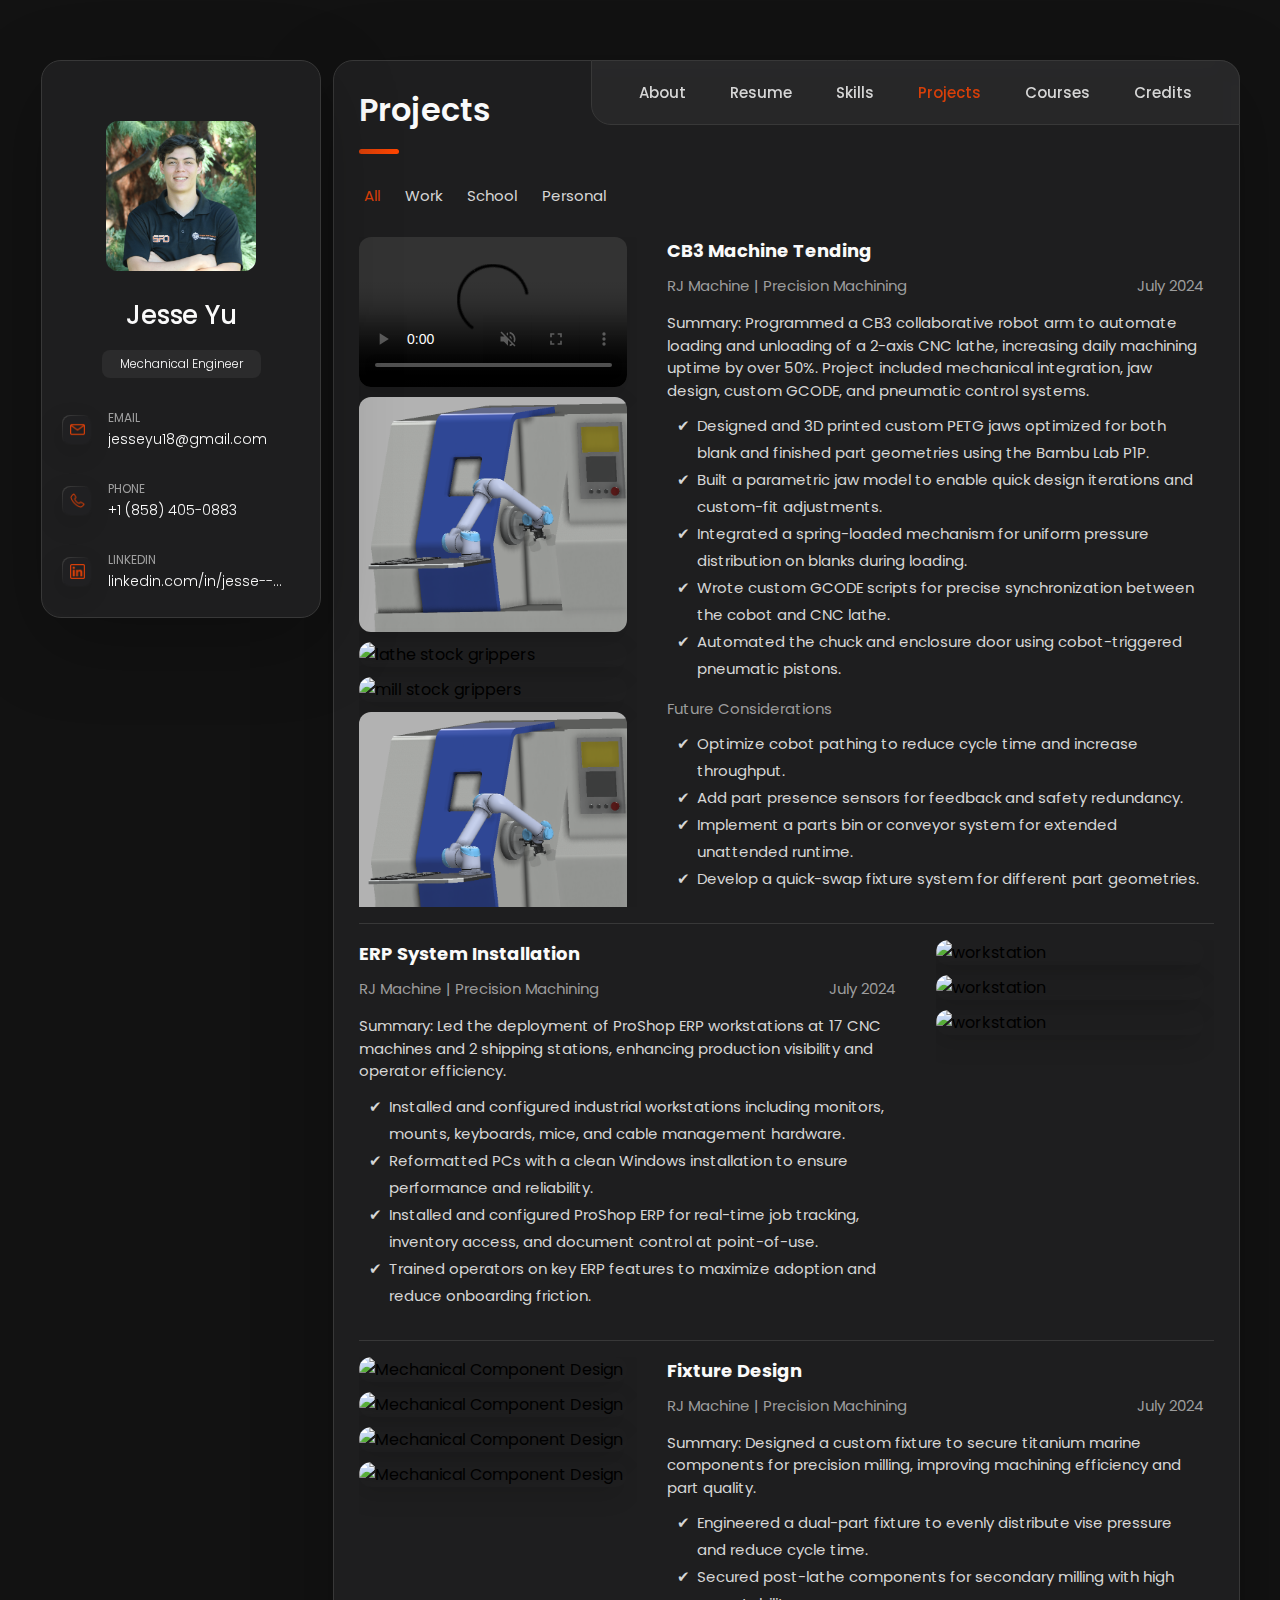
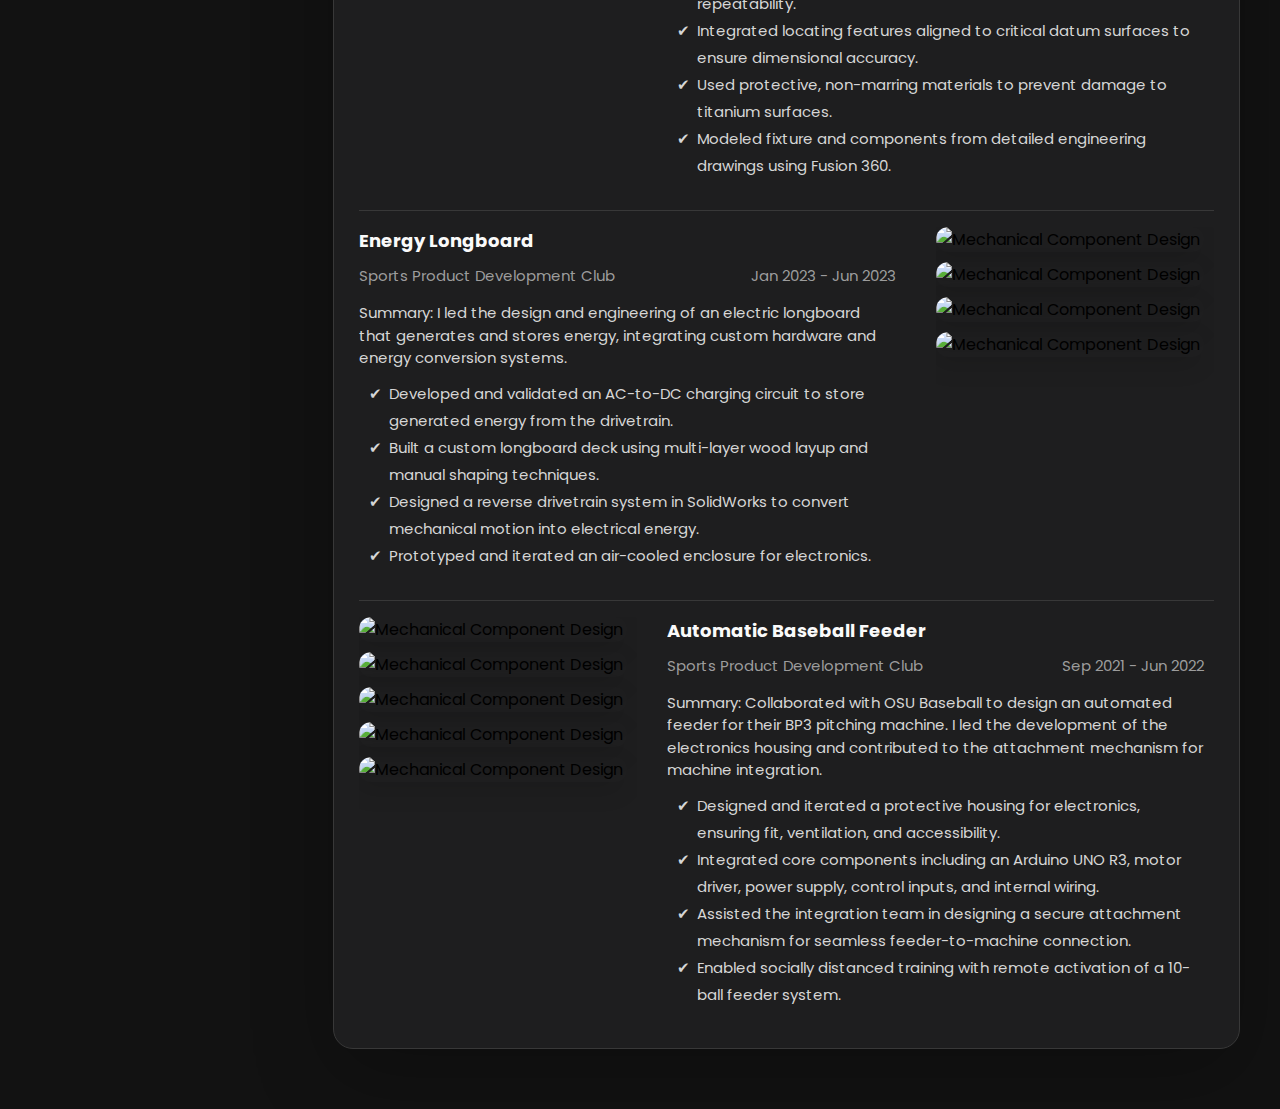
==== index.html @ d14d9d7f "Update navbar link states for About and Projects sections" ====
<!DOCTYPE html>
<html lang="en">

<head>
  <meta charset="UTF-8">
  <meta http-equiv="X-UA-Compatible" content="IE=edge">
  <meta name="viewport" content="width=device-width, initial-scale=1.0">
  <meta name="description" property="og:description" content="Engineer with an interest in design, mechatronics, and manufacturing.">
  <meta name="author" content="Jesse Yu">
  <meta property="og:title" content="Jesse Yu – Portfolio Website">
  <meta property="og:image" content="https://yu-jesse.github.io/assets/images/thumbnail.png">

  <title>Jesse Yu</title>

  <!--
    - favicon
  -->
  <link rel="shortcut icon" href="./assets/images/logo.ico" type="image/x-icon">

  <!--
    - custom css link
  -->
  <link rel="stylesheet" href="./assets/css/style.css">

  <!--
    - google font link
  -->
  <link rel="preconnect" href="https://fonts.googleapis.com">
  <link rel="preconnect" href="https://fonts.gstatic.com" crossorigin>
  <link href="https://fonts.googleapis.com/css2?family=Poppins:wght@300;400;500;600&display=swap" rel="stylesheet">
</head>

<body>

  <!--
    - #MAIN
  -->

  <main>

    <!--
      - #SIDEBAR
    -->

    <aside class="sidebar" data-sidebar>

      <div class="sidebar-info">

        <figure class="avatar-box">
          <img src="./assets/images/profile.png" alt="Jesse Yu" width="80">
        </figure>

        <div class="info-content">
          <h1 class="name" title="Jesse Yu">Jesse Yu</h1>

          <p class="title">Mechanical Engineer</p>
        </div>

        <button class="info_more-btn" data-sidebar-btn>
          <span>Show Contacts</span>

          <img src="./assets/images/down-arrow.png" alt="Arrow Icon" class="icon">
        </button>

      </div>

      <div class="sidebar-info_more">

        <div class="separator"></div>

        <ul class="contacts-list">

          <li class="contact-item">

            <div class="contact-icon-box">
              <img src="./assets/images/email.png" alt="Mail Icon" class="icon">
            </div>

            <div class="contact-info">
              <p class="contact-title">Email</p>

              <a href="mailto:jesseyu18@gmail.com" class="contact-link">jesseyu18@gmail.com</a>
            </div>

          </li>

          <li class="contact-item">

            <div class="contact-icon-box">
              <img src="./assets/images/phone.png" alt="Mail Icon" class="icon">
            </div>

            <div class="contact-info">
              <p class="contact-title">Phone</p>

              <a href="tel:+18584050883" class="contact-link">+1 (858) 405-0883</a>
            </div>

          </li>

          <li class="contact-item">

            <div class="contact-icon-box">
              <img src="./assets/images/linkedin.png" alt="Mail Icon" class="icon">
            </div>

            <div class="contact-info">
              <p class="contact-title">LinkedIn</p>

              <a href="https://www.linkedin.com/in/jesse--yu/" class="contact-link">linkedin.com/in/jesse--yu</a>
            </div>

          </li>

          <!-- <li class="contact-item">

            <div class="contact-icon-box">
              <ion-icon name="location-outline"></ion-icon>
            </div>

            <div class="contact-info">
              <p class="contact-title">Location</p>

              <address>Corvallis, Oregon, USA</address>
            </div>

          </li> -->

        <!-- </ul>

        <div class="separator"></div>

        <ul class="social-list">

          <li class="social-item">
            <a href="#" class="social-link">
              <ion-icon name="logo-facebook"></ion-icon>
            </a>
          </li>

          <li class="social-item">
            <a href="#" class="social-link">
              <ion-icon name="logo-twitter"></ion-icon>
            </a>
          </li>

          <li class="social-item">
            <a href="#" class="social-link">
              <ion-icon name="logo-instagram"></ion-icon>
            </a>
          </li>

        </ul> -->

      </div>

    </aside>





    <!--
      - #main-content
    -->

    <div class="main-content">

      <!--
        - #NAVBAR
      -->

      <nav class="navbar">

        <ul class="navbar-list">

          <li class="navbar-item">
            <button class="navbar-link active" data-nav-link>About</button>
          </li>

          <li class="navbar-item">
            <button class="navbar-link" data-nav-link>Resume</button>
          </li>

          <li class="navbar-item">
            <button class="navbar-link" data-nav-link>Skills</button>
          </li>

          <li class="navbar-item">
            <button class="navbar-link" data-nav-link>Projects</button>
          </li>

          <li class="navbar-item">
            <button class="navbar-link" data-nav-link>Courses</button>
          </li>

          <li class="navbar-item">
            <button class="navbar-link" data-nav-link>Credits</button>
          </li>

        </ul>

        <!-- <button id="theme-toggle" aria-label="Toggle Light/Dark Mode">🌙</button> -->

      </nav>





      <!--
        - #ABOUT
      -->

      <article class="about" data-page="about">

        <header>
          <h2 class="h2 article-title">About Me</h2>
        </header>

        <section class="about-text">
          <p>
            I'm a Mechanical Engineer with an interest for product development, technology, and manufacturing. 
            I have experience in most aspects of product development, from concept to production. 
          </p>

          <p>
            My job is to design, develop, or manufacture products that meet the needs of the customer and the business.
          </p>
        </section>


        <!--
          - service
        -->

        <section class="service">

          <h3 class="h3 service-title">What I Do</h3>

          <ul class="service-list">

            <li class="service-item">

              <div class="service-icon-box">
                <img src="./assets/images/design-engr.svg" alt="design icon" width="40">
              </div>

              <div class="service-content-box">
                <h4 class="h4 service-item-title">Design Engineering</h4>

                <p class="service-item-text">
                  Make material decisions, model, simulate, and draft with a focus on part function and manufacturing knowledge.
                </p>
              </div>

            </li>

            <li class="service-item">

              <div class="service-icon-box">
                <img src="./assets/images/mechatronic-engr.svg" alt="camera icon" width="40">
              </div>

              <div class="service-content-box">
                <h4 class="h4 service-item-title">Mechatronics Engineer</h4>

                <p class="service-item-text">
                  Design and optimize intelligent systems by integrating mechanical, electrical, and software technologies.
                </p>
              </div>

            </li>

            <li class="service-item">

              <div class="service-icon-box">
                <img src="./assets/images/mech-engr.svg" alt="mobile app icon" width="40">
              </div>

              <div class="service-content-box">
                <h4 class="h4 service-item-title">Mechanical Engineering</h4>

                <p class="service-item-text">
                  Use engineering fundamentals and CAE tools like FEA, CFD, and dynamic modeling to design, analyze, and optimize complex systems.
                </p>
              </div>

            </li>

            <li class="service-item">

              <div class="service-icon-box">
                <img src="./assets/images/manuf-engr.svg" alt="Web development icon" width="40">
              </div>

              <div class="service-content-box">
                <h4 class="h4 service-item-title">Manufacturing Engineering</h4>

                <p class="service-item-text">
                  Enhance efficiency and quality through fixture design, machine parameters, and inspection.
                </p>
              </div>

            </li>

          </ul>

        </section>


        <!--
          - hobbies
        -->

        <section class="hobbies">
          <h3 class="h3 hobbies-title">Hobbies</h3>
        
          <ul class="hobbies-list has-scrollbar">
            <li class="hobbies-item">
              <div class="hobbies-content-card">
                <div class="hobbies-item-header">
                  <h4 class="h4 hobbies-item-title">Sports</h4>
                  <figure class="hobbies-avatar-box">
                    <img src="./assets/images/sports.png" alt="Sports">
                  </figure>
                </div>
                <div class="hobbies-text">
                  <p>
                    I played competitive soccer until college, participating in both club and varsity high school teams, where I served as captain for both.
                    Now, I enjoy playing soccer, golfing, and snowboarding.
                    I also enjoy watching sports, especially soccer, basketball, and football.
                  </p>
                </div>
              </div>
            </li>
        
            <li class="hobbies-item">
              <div class="hobbies-content-card">
                <div class="hobbies-item-header">
                  <h4 class="h4 hobbies-item-title">Home Projects</h4>
                  <figure class="hobbies-avatar-box">
                    <img src="./assets/images/diy-projects.png" alt="Home Projects">
                  </figure>
                </div>
                <div class="hobbies-text">
                  <p>
                    I enjoy working on home projects, including woodworking, electronics, and metalworking.
                    I particularly like small woodworking projects, home and tool repair and maintenance, and making various modifications.
                    I also enjoy working on my car and learning about automotive maintenance and repair.
                  </p>
                </div>
              </div>
            </li>
        
            <li class="hobbies-item">
              <div class="hobbies-content-card">
                <div class="hobbies-item-header">
                  <h4 class="h4 hobbies-item-title">Camping & Outdoors</h4>
                  <figure class="hobbies-avatar-box">
                    <img src="./assets/images/camping.png" alt="Camping & Outdoors">
                  </figure>
                </div>
                <div class="hobbies-text">
                  <p>
                    I enjoy camping, hiking, and exploring the outdoors. I like to car camp in my 4Runner on public lands.
                    I also enjoy road trips and discovering new places. I would like to visit many national and state parks.
                    Some of my favorite places include Crater Lake and Smith Rock in Oregon, and Torrey Pines Beach in California.
                  </p>
                </div>
              </div>
            </li>
          </ul>
        </section>

      </article>

  



      <!--
        - #RESUME
      -->

      <article class="resume" data-page="resume">

        <header>
          <h2 class="h2 article-title">Resume</h2>
        </header>

        <!-- Education Section -->
        <section class="timeline">

          <div class="title-wrapper">
            <div class="icon-box">
              <img src="./assets/images/book.png" alt="Mail Icon" class="icon">
            </div>
            <h3 class="h3">Education</h3>
          </div>

          <ol class="timeline-list">

            <li class="timeline-item">
              <div class="timeline-item-title">
                <h4 class="h4 timeline-item-title">Oregon State University</h4>
                <p class="h4 timeline-item-title">Sep 2021 — Jun 2025</p>
              </div>
              <div class="timeline-item-subtitle">
                <span>Bachelor of Science in Mechanical Engineering</span>
                <span>GPA: 3.89/4.00</span>
              </div>
              <ul class="timeline-text">
                <p>Activities: Engineering/Business Club President, Prototype Development Lab, Men's Club Soccer Member</p>
                <p>Awards: Dean's List, 2021-2025</p>
              </ul>
            </li>

            <li class="timeline-item">
              <div class="timeline-item-title">
                <h4 class="h4 timeline-item-title">Canyon Crest Academy</h4>
                <p class="h4 timeline-item-title">Aug 2016 — Jun 2020</p>
              </div>
              <div class="timeline-item-subtitle">
                <span>Highschool Diploma</span>
                <span>GPA: 3.80/4.00</span>
              </div>
              <ul class="timeline-text">
                <p>Activities: Varsity Men's Soccer Captain</p>
                <p>Awards: All-Conference, 2020 Rupert Male Athlete of the Year</p>
              </ul>
            </li>

          </ol>

        </section>

        <!-- Experience Section -->
        <section class="timeline">

          <div class="title-wrapper">
            <div class="icon-box">
              <img src="./assets/images/briefcase.png" alt="Mail Icon" class="icon">
            </div>
            <h3 class="h3">Experience</h3>
          </div>

          <ol class="timeline-list">

            <li class="timeline-item">
              <div class="timeline-item-title">
                <h4 class="h4 timeline-item-title">Mechanical Prototype Engineer</h4>
                <p class="h4 timeline-item-title">Dec 2022 - Present</p>
              </div>
              <div class="timeline-item-subtitle">
                <span>Prototype Development Lab</span>
                <span>Corvallis, Oregon</span>
              </div>
              <ul class="timeline-text">
                <li>Designed and fabricated a human-operated mechanical device for construction use.</li>
                <li>Developed an embedded system that increased data collection efficiency with 3 minute setup time reduction.</li>
                <li>Applied technical knowledge as a practicing mechanical engineer using tools like SolidWorks and MATLAB.</li>
                <li>Provided multiple clients with innovative prototype products.</li>
              </ul>
            </li>

            <li class="timeline-item">
              <div class="timeline-item-title">
                <h4 class="h4 timeline-item-title">President</h4>
                <p class="h4 timeline-item-title">Feb 2023 - Feb 2025</p>
              </div>
              <div class="timeline-item-subtitle">
                <span>OSU Sports Product Development Club</span>
                <span>Corvallis, Oregon</span>
              </div>
              <ul class="timeline-text">
                <li>Led a student organization of over 100 registered members, fostering connections between engineering students and the sports industry.</li>
                <li>Increased weekly meeting attendance by over 100%, growing from 15 members to 30-40 through strategic outreach and engaging programming.</li>
                <li>Organized and coordinated over 20 industry tours, connecting members with leading companies and professionals in the sports and outdoor product sector.</li>
                <li>Expanded industry engagement by organizing guest speaker events and product development projects.</li>
                <li>Guided club strategy and growth, aligning with the founders’ vision while introducing new initiatives to enhance member experience.</li>
                <li>Collaborated with industry professionals to create networking and mentorship opportunities for students.</li>
                <li>Managed and supported a 9-person leadership team, ensuring smooth operations and effective event planning.</li>
              </ul>
            </li>

            <li class="timeline-item">
              <div class="timeline-item-title">
                <h4 class="h4 timeline-item-title">Mechanical & Manufacturing Engineering Intern</h4>
                <p class="h4 timeline-item-title">Jun 2024 - Sep 2024</p>
              </div>
              <div class="timeline-item-subtitle">
                <span>RJ Machine | Precision Machining</span>
                <span>San Diego, California</span>
              </div>
              <ul class="timeline-text">
                <li>Set up and programmed a Universal Robot CB3 arm for CNC machine tending, decreasing downtime by over 50%.</li>
                <li>Led setup of ERP system for a family-owned CNC machine shop, including hardware and software installation.</li>
                <li>Designed custom milling fixtures, retrofitted fluorescent lights to LEDs, and built custom RS-232 cable and connector.</li>
                <li>Documented work with CB3 and ERP-related tasks in detailed work instructions.</li>
              </ul>
            </li>

            <li class="timeline-item">
              <div class="timeline-item-title">
                <h4 class="h4 timeline-item-title">CNC Operator</h4>
                <p class="h4 timeline-item-title">Jun 2023 - Sep 2023</p>
              </div>
              <div class="timeline-item-subtitle">
                <span>RJ Machine | Precision Machining</span>
                <span>San Diego, California</span>
              </div>
              <ul class="timeline-text">
                <li>Set up and operated 2 to 6-axis CNC lathe machines to produce precision parts from a large range of materials.</li>
                <li>Calculated and set controls to regulate machining factors such as speed, feed, coolant flow, and depth.</li>
                <li>Inspected parts and features using OD mics, groove mics, bore mics, thread mics, optical comparators, Mueller gauges, pin gauges, thread gauges, calipers, etc.</li>
                <li>Verified conformance of finished work pieces by obtaining first article inspections from qualified individuals.</li>
              </ul>
            </li>

          </ol>

        </section>

      </article>



      <!--
        - #SKILLS
      -->

      <article class="skills" data-page="skills">

        <header>
          <h2 class="h2 article-title">Skills</h2>
        </header>

        <section class="skill-category">
          <h3 class="h3 skills-title">CAD & Design Software</h3>
          <div class="divider"></div>
          <ul class="skills-list">
            <li class="skills-item">
              <h4 class="h4">Siemens NX</h4>
              <p>Proficient in surface modeling, CAM for milling and CMM, and drafting.</p>
              <img src="./assets/images/siemens-nx.png" alt="Siemens NX" class="skill-icon">
            </li>   
            <li class="skills-item">
              <h4 class="h4">SolidWorks</h4>
              <p>Experienced in part design, assemblies, animations, and FEA.</p>
              <img src="./assets/images/solidworks.png" alt="SolidWorks" class="skill-icon">
            </li>
            <li class="skills-item">
              <h4 class="h4">Onshape</h4>
              <p>Intermediate experience with collaborative design, assemblies, and part design.</p>
              <img src="./assets/images/onshape.png" alt="Onshape" class="skill-icon">
            </li>
            <li class="skills-item">
              <h4 class="h4">Fusion 360</h4>
              <p>Proficient in parametric modeling, custom Python scripting, and part design.</p>
              <img src="./assets/images/fusion360.png" alt="Fusion 360" class="skill-icon">
            </li>
            <li class="skills-item">
              <h4 class="h4">Rhino 3D</h4>
              <p>Beginner familiarity with surface modeling and workflows.</p>
              <img src="./assets/images/rhino3d.png" alt="Rhino 3D" class="skill-icon">
            </li>
            <li class="skills-item">
              <h4 class="h4">Grasshopper</h4>
              <p>Beginner familiarity with libraries, workflows, and lattice design exploration.</p>
              <img src="./assets/images/grasshopper.png" alt="Grasshopper" class="skill-icon">
            </li>
          </ul>
        </section>
      
        <section class="skill-category">
          <h3 class="h3 skills-title">Programming & Computational Tools</h3>
          <div class="divider"></div>
          <ul class="skills-list">
            <li class="skills-item">
              <h4 class="h4">Python</h4>
              <p>Proficient in custom scripts, thermal/motion simulations, and control systems.</p>
              <img src="./assets/images/python.png" alt="Python" class="skill-icon">
            </li>
            <li class="skills-item">
              <h4 class="h4">MATLAB</h4>
              <p>Intermediate experience with Simulink simulations and programming.</p>
              <img src="./assets/images/matlab.png" alt="MATLAB" class="skill-icon">
            </li>
            <li class="skills-item">
              <h4 class="h4">Arduino IDE</h4>
              <p>Proficient in integrating sensors, motors, data filtering, collection, and analysis.</p>
              <img src="./assets/images/arduino.png" alt="Arduino IDE" class="skill-icon">
            </li>
          </ul>
        </section>
      
        <section class="skill-category">
          <h3 class="h3 skills-title">Engineering Analysis & Simulation</h3>
          <div class="divider"></div>
          <ul class="skills-list">
            <li class="skills-item">
              <h4 class="h4">Ansys</h4>
              <p>Intermediate experience with static structural simulations and CFD.</p>
              <img src="./assets/images/ansys.png" alt="Ansys" class="skill-icon">
            </li>
            <li class="skills-item">
              <h4 class="h4">nTop</h4>
              <p>Intermediate experience with custom lattice structures and field/point-driven design.</p>
              <img src="./assets/images/ntop.png" alt="nTop" class="skill-icon">
            </li>
            <li class="skills-item">
              <h4 class="h4">GD&T</h4>
              <p>Proficient in drafting, fixture design, tolerance zones, and manufacturing applications.</p>
              <img src="./assets/images/gd&t.png" alt="GD&T" class="skill-icon">
            </li>
          </ul>
        </section>
      
        <section class="skill-category">
          <h3 class="h3 skills-title">Electronics, Sensors & Actuators</h3>
          <div class="divider"></div>
          <ul class="skills-list">
            <li class="skills-item">
              <h4 class="h4">Sensor Integration</h4>
              <p>Intermediate experience with thermal, distance, motion, and light sensors.</p>
              <div class="skill-icon-placeholder"></div>
            </li>
            <li class="skills-item">
              <h4 class="h4">Actuator Control</h4>
              <p>Intermediate experience with common motor types and solenoids.</p>
              <div class="skill-icon-placeholder"></div>
            </li>
            <li class="skills-item">
              <h4 class="h4">Arduino Boards</h4>
              <p>Proficient in using Uno R3, Nano, shields, and Bluetooth modules.</p>
              <div class="skill-icon-placeholder"></div>
            </li>
            <li class="skills-item">
              <h4 class="h4">PCB Design</h4>
              <p>Beginner experience designing basic high-fidelity prototype boards.</p>
              <div class="skill-icon-placeholder"></div>
            </li>
          </ul>
        </section>

        <section class="skill-category">
          <h3 class="h3 skills-title">Fabrication, Manufacturing & Workshop Techniques</h3>
          <div class="divider"></div>
          <ul class="skills-list">
            <li class="skills-item">
              <h4 class="h4">CNC Operation</h4>
              <p>Proficient in setting up and operating lathes, Beginner with mills and CAM.</p>
              <div class="skill-icon-placeholder"></div>
            </li>
            <li class="skills-item">
              <h4 class="h4">FDM Printing</h4>
              <p>Proficient in part design, materials, parameter tuning, and maintenance.</p>
              <div class="skill-icon-placeholder"></div>
            </li>
            <li class="skills-item">
              <h4 class="h4">SLA Printing</h4>
              <p>Beginner experience with part design, parameter tuning, and maintenance.</p>
              <div class="skill-icon-placeholder"></div>
            </li>
            <li class="skills-item">
              <h4 class="h4">Composite Layups</h4>
              <p>Intermediate experience with vacuum bagging, open molding, and pre-pregs.</p>
              <div class="skill-icon-placeholder"></div>
            </li>
            <li class="skills-item">
              <h4 class="h4">Woodshop</h4>
              <p>Proficient in operating table saws, planers, and sanders, and performing glue-ups.</p>
              <div class="skill-icon-placeholder"></div>
            </li>
            <li class="skills-item">
              <h4 class="h4">Machine Sewing</h4>
              <p>Beginner with industrial machines, stitch patterns, and seam allowances.</p>
              <div class="skill-icon-placeholder"></div>
            </li>
          </ul>
        </section>
      
      </article>
      



      <!--
        - #PROJECTS
      -->

      <article class="projects active" data-page="projects">

        <header>
          <h2 class="h2 article-title">Projects</h2>
        </header>
      
        <section class="projects">
      
          <ul class="filter-list">
      
            <li class="filter-item">
              <button class="active" data-filter-btn>All</button>
            </li>
      
            <li class="filter-item">
              <button data-filter-btn>Work</button>
            </li>
      
            <li class="filter-item">
              <button data-filter-btn>School</button>
            </li>
      
            <li class="filter-item">
              <button data-filter-btn>Personal</button>
            </li>
      
          </ul>
      
          <div class="filter-select-box">
      
            <button class="filter-select" data-select>
      
              <div class="select-value" data-select-value>Select Category</div>
      
              <div class="select-icon">
                <ion-icon name="chevron-down"></ion-icon>
              </div>
      
            </button>
      
            <ul class="select-list">
      
              <li class="select-item">
                <button data-select-item>All</button>
              </li>
      
              <li class="select-item">
                <button data-select-item>Work</button>
              </li>
      
              <li class="select-item">
                <button data-select-item>School</button>
              </li>
      
              <li class="select-item">
                <button data-select-item>Personal</button>
              </li>
      
            </ul>
      
          </div>

          <li class="divider"></li>
      
          <ul class="project-list">
      
            <li class="project-item active" data-filter-item data-category="work">
              <div class="project-content">
                <div class="project-images">
                  <video controls muted data-playback-speed="1.5" preload="auto">
                    <source src="./assets/videos/machine-tending-1.mp4" type="video/mp4">
                    Your browser does not support the video tag.
                  </video>
                  <img src="./assets/images/machine-tending-2.PNG" alt="render" loading="lazy">
                  <img src="./assets/images/machine-tending-3.png" alt="lathe stock grippers" loading="lazy">
                  <img src="./assets/images/machine-tending-4.png" alt="mill stock grippers" loading="lazy">
                  <img src="./assets/images/machine-tending-2.PNG" alt="render" loading="lazy">
                  <img src="./assets/images/machine-tending-3.png" alt="lathe stock grippers" loading="lazy">
                  <img src="./assets/images/machine-tending-4.png" alt="mill stock grippers" loading="lazy">
                  <!-- Add more images as needed -->
                </div>
                <div class="project-details">
                  <h3 class="project-title">CB3 Machine Tending</h3>  
                  <div class="project-subtitle">
                    <p class="project-category">RJ Machine | Precision Machining</p>
                    <p class="project-date">July 2024</p>
                  </div>
                  <p class="project-description-summary">
                    Programmed a CB3 collaborative robot arm to automate loading and unloading of a 2-axis CNC lathe, increasing daily machining uptime by over 50%. 
                    Project included mechanical integration, jaw design, custom GCODE, and pneumatic control systems.</p>
                  <ul class="project-description">
                    <li>Designed and 3D printed custom PETG jaws optimized for both blank and finished part geometries using the Bambu Lab P1P.</li>
                    <li>Built a parametric jaw model to enable quick design iterations and custom-fit adjustments.</li>
                    <li>Integrated a spring-loaded mechanism for uniform pressure distribution on blanks during loading.</li>
                    <li>Wrote custom GCODE scripts for precise synchronization between the cobot and CNC lathe.</li>
                    <li>Automated the chuck and enclosure door using cobot-triggered pneumatic pistons.</li>
                  </ul>
                  <p class="project-considerations-title">Future Considerations</p>
                  <ul class="project-considerations">
                    <li>Optimize cobot pathing to reduce cycle time and increase throughput.</li>
                    <li>Add part presence sensors for feedback and safety redundancy.</li>
                    <li>Implement a parts bin or conveyor system for extended unattended runtime.</li>
                    <li>Develop a quick-swap fixture system for different part geometries.</li>
                  </ul>
                </div>
              </div>
            </li>

            <li class="divider"></li> <!-- Divider placeholder -->
      
            <li class="project-item active" data-filter-item data-category="work">
              <div class="project-content">
                <div class="project-images">
                  <img src="./assets/images/erp-1.png" alt="workstation" loading="lazy">
                  <img src="./assets/images/erp-2.png" alt="workstation" loading="lazy">
                  <img src="./assets/images/erp-1.png" alt="workstation" loading="lazy">
                  <!-- Add more images as needed -->
                </div>
                <div class="project-details">
                  <h3 class="project-title">ERP System Installation</h3>  
                  <div class="project-subtitle">
                    <p class="project-category">RJ Machine | Precision Machining</p>
                    <p class="project-date">July 2024</p>
                  </div>
                  <p class="project-description-summary">Led the deployment of ProShop ERP workstations at 17 CNC machines and 2 shipping stations, enhancing production visibility and operator efficiency.</p>
                  <ul class="project-description">
                    <li>Installed and configured industrial workstations including monitors, mounts, keyboards, mice, and cable management hardware.</li>
                    <li>Reformatted PCs with a clean Windows installation to ensure performance and reliability.</li>
                    <li>Installed and configured ProShop ERP for real-time job tracking, inventory access, and document control at point-of-use.</li>
                    <li>Trained operators on key ERP features to maximize adoption and reduce onboarding friction.</li>
                  </ul>
                </div>
              </div>
            </li>

            <li class="divider"></li> <!-- Divider placeholder -->

            <li class="project-item active" data-filter-item data-category="school">
              <div class="project-content">
                <div class="project-images">
                  <img src="./assets/images/project-3.jpg" alt="Mechanical Component Design" loading="lazy">
                  <img src="./assets/images/project-3.jpg" alt="Mechanical Component Design" loading="lazy">
                  <img src="./assets/images/project-3.jpg" alt="Mechanical Component Design" loading="lazy">
                  <img src="./assets/images/project-3.jpg" alt="Mechanical Component Design" loading="lazy">
                  <!-- Add more images as needed -->
                </div>
                <div class="project-details">
                  <h3 class="project-title">Fixture Design</h3>  
                  <div class="project-subtitle">
                    <p class="project-category">RJ Machine | Precision Machining</p>
                    <p class="project-date">July 2024</p>
                  </div>
                  <p class="project-description-summary">Designed a custom fixture to secure titanium marine components for precision milling, improving machining efficiency and part quality.</p>
                  <ul class="project-description">
                    <li>Engineered a dual-part fixture to evenly distribute vise pressure and reduce cycle time.</li>
                    <li>Secured post-lathe components for secondary milling with high repeatability.</li>
                    <li>Integrated locating features aligned to critical datum surfaces to ensure dimensional accuracy.</li>
                    <li>Used protective, non-marring materials to prevent damage to titanium surfaces.</li>
                    <li>Modeled fixture and components from detailed engineering drawings using Fusion 360.</li>
                  </ul>
                </div>
              </div>
            </li>

            <li class="divider"></li> <!-- Divider placeholder -->
      
            <li class="project-item active" data-filter-item data-category="school">
              <div class="project-content">
                <div class="project-images">
                  <img src="./assets/images/project-3.jpg" alt="Mechanical Component Design" loading="lazy">
                  <img src="./assets/images/project-3.jpg" alt="Mechanical Component Design" loading="lazy">
                  <img src="./assets/images/project-3.jpg" alt="Mechanical Component Design" loading="lazy">
                  <img src="./assets/images/project-3.jpg" alt="Mechanical Component Design" loading="lazy">
                  <!-- Add more images as needed -->
                </div>
                <div class="project-details">
                  <h3 class="project-title">Energy Longboard</h3>  
                  <div class="project-subtitle">
                    <p class="project-category">Sports Product Development Club</p>
                    <p class="project-date">Jan 2023 -  Jun 2023</p>
                  </div>
                    <p class="project-description-summary">I led the design and engineering of an electric longboard that generates and stores energy, integrating custom hardware and energy conversion systems.</p>
                  <ul class="project-description">
                    <li>Developed and validated an AC-to-DC charging circuit to store generated energy from the drivetrain.</li>
                    <li>Built a custom longboard deck using multi-layer wood layup and manual shaping techniques.</li>
                    <li>Designed a reverse drivetrain system in SolidWorks to convert mechanical motion into electrical energy.</li>
                    <li>Prototyped and iterated an air-cooled enclosure for electronics.</li>
                  </ul>
                </div>
              </div>
            </li>

            <li class="divider"></li> <!-- Divider placeholder -->
      
            <li class="project-item active" data-filter-item data-category="school">
              <div class="project-content">
                <div class="project-images">
                  <img src="./assets/images/project-3.jpg" alt="Mechanical Component Design" loading="lazy">
                  <img src="./assets/images/project-3.jpg" alt="Mechanical Component Design" loading="lazy">
                  <img src="./assets/images/project-3.jpg" alt="Mechanical Component Design" loading="lazy">
                  <img src="./assets/images/project-3.jpg" alt="Mechanical Component Design" loading="lazy">
                  <img src="./assets/images/project-3.jpg" alt="Mechanical Component Design" loading="lazy">
                  <!-- Add more images as needed -->
                </div>
                <div class="project-details">
                  <h3 class="project-title">Automatic Baseball Feeder</h3>  
                  <div class="project-subtitle">
                    <p class="project-category">Sports Product Development Club</p>
                    <p class="project-date">Sep 2021 -  Jun 2022</p>
                  </div>
                    <p class="project-description-summary">Collaborated with OSU Baseball to design an automated feeder for their BP3 pitching machine. 
                      I led the development of the electronics housing and contributed to the attachment mechanism for machine integration.</p>
                  <ul class="project-description">
                    <li>Designed and iterated a protective housing for electronics, ensuring fit, ventilation, and accessibility.</li>
                    <li>Integrated core components including an Arduino UNO R3, motor driver, power supply, control inputs, and internal wiring.</li>
                    <li>Assisted the integration team in designing a secure attachment mechanism for seamless feeder-to-machine connection.</li>
                    <li>Enabled socially distanced training with remote activation of a 10-ball feeder system.</li>
                  </ul>
                </div>
              </div>
            </li>
      
            <!-- Repeat for other projects -->
      
          </ul>
      
        </section>
      
      </article>



      <!--
        - #COURSES
      -->

      <article class="course-matrix" data-page="courses">

        <header>
          <h2 class="h2 article-title">Courses</h2>
        </header>
      
        <div class="course-table">
      
          <div class="course-row course-header">
            <div class="course-col">Course #</div>
            <div class="course-col">Title</div>
            <div class="course-col">Topics / Tools</div>
          </div>
      
          <!-- High Employer Interest -->
          <div class="course-row">
            <div class="course-col">MFGE 413</div>
            <div class="course-col">CAD/CAM</div>
            <div class="course-col">Stock selection, fixturing, tooling, CNC, NX CAM</div>
          </div>
          <div class="course-row">
            <div class="course-col">ME 412</div>
            <div class="course-col">Design of Mechanisms</div>
            <div class="course-col">Dynamics, motion, CAD, assemblies, optimization</div>
          </div>
          <div class="course-row">
            <div class="course-col">ENGR 248</div>
            <div class="course-col">Engineering Graphics & 3D Modeling</div>
            <div class="course-col">Drawings, 3D modeling, NX</div>
          </div>
          <div class="course-row">
            <div class="course-col">MFGE 436</div>
            <div class="course-col">Lean Manufacturing Systems</div>
            <div class="course-col">Lean principles, process improvement, DMAIC</div>
          </div>
          <div class="course-row">
            <div class="course-col">ME 310</div>
            <div class="course-col">Thermodynamics</div>
            <div class="course-col">Energy transfer, thermodynamic systems, steam tables</div>
          </div>
          <div class="course-row">
            <div class="course-col">ME 330</div>
            <div class="course-col">Fluid Mechanics & Heat Transfer</div>
            <div class="course-col">Fluid flow, heat exchange, engineering systems</div>
          </div>
          <div class="course-row">
            <div class="course-col">MFGE 438</div>
            <div class="course-col">Composite Manufacturing</div>
            <div class="course-col">Vacuum bagging, wet layups, pre-pregs</div>
          </div>
          <div class="course-row">
            <div class="course-col">ME 383</div>
            <div class="course-col">Mechanical Component Design</div>
            <div class="course-col">Stress analysis, fatigue, failure theories</div>
          </div>
          <div class="course-row">
            <div class="course-col">ENGR 390</div>
            <div class="course-col">Engineering Economy</div>
            <div class="course-col">Economic analysis, cost estimation, decision-making</div>
          </div>
      
          <!-- Medium Employer Interest -->
          <div class="course-row">
            <div class="course-col">ME 320</div>
            <div class="course-col">Systems Dynamics & Controls</div>
            <div class="course-col">Modeling, control systems, dynamic response</div>
          </div>
          <div class="course-row">
            <div class="course-col">ME 351</div>
            <div class="course-col">Instrumentation and Measurement</div>
            <div class="course-col">Sensors, data acquisition, signal processing</div>
          </div>
          <div class="course-row">
            <div class="course-col">ME 373</div>
            <div class="course-col">Mechanical Engineering Methods</div>
            <div class="course-col">Numerical methods, simulations, problem-solving, Python</div>
          </div>
          <div class="course-row">
            <div class="course-col">ME 382</div>
            <div class="course-col">Mechanical Engineering Design Process</div>
            <div class="course-col">Design methodology, HOQ, FMEA, Decision Matrix</div>
          </div>

          <!-- Lower Employer Interest -->
          <div class="course-row">
            <div class="course-col">MFGE 336</div>
            <div class="course-col">Production Engineering</div>
            <div class="course-col">Manufacturing processes, production systems</div>
          </div>
          <div class="course-row">
            <div class="course-col">ME 316</div>
            <div class="course-col">Mechanics of Materials</div>
            <div class="course-col">Stress, strain, material deformation</div>
          </div>
          <div class="course-row">
            <div class="course-col">MFGE 337</div>
            <div class="course-col">Materials & Manufacturing Processes</div>
            <div class="course-col">Material properties, production techniques</div>
          </div>
          <div class="course-row">
            <div class="course-col">ENGR 352</div>
            <div class="course-col">Creative Collaboration</div>
            <div class="course-col">Teamwork, interdisciplinary collaboration, engineering projects</div>
          </div>
          <div class="course-row">
            <div class="course-col">ST 314</div>
            <div class="course-col">Statistics for Engineers</div>
            <div class="course-col">Statistical methods, data analysis, quality control</div>
          </div>
          <div class="course-row">
            <div class="course-col">WR 327</div>
            <div class="course-col">Technical Writing</div>
            <div class="course-col">Technical documents, reports, engineering writing</div>
          </div>
          <div class="course-row">
            <div class="course-col">COM 111</div>
            <div class="course-col">Public Speaking</div>
            <div class="course-col">Communication, presentations, speech fundamentals</div>
          </div>
          <div class="course-row">
            <div class="course-col">ECON 201</div>
            <div class="course-col">Microeconomics</div>
            <div class="course-col">Markets, pricing, economic behavior</div>
          </div>

      
        </div>
      </article>
      
      



      <!--
        - #CREDITS
      -->

      <article class="credits" data-page="credits">

        <header>
          <h2 class="h2 article-title">Credits</h2>
        </header>

        <section class="credits-list">

          <ul class="credits-list-items">

            <!-- Website Base -->
            <li class="credits-item">
              <span class="credits-title">Website Fork:</span>
              <p class="credits-description">
                <a href="https://github.com/codewithsadee/vcard-personal-portfolio" target="_blank">codewithsadee</a> from GitHub
              </p>
            </li>

            <!-- Fonts -->
            <li class="credits-item">
              <span class="credits-title">Fonts:</span>
              <p class="credits-description">
                <a href="https://fonts.google.com/specimen/Poppins" target="_blank">Poppins</a> by Google Fonts
              </p>
            </li>

            <!-- Libraries -->
            <li class="credits-item">
              <span class="credits-title">Libraries:</span>
              <p class="credits-description">
                <a href="https://github.com/" target="_blank">GitHub</a> for version control and hosting.
              </p>
            </li>

          </ul>

        </section>

        <!-- Icons Credits Section -->
        <section class="icons-credits">
          <h3 class="h3 icons-credits-title">Icons Credits</h3>
          <ul class="icon-credit-sublist">
            <li><a href="https://www.flaticon.com/free-icons/robot" title="robot icons" target="_blank">Robot icons created by smalllikeart - Flaticon</a></li>
            <li><a href="https://www.flaticon.com/free-icons/architecture" title="architecture icons" target="_blank">Architecture icons created by HAJICON - Flaticon</a></li>
            <li><a href="https://www.flaticon.com/free-icons/compressor" title="compressor icons" target="_blank">Compressor icons created by PIXARTIST - Flaticon</a></li>
            <li><a href="https://www.flaticon.com/free-icons/cnc" title="cnc icons" target="_blank">Cnc icons created by Iconjam - Flaticon</a></li>
            <li><a href="https://www.flaticon.com/free-icons/briefcase" title="briefcase icons" target="_blank">Briefcase icons created by Freepik - Flaticon</a></li>
            <li><a href="https://www.flaticon.com/free-icons/linkedin" title="linkedin icons" target="_blank">Linkedin icons created by Freepik - Flaticon</a></li>
            <li><a href="https://www.flaticon.com/free-icons/phone-call" title="phone call icons" target="_blank">Phone call icons created by Ilham Fitrotul Hayat - Flaticon</a></li>
            <li><a href="https://www.flaticon.com/free-icons/mail" title="mail icons" target="_blank">Mail icons created by Freepik - Flaticon</a></li>
            <li><a href="https://www.flaticon.com/free-icons/open-book" title="open book icons" target="_blank">Open book icons created by Icon Mela - Flaticon</a></li>
            <li><a href="https://www.flaticon.com/free-icons/sport-equipment" title="sport equipment icons" target="_blank">Sport equipment icons created by Fitricon - Flaticon</a></li>
            <li><a href="https://www.flaticon.com/free-icons/diy" title="DIY icons" target="_blank">DIY icons created by HAJICON - Flaticon</a></li>
            <li><a href="https://www.flaticon.com/free-icons/camping" title="camping icons" target="_blank">Camping icons created by Eucalyp - Flaticon</a></li>
            <li><a href="https://www.flaticon.com/free-icons/down-arrow" title="down arrow icons" target="_blank">Down arrow icons created by th studio - Flaticon</a></li>
          </ul>
        </section>

      </article>
  
      





    </div>

  </main>

  
  <div class="modal-container" data-modal-container>
    <div class="overlay" data-overlay></div>
    <div class="modal-content">
      <button class="modal-close-btn" data-modal-close-btn>
        <ion-icon name="close-outline"></ion-icon>
      </button>
      <img src="" alt="Project Image" class="modal-image" data-modal-image>
    </div>
  </div>
  


  <!--
    - custom js link
  -->
  <script src="./assets/js/script.js"></script>


</body>

</html>
---- assets/css/style.css ----
/*-----------------------------------*\
  #style.css
\*-----------------------------------*/


/**
 * copyright 2022 @codewithsadee
 */





/*-----------------------------------*\
  #CUSTOM PROPERTY
\*-----------------------------------*/

:root {

  /**
   * colors
   */

  /* gradient */

  --bg-gradient-onyx: linear-gradient(
    to bottom right, 
    hsl(240, 1%, 25%) 3%, 
    hsl(0, 0%, 19%) 97%
  );
  --bg-gradient-jet: linear-gradient(
    to bottom right, 
    hsla(240, 1%, 18%, 0.251) 0%, 
    hsla(240, 2%, 11%, 0) 100%
  ), hsl(240, 2%, 13%);
  --bg-gradient-orange-1: linear-gradient(
    to bottom right, 
    #D73F09 0%, 
    hsla(15, 100%, 50%, 0) 50%
  );
  --bg-gradient-orange-2: linear-gradient(
    135deg, 
    hsla(15, 100%, 50%, 0.251) 0%, 
    hsla(15, 100%, 45%, 0) 59.86%
  ), hsl(240, 2%, 13%);
  --border-gradient-onyx: linear-gradient(
    to bottom right, 
    hsl(0, 0%, 25%) 0%, 
    hsla(0, 0%, 25%, 0) 50%
  );
  --text-gradient-orange: linear-gradient(
    to right, 
    #D73F09, 
    #FF4500
  );

  /* solid */

  --jet: hsl(0, 0%, 22%);
  --onyx: hsl(240, 1%, 17%);
  --eerie-black-1: hsl(240, 2%, 13%);
  --eerie-black-2: hsl(240, 2%, 12%);
  --smoky-black: hsl(0, 0%, 7%);
  --white-1: hsl(0, 0%, 100%);
  --white-2: hsl(0, 0%, 98%);
  --orange: #D73F09;
  --complementary-orange: #FF4500;
  --light-gray: hsl(0, 0%, 84%);
  --light-gray-70: hsla(0, 0%, 84%, 0.7);
  --bittersweet-shimmer: hsl(0, 43%, 51%);

  /**
   * typography
   */

  /* font-family */
  --ff-poppins: 'Poppins', sans-serif;

  /* font-size */
  --fs-1: 24px;
  --fs-2: 18px;
  --fs-3: 17px;
  --fs-4: 16px;
  --fs-5: 15px;
  --fs-6: 14px;
  --fs-7: 13px;
  --fs-8: 11px;

  /* font-weight */
  --fw-300: 300;
  --fw-400: 400;
  --fw-500: 500;
  --fw-600: 600;

  /**
   * shadow
   */
  
  --shadow-1: -4px 8px 24px hsla(0, 0%, 0%, 0.25);
  --shadow-2: 0 16px 30px hsla(0, 0%, 0%, 0.25);
  --shadow-3: 0 16px 40px hsla(0, 0%, 0%, 0.25);
  --shadow-4: 0 25px 50px hsla(0, 0%, 0%, 0.15);
  --shadow-5: 0 24px 80px hsla(0, 0%, 0%, 0.25);

  /**
   * transition
   */

  --transition-1: 0.25s ease;
  --transition-2: 0.5s ease-in-out;

}

/* Light Mode Variables */
.light-mode {
  --bg-gradient-onyx: linear-gradient(to bottom right, hsl(0, 0%, 92%) 3%, hsl(0, 0%, 97%) 97%);
  --bg-gradient-jet: linear-gradient(to bottom right, hsla(0, 0%, 85%, 0.251) 0%, hsla(0, 0%, 90%, 0) 100%), hsl(0, 0%, 95%);
  --border-gradient-onyx: linear-gradient(to bottom right, hsl(0, 0%, 80%) 0%, hsla(0, 0%, 80%, 0) 50%);
  --jet: hsl(0, 0%, 50%);
  --onyx: hsl(0, 0%, 85%);
  --eerie-black-1: hsl(0, 0%, 90%);
  --eerie-black-2: hsl(0, 0%, 93%);
  --smoky-black: hsl(0, 0%, 98%);
  --white-1: hsl(0, 0%, 100%);
  --white-2: hsl(0, 0%, 98%);
  --light-gray: hsl(0, 0%, 25%);
  --light-gray-70: hsla(0, 0%, 20%, 0.7);
  --text-color: hsl(0, 0%, 5%); /* Darker black for text */
  --primary-color: hsl(15, 90%, 50%); /* Keep the orange vibrant */
  --complementary-orange: hsl(15, 100%, 45%);
  --shadow-1: -4px 8px 24px hsla(0, 0%, 0%, 0.1);
  --shadow-2: 0 16px 30px hsla(0, 0%, 0%, 0.1);
  --shadow-3: 0 16px 40px hsla(0, 0%, 0%, 0.1);
}

/* Apply Light Mode Colors */
body.light-mode {
  background: var(--smoky-black);
  color: var(--text-color);
}

.light-mode a {
  color: var(--primary-color);
}

.light-mode button {
  background: var(--onyx);
  color: var(--text-color);
}

.light-mode .navbar {
  background: var(--eerie-black-2);
  border-color: var(--jet);
}

.light-mode .timeline-text li {
  color: var(--text-color);
}

.light-mode .credits-description a {
  color: var(--primary-color);
}

.light-mode .project-title {
  color: var(--text-color);
}

.light-mode .project-description li::before,
.light-mode .timeline-text li::before {
  color: var(--primary-color);
}

/*-----------------------------------*\
  #RESET
\*-----------------------------------*/

*, *::before, *::after {
  margin: 0;
  padding: 0;
  box-sizing: border-box;
}

a { text-decoration: none; }

li { list-style: none; }

img, ion-icon, a, button, time, span { display: block; }

button {
  font: inherit;
  background: none;
  border: none;
  text-align: left;
  cursor: pointer;
}

input, textarea {
  display: block;
  width: 100%;
  background: none;
  font: inherit;
}

::selection {
  background: var(--orange);
  color: var(--smoky-black);
}

:focus { outline-color: var(--orange); }

html { 
  font-family: var(--ff-poppins); 
}

body { 
  background: var(--smoky-black); 
}





/*-----------------------------------*\
  #REUSED STYLE
\*-----------------------------------*/

.sidebar,
article {
  background: var(--eerie-black-2);
  border: 1px solid var(--jet);
  border-radius: 20px;
  padding: 15px;
  box-shadow: var(--shadow-1);
  z-index: 1;
}

.separator {
  width: 100%;
  height: 1px;
  background: var(--jet);
  margin: 16px 0;
}

.icon-box,
.contact-icon-box {
  position: relative;
  background: var(--border-gradient-onyx);
  width: 30px;
  height: 30px;
  border-radius: 8px;
  display: flex;
  justify-content: center;
  align-items: center;
  font-size: 16px;
  box-shadow: var(--shadow-1);
  z-index: 1;
}

.icon-box::before,
.contact-icon-box::before {
  content: "";
  position: absolute;
  inset: 1px;
  background: var(--eerie-black-1);
  border-radius: inherit;
  z-index: -1;
}

.contact-icon-box img {
  width: 15px; 
}

.icon-box img {
  width: 15px;
}

article { display: none; }

article.active {
  display: block;
  animation: fade 0.5s ease backwards;
}

@keyframes fade {
  0% { opacity: 0; }
  100% { opacity: 1; }
}

.h2,
.h3,
.h4,
.h5 {
  color: var(--white-2);
  text-transform: capitalize;
}

.h2 { font-size: var(--fs-1); }

.h3 { font-size: var(--fs-2); }

.h4 { font-size: var(--fs-4); }

.h5 {
  font-size: var(--fs-7);
  font-weight: var(--fw-500);
}

.article-title {
  position: relative;
  padding-bottom: 7px;
}

.article-title::after {
  content: "";
  position: absolute;
  bottom: 0;
  left: 0;
  width: 30px;
  height: 3px;
  background: var(--text-gradient-orange);
  border-radius: 3px;
}

.has-scrollbar::-webkit-scrollbar {
  width: 5px; /* for vertical scrollbar */
  height: 5px; /* for horizontal scrollbar */
}

.has-scrollbar::-webkit-scrollbar-track {
  background: var(--onyx);
  border-radius: 5px;
}

.has-scrollbar::-webkit-scrollbar-thumb {
  background: var(--orange);
  border-radius: 5px;
}

.has-scrollbar::-webkit-scrollbar-button { width: 20px; }

video:fullscreen,
video:-webkit-full-screen,
video:-moz-full-screen {
  width: 100% !important;
  height: auto !important;
  max-height: 100vh !important;
  object-fit: contain;
  background: black;
}




/*-----------------------------------*\
  #MAIN
\*-----------------------------------*/

main {
  margin: 15px 12px;
  margin-bottom: 75px;
  min-width: 259px;
}



/*-----------------------------------*\
  #SIDEBAR
\*-----------------------------------*/

.sidebar {
  margin-bottom: 15px;
  max-height: 112px;
  overflow: hidden;
}

.sidebar.active { max-height: 405px; }

.sidebar-info {
  position: relative;
  display: flex;
  justify-content: flex-start;
  align-items: center;
  gap: 15px;
}

.avatar-box {
  background: var(--bg-gradient-onyx);
  border-radius: 20px;
}

.avatar-box img {
  border-radius: 12px;
}

.info-content .name {
  color: var(--white-2);
  font-size: var(--fs-3);
  font-weight: var(--fw-500);
  letter-spacing: -0.25px;
  margin-bottom: 10px;
}

.info-content .title {
  color: var(--white-1);
  background: var(--onyx);
  font-size: var(--fs-8);
  font-weight: var(--fw-300);
  width: max-content;
  padding: 3px 12px;
  border-radius: 8px;
}

.info_more-btn {
  position: absolute;
  top: -15px;
  right: -15px;
  border-radius: 0 15px;
  font-size: 13px;
  color: var(--orange);
  background: var(--border-gradient-onyx);
  padding: 10px;
  box-shadow: var(--shadow-2);
  transition: var(--transition-1);
  z-index: 1;
}

.info_more-btn::before {
  content: "";
  position: absolute;
  inset: 1px;
  border-radius: inherit;
  background: var(--bg-gradient-jet);
  transition: var(--transition-1);
  z-index: -1;
}

.info_more-btn:hover,
.info_more-btn:focus { background: var(--bg-gradient-orange-1); }

.info_more-btn:hover::before,
.info_more-btn:focus::before { background: var(--bg-gradient-orange-2); }

.info_more-btn span { display: none; }

.info_more-btn img {
  width: 20px;
}

.sidebar-info_more {
  opacity: 0;
  visibility: hidden;
  transition: var(--transition-2);
}

.sidebar.active .sidebar-info_more {
  opacity: 1;
  visibility: visible;
}

.contacts-list {
  display: grid;
  grid-template-columns: 1fr;
  gap: 16px;
}

.contact-item {
  min-width: 100%;
  display: flex;
  align-items: center;
  gap: 16px;
}

.contact-info {
  max-width: calc(100% - 46px);
  width: calc(100% - 46px);
}

.contact-title {
  color: var(--light-gray-70);
  font-size: var(--fs-8);
  text-transform: uppercase;
  margin-bottom: 2px;
}

.contact-info :is(.contact-link, time, address) {
  color: var(--white-2);
  font-size: var(--fs-7);
}

.contact-info address { font-style: normal; }

.social-list {
  display: flex;
  justify-content: flex-start;
  align-items: center;
  gap: 15px;
  padding-bottom: 4px;
  padding-left: 7px;
}

.social-item .social-link {
  color: var(--light-gray-70);
  font-size: 18px;
}


.social-item .social-link:hover { color: var(--light-gray); }





/*-----------------------------------*\
  #NAVBAR
\*-----------------------------------*/

.navbar {
  position: fixed;
  bottom: 0;
  left: 0;
  width: 100%;
  background: hsla(240, 1%, 17%, 0.75);
  backdrop-filter: blur(10px);
  border: 1px solid var(--jet);
  border-radius: 12px 12px 0 0;
  box-shadow: var(--shadow-2);
  z-index: 5;
}

.navbar-list {
  display: flex;
  flex-wrap: wrap;
  justify-content: center;
  align-items: center;
  padding: 0 10px;
}

.navbar-link {
  color: var(--light-gray);
  font-size: var(--fs-8);
  padding: 20px 7px;
  transition: color var(--transition-1);
}

.navbar-link:hover,
.navbar-link:focus { color: var(--light-gray-70); }

.navbar-link.active { color: var(--orange); }





/*-----------------------------------*\
  #ABOUT
\*-----------------------------------*/

.about .article-title { margin-bottom: 15px; }

.about-text {
  color: var(--light-gray);
  font-size: var(--fs-6);
  font-weight: var(--fw-300);
  line-height: 1.6;
}

.about-text p { margin-bottom: 15px; }



/**
 * #service 
 */

 .about .article-title {
  margin-bottom: 15px;
}

.about-text {
  color: var(--light-gray);
  font-size: var(--fs-7);
  font-weight: var(--fw-300);
  line-height: 1.6;
}

.about-text p {
  margin-bottom: 15px;
}

/* Service / "What I Do" */
.service {
  margin-bottom: 35px;
}

.service-title {
  margin-bottom: 20px;
  font-size: var(--fs-5);
}

.service-list {
  display: grid;
  grid-template-columns: 1fr;
  gap: 20px;
}

.service-item {
  position: relative;
  background: var(--border-gradient-onyx);
  padding: 20px;
  border-radius: 12px;
  box-shadow: var(--shadow-2);
  z-index: 1;
}

.service-item::before {
  content: "";
  position: absolute;
  inset: 1px;
  background: var(--bg-gradient-jet);
  border-radius: inherit;
  z-index: -1;
}

.service-icon-box {
  margin-bottom: 10px;
}

.service-icon-box img {
  margin: auto;
}

.service-content-box {
  text-align: center;
}

.service-item-title {
  margin-bottom: 7px;
  font-size: var(--fs-6);
}

.service-item-text {
  color: var(--light-gray);
  font-size: var(--fs-7);
  font-weight: var(--fw-300);
  line-height: 1.6;
}


/**
 * #hobbies 
 */

.hobbies {
  margin-bottom: 5px;
}

.hobbies-content-card {
  position: relative;
  background: var(--border-gradient-onyx);
  padding: 30px;
  border-radius: 14px;
  box-shadow: var(--shadow-2);
  z-index: 1;
}

.hobbies-content-card::before {
  content: "";
  position: absolute;
  inset: 1px;
  background: var(--bg-gradient-jet);
  border-radius: inherit;
  z-index: -1;
}

.hobbies-title {
  display: flex;
  align-items: center;
  margin-bottom: 20px;
  font-size: var(--fs-5);
}

.hobbies-item {
  display: flex;
  flex-direction: column;
  border-radius: 12px;
  box-shadow: var(--shadow-1);
  margin-bottom: 20px;
}

.hobbies-item-header {
  display: flex;
  align-items: center;
  justify-content: space-between;
  margin-bottom: 10px;
}

.hobbies-avatar-box img {
  width: 40px;
  height: 40px;
}

.hobbies-item-title {
  font-size: var(--fs-6);
  color: var(--white-2);
}

.hobbies-text {
  font-size: var(--fs-7);
  color: var(--light-gray);
  line-height: 1.6;
}



/*-----------------------------------*\
  #RESUME
\*-----------------------------------*/

.article-title { margin-bottom: 30px; }


/**
 * education and experience 
 */

.timeline { margin-bottom: 30px; }

.timeline .title-wrapper {
  display: flex;
  align-items: center;
  gap: 15px;
  margin-bottom: 25px;
}

.timeline-list {
  font-size: var(--fs-6);
  margin-left: 34px;
}

.timeline-item { position: relative; }

.timeline-item:not(:last-child) { margin-bottom: 20px; }

.timeline-item-title {
  display: flex;
  justify-content: space-between;
  align-items: center;
  flex-wrap: wrap;
  gap: 10px;
  font-size: var(--fs-6);
  line-height: 1.3;
  margin-bottom: 3px;
}

.timeline-item-subtitle {
  display: flex;
  justify-content: space-between;
  align-items: center;
  flex-wrap: wrap;
  gap: 10px;
  margin-bottom: 5px;
  color: var(--orange)
}

.timeline-list span {
  color: var(--complementary-orange);
  font-weight: var(--fw-400);
  line-height: 1.6;
}

.timeline-item:not(:last-child)::before {
  content: "";
  position: absolute;
  top: -25px;
  left: -20px;
  width: 1px;
  height: calc(100% + 50px);
  background: var(--jet);
}

.timeline-item::after {
  content: "";
  position: absolute;
  top: 5px;
  left: -23px;
  height: 6px;
  width: 6px;
  background: var(--text-gradient-orange);
  border-radius: 50%;
  box-shadow: 0 0 0 4px var(--jet);
}

.timeline-text {
  color: var(--light-gray);
  font-weight: var(--fw-300);
  line-height: 1.6;
  margin-block-end: 10px;
}

.timeline-text li {
  position: relative;
  margin-left: 20px;
  padding-left: 20px;
  line-height: 1.8;
  font-size: var(--fs-7);
  color: var(--light-gray);
}

.timeline-text li::before {
  content: "✔";
  position: absolute;
  left: 0;
  color: var(--primary-color);
  font-weight: var(--fw-400);
}


/* Responsive styles for larger screens */
@media (min-width: 768px) {
  .timeline-list {
    margin-left: 45px;
  }

  .timeline-item-title,
  .timeline-item-subtitle {
    gap: 15px;
  }
}


/*-----------------------------------*\
  #SKILLS
\*-----------------------------------*/

.skills-title { margin-bottom: 20px; }

.skills-list { padding: 20px; }


.skills-item:not(:last-child) { margin-bottom: 15px; }

.skill .title-wrapper {
  display: flex;
  align-items: center;
  gap: 5px;
  margin-bottom: 8px;
}

.skill .title-wrapper data {
  color: var(--light-gray);
  font-size: var(--fs-7);
  font-weight: var(--fw-300);
}

.skill-progress-bg {
  background: var(--jet);
  width: 100%;
  height: 8px;
  border-radius: 10px;
}

.skill-progress-fill {
  background: var(--text-gradient-orange);
  height: 100%;
  border-radius: inherit;
}

.skill-category {
  padding: 15px 30px;
  background: var(--eerie-black-2);
  border: 1px solid var(--jet);
  border-radius: 12px;
  box-shadow: var(--shadow-1);
  margin-bottom: 15px;
}

.skills-list {
  list-style: none;
  padding: 0;
}

.skills-title {
  margin-bottom: 10px;
}

.divider {
  width: 100%;
  height: 1px;
  background: var(--jet);
  margin: 16px 0;
}

.skills-item {
  flex-direction: column;
  align-items: flex-start;
  display: flex;
  margin-right: 5px;
  margin-bottom: 8px;
  padding: 5px;
}

.skills-item h4 {
  font-size: var(--fs-6);
  color: var(--white-2);
  margin-bottom: 5px;
}

.skills-item p {
  font-size: var(--fs-8);
  color: var(--light-gray);
  line-height: 1.2;
  margin-bottom: 0px;
}

.skill-icon {
  display: none;
}

.skill-icon-placeholder {
  display: none;
}



/*-----------------------------------*\
  #PROJECTS
\*-----------------------------------*/

.filter-list { display: none; }

.filter-select-box {
  position: relative;
  margin-bottom: 25px;
}

.filter-select {
  background: var(--eerie-black-2);
  color: var(--light-gray);
  display: flex;
  justify-content: space-between;
  align-items: center;
  width: 100%;
  padding: 12px 16px;
  border: 1px solid var(--jet);
  border-radius: 14px;
  font-size: var(--fs-6);
  font-weight: var(--fw-300);
}

.filter-select:hover { background: var(--eerie-black-1); }

.filter-select.active .select-icon { transform: rotate(0.5turn); }

.select-list {
  background: var(--eerie-black-2);
  position: absolute;
  top: calc(100% + 6px);
  width: 100%;
  padding: 6px;
  border: 1px solid var(--jet);
  border-radius: 14px;
  z-index: 2;
  opacity: 0;
  visibility: hidden;
  pointer-events: none;
  transition: 0.15s ease-in-out;
}

.filter-select.active + .select-list {
  opacity: 1;
  visibility: visible;
  pointer-events: all;
}

.select-item button {
  background: var(--eerie-black-2);
  color: var(--light-gray);
  font-size: var(--fs-6);
  font-weight: var(--fw-300);
  text-transform: capitalize;
  width: 100%;
  padding: 8px 10px;
  border-radius: 8px;
}

.select-item button:hover { --eerie-black-2: hsl(240, 2%, 20%); }

.project-content {
  display: flex;
  flex-direction: column;
  align-items: stretch;
  gap: 15px;
  overflow: hidden;
}

.project-images {
  flex: 1;
  display: flex;
  flex-direction: row;
  overflow-y: auto;
  overflow-x: auto;
  min-height: 0;
  max-height: 100%;
  gap: 10px;
  transition: height 0.3s ease;
  padding-bottom: 15px;
}

.project-images img,
.project-images video {
  max-height: 400px;
  width: auto;
  height: auto;
  object-fit: cover;
  border-radius: 12px;
  flex-shrink: 0;
  box-shadow: var(--shadow-1);
  cursor: pointer;
}

.project-images img:hover,
.project-images video:hover {
  opacity: 0.8;
}

.project-images::-webkit-scrollbar {
  height: 5px;
}

.project-images::-webkit-scrollbar-track {
  background: var(--onyx); /* Match the vertical scrollbar track color */
  border-radius: 5px;
}

.project-images::-webkit-scrollbar-thumb {
  background: var(--orange); /* Match the vertical scrollbar thumb color */
  border-radius: 5px;
}

.project-images::-webkit-scrollbar-thumb:hover {
  background: hsla(0, 0%, 100%, 0.15); /* Slightly lighter on hover */
}

.project-images::-webkit-scrollbar-button {
  width: 5px; /* Optional: Adjust the width of the scrollbar buttons */
}

.project-details {
  flex: 2;
  display: flex;
  flex-direction: column;
  overflow-y: auto;
}

.project-details::-webkit-scrollbar {
  width: 5px;
}

.project-details::-webkit-scrollbar-track {
  background: var(--onyx);
  border-radius: 5px;
}

.project-details::-webkit-scrollbar-thumb {
  background: var(--orange);
  border-radius: 5px;
}

.project-details::-webkit-scrollbar-thumb:hover {
  background: hsla(0, 0%, 100%, 0.15);
}

.project-title {
  font-size: var(--fs-5);
  color: var(--white-2);
  margin-bottom: 10px;
}

.project-subtitle {
  display: flex;
  justify-content: space-between;
  margin-bottom: 5px;
}

.project-category,
.project-date {
  font-size: var(--fs-7);
  color: var(--light-gray-70);
  margin-bottom: 10px;
}

.project-description-summary {
  font-size: var(--fs-7);
  color: var(--light-gray);
  line-height: 1.5;
  margin-bottom: 10px;
}

.project-description-summary::before {
  content: "Summary:  ";
  color: var(--primary-color);
}

.project-description {
  font-size: var(--fs-7);
  color: var(--light-gray);
  line-height: 1.8;
  list-style-type: disc;
  margin-bottom: 15px;
}

.project-description li::before {
  content: "• ";
  color: var(--primary-color);
}

.project-considerations-title {
  font-size: var(--fs-7);
  color: var(--light-gray-70);
  margin-bottom: 10px;
}

.project-considerations {
  font-size: var(--fs-7);
  color: var(--light-gray);
  line-height: 1.8;
  list-style-type: disc;
  margin-bottom: 15px;
}

.project-considerations li::before {
  content: "• ";
  color: var(--primary-color);
}

.modal-container {
  position: fixed;
  top: 0;
  left: 0;
  width: 100%;
  height: 100%;
  display: none;
  justify-content: center;
  align-items: center;
  background-color: rgba(0, 0, 0, 0.8);
  z-index: 1000;
  animation: fadeIn 0.3s ease-in-out; /* Fade-in animation */
}

/* Show the modal */
.modal-container.active {
  display: flex;
}

/* Modal Content */
.modal-content {
  position: relative;
  max-width: 50%; /* Default max width */
  max-height: 100%; /* Default max height */
  animation: expand 0.2s ease-in-out; /* Expanding animation */
}

/* Modal Image */
.modal-image {
  width: 100%;
  height: auto;
  border-radius: 5px;
  box-shadow: 0 4px 6px rgba(0, 0, 0, 0.2);
  cursor: pointer;
}

/* Fade-in animation */
@keyframes fadeIn {
  from {
    background-color: rgba(0, 0, 0, 0);
  }
  to {
    background-color: rgba(0, 0, 0, 0.8);
  }
}

/* Expanding animation */
@keyframes expand {
  from {
    transform: scale(0.8);
    opacity: 0;
  }
  to {
    transform: scale(1);
    opacity: 1;
  }
}

/* Resume-style bullet points */
.project-description li,
.project-considerations li {
  position: relative;
  margin-left: 10px; /* Indent the bullet points */
  padding-left: 20px; /* Space between bullet and text */
  line-height: 1.8;
  font-size: var(--fs-7);
  color: var(--light-gray);
}

.project-description li::before,
.project-considerations li::before {
  content: "✔"; /* Use the same dash as the resume page */
  position: absolute;
  left: 0;
  color: var(--primary-color); /* Match the color used in the resume */
  font-weight: var(--fw-400);
}

/*-----------------------------------*\
  #COURSES
\*-----------------------------------*/

.course-matrix {
  margin-top: 0px;
}

.course-table {
  display: block;
  width: 100%;
  overflow-x: auto;
  border: 1px solid var(--jet);
  border-radius: 12px;
  box-shadow: var(--shadow-1);
  z-index: 1;
}

/* Each row and column as block for mobile */
.course-row {
  display: flex;
  flex-direction: column;
  border-bottom: 1px solid var(--jet);
  padding: 12px 0;
}

.course-col {
  padding: 8px 16px;
  font-size: var(--fs-7);
  color: var(--light-gray);
}

/* Hide the second column (Category) on small screens */
.course-row > .course-col:nth-child(2) {
  display: none;
}

/* Hide table headers on small screens */
.course-header {
  display: none;
}


/*-----------------------------------*\
  #CREDITS
\*-----------------------------------*/

/* Default (Mobile-First) Styles */
.credits-list {
  margin-bottom: 30px;
}

.credits-list-items {
  list-style: none;
  padding: 0;
  display: flex;
  flex-direction: column; /* Stack items vertically */
  gap: 15px; /* Space between items */
}

.credits-item {
  display: flex;
  flex-direction: column; /* Stack title and description */
  gap: 10px;
  background: var(--eerie-black-2);
  padding: 15px;
  border: 1px solid var(--jet);
  border-radius: 12px;
  box-shadow: var(--shadow-1);
  transition: transform 0.2s ease, box-shadow 0.2s ease;
}

.credits-item:hover {
  transform: translateY(-2px);
  box-shadow: var(--shadow-2);
}

.credits-title {
  font-size: var(--fs-6);
  font-weight: var(--fw-500);
  color: var(--white-2);
}

.credits-description {
  font-size: var(--fs-7);
  color: var(--light-gray);
  line-height: 1.6;
}

.credits-description a {
  color: var(--orange);
  text-decoration: none;
  transition: color 0.2s ease;
}

.credits-description a:hover {
  color: var(--complementary-orange);
  text-decoration: underline;
}

/* Sublist for Icons */
.icon-credit-sublist {
  list-style-type: disc;
  padding-left: 20px;
  margin-top: 8px;
}

.icon-credit-sublist li {
  margin-bottom: 4px;
  font-size: var(--fs-7);
  color: var (--light-gray);
}

.icon-credit-sublist li a {
  color: var(--orange);
  text-decoration: none;
  transition: color 0.2s ease;
}

.icon-credit-sublist li a:hover {
  color: var(--complementary-orange);
  text-decoration: underline;
}

/* Icons Credits Section */
.icons-credits {
  margin-top: 40px;
  padding-top: 20px;
  border-top: 1px solid var(--jet);
}

.icons-credits-title {
  font-size: var(--fs-5);
  font-weight: var(--fw-500);
  color: var(--white-2);
  margin-bottom: 15px;
  text-align: center;
}

.icon-credit-sublist {
  list-style-type: disc;
  padding-left: 20px;
  margin: 0 auto;
  max-width: 800px; /* Limit the width for better readability */
}

.icon-credit-sublist li {
  margin-bottom: 8px;
  font-size: var(--fs-7);
  color: var(--light-gray);
}

.icon-credit-sublist li a {
  color: var(--orange);
  text-decoration: none;
  transition: color 0.2s ease;
}

.icon-credit-sublist li a:hover {
  color: var(--complementary-orange);
  text-decoration: underline;
}

.icon-credit-sublist li a::before {
  content: "✔"; /* Use the same dash as the resume page */
  position: flex;
  padding-right: 15px;
  color: var(--primary-color); /* Match the color used in the resume */
  font-weight: var(--fw-400);
}

/* Responsive Adjustments */
@media (min-width: 768px) {
  .icon-credit-sublist {
    padding-left: 40px;
  }
}

@media (min-width: 1024px) {
  .icon-credit-sublist {
    padding-left: 60px;
  }
}


/*-----------------------------------*\
  #RESPONSIVE
\*-----------------------------------*/


/**
 * responsive larger than 360px screen
 */

@media (min-width: 360px) {

  /**
   * #SCROLL BAR
   */

  html { 
    font-family: var(--ff-poppins); 
    overflow-y: scroll; /* Always "show" scrollbar */
  }

  body::-webkit-scrollbar { width: 20px; }

  body::-webkit-scrollbar-track { background: var(--smoky-black); }

  body::-webkit-scrollbar-thumb {
    border: 5px solid var(--smoky-black);
    background: hsla(0, 0%, 100%, 0.1);
    border-radius: 20px;
    box-shadow: inset 1px 1px 0 hsla(0, 0%, 100%, 0.11),
                inset -1px -1px 0 hsla(0, 0%, 100%, 0.11);
  }

  body::-webkit-scrollbar-thumb:hover { background: hsla(0, 0%, 100%, 0.15); }

  body::-webkit-scrollbar-button { height: 60px; }

}


/**
 * responsive larger than 450px screen
 */

@media (min-width: 450px) {



  /**
   * #PROJECTS
   */

  .project-img { 
    height: auto; 
  }

}





/**
 * responsive larger than 580px screen
 */

@media (min-width: 580px) {

  /**
   * CUSTOM PROPERTY
   */

  :root {

    /**
     * typography
     */

    --fs-1: 32px;
    --fs-2: 24px;
    --fs-3: 26px;
    --fs-4: 18px;
    --fs-6: 15px;
    --fs-7: 15px;
    --fs-8: 12px;

  }



  /**
   * #REUSED STYLE
   */

  .sidebar, article {
    width: 520px;
    margin-inline: auto;
    padding: 25px;
  }

  .article-title {
    font-weight: var(--fw-600);
    padding-bottom: 15px;
  }

  .article-title::after {
    width: 40px;
    height: 5px;
  }

  .icon-box {
    width: 48px;
    height: 48px;
    border-radius: 12px;
    font-size: 18px;
  }



  /**
   * #MAIN
   */

  main {
    margin-top: 60px;
    margin-bottom: 100px;
  }



  /**
   * #SIDEBAR
   */

  .sidebar {
    max-height: 180px;
    margin-bottom: 30px;
  }

  .sidebar.active { max-height: 584px; }

  .sidebar-info { gap: 25px; }

  .avatar-box { border-radius: 30px; }

  .avatar-box img { width: 120px; }

  .info-content .name { margin-bottom: 15px; }

  .info-content .title { padding: 5px 18px; }

  .info_more-btn {
    top: -30px;
    right: -30px;
    padding: 10px 15px;
  }

  .info_more-btn span {
    display: block;
    font-size: var(--fs-8);
  }

  .info_more-btn img {
    display: none;
  }

  .info_more-btn ion-icon { display: none; }

  .separator { margin: 32px 0; }

  .contacts-list { gap: 20px; }

  .contact-info {
    max-width: calc(100% - 64px);
    width: calc(100% - 64px);
  }



  /**
   * #NAVBAR
   */

  .navbar { border-radius: 20px 20px 0 0; }

  .navbar-list { gap: 20px; }

  .navbar-link { --fs-8: 14px; }



  /**
   * #ABOUT
   */

  .about .article-title { margin-bottom: 20px; }

  .about-text { margin-bottom: 40px; }

  /* service */

  .service-item {
    display: flex;
    justify-content: flex-start;
    align-items: flex-start;
    gap: 18px;
    padding: 30px;
  }

  .service-icon-box {
    margin-bottom: 0;
    margin-top: 5px;
  }

  .service-content-box { text-align: left; }



  /**
   * #RESUME
   */

  .timeline-list { margin-left: 65px; }

  .timeline-item:not(:last-child)::before { left: -40px; }

  .timeline-item::after {
    height: 8px;
    width: 8px;
    left: -43px;
  }


  /**
   * #SKILLS
   */

  .skills-item:not(:last-child) { margin-bottom: 25px; }


  /**
   * #PROJECTS
   */

  .project-img { 
    border-radius: 16px; 
  }


  /**
   * #CREDITS
   */

   .credits-list-items {
    flex-direction: row;
    flex-wrap: wrap; /* Allow wrapping to the next line */
    justify-content: center;
  }

  .icon-box img {
    width: 25px;
  }
  
}





/**
 * responsive larger than 768px screen
 */

@media (min-width: 768px) {

  /**
   * REUSED STYLE
   */

  .sidebar, article { width: 700px; }

  .has-scrollbar::-webkit-scrollbar-button { width: 100px; }



  /**
   * SIDEBAR
   */

  .contacts-list {
    grid-template-columns: 1fr 1fr;
    gap: 30px 15px;
  }



  /**
   * NAVBAR
   */

  .navbar-link { --fs-8: 15px; }



  /**
   * ABOUT
   */

  .about-text {
    font-size: var(--fs-6);
  }

  .service-title {
    font-size: var(--fs-4);
  }

  .service-item-title {
    font-size: var(--fs-5);
  }

  .service-item-text {
    font-size: var(--fs-6);
  }

  .service-list {
    grid-template-columns: 1fr 1fr;
  }

  .hobbies-title {
    font-size: var(--fs-4);
  }

  /**
   * PROJECTS
   */

  .article-title { padding-bottom: 20px; }

  .filter-select-box { display: none; }

  .filter-list {
    display: flex;
    justify-content: flex-start;
    align-items: center;
    gap: 25px;
    padding-left: 5px;
    margin-bottom: 30px;
  }

  .filter-item button {
    color: var(--light-gray);
    font-size: var(--fs-5);
    transition: var(--transition-1);
  }

  .filter-item button:hover { color: var(--light-gray-70); }

  .filter-item button.active { color: var(--orange); }

  /* projects */

  .project-content {
    display: flex;
    flex-direction: row;
    align-items: stretch;
    gap: 30px;
    overflow: hidden;
  }
  
  .project-content.reverse {
    flex-direction: row-reverse;
  }
  
  .project-images {
    flex: 1;
    display: flex;
    flex-direction: column;
    overflow-y: auto;
    overflow-x: hidden;
    min-height: 0;
    max-height: 100%;
    padding-right: 10px;
    gap: 10px;
    transition: height 0.3s ease;
  }
  
  .project-images img,
  .project-images video {
    max-height: none;
    width: auto;
    height: auto;
    object-fit: cover;
    border-radius: 12px;
    flex-shrink: 0;
    box-shadow: var(--shadow-1);
    cursor: pointer;
  }
  
  .project-images img:hover,
  .project-images video:hover {
    opacity: 0.8;
  }
  
  .project-images::-webkit-scrollbar {
    width: 5px; /* Set the width for the vertical scrollbar */
  }
  
  .project-images::-webkit-scrollbar-track {
    background: var(--onyx); /* Match the vertical scrollbar track color */
    border-radius: 5px;
  }
  
  .project-images::-webkit-scrollbar-thumb {
    background: var(--orange); /* Match the vertical scrollbar thumb color */
    border-radius: 5px;
  }
  
  .project-images::-webkit-scrollbar-thumb:hover {
    background: hsla(0, 0%, 100%, 0.15); /* Slightly lighter on hover */
  }
  
  .project-images::-webkit-scrollbar-button {
    width: 5px; /* Optional: Adjust the width of the scrollbar buttons */
  }
  
  .project-details {
    flex: 2;
    display: flex;
    flex-direction: column;
    overflow-y: auto;
    padding-right: 10px;
  }
  
  .project-details::-webkit-scrollbar {
    width: 5px;
  }
  
  .project-details::-webkit-scrollbar-track {
    background: var(--onyx);
    border-radius: 5px;
  }
  
  .project-details::-webkit-scrollbar-thumb {
    background: var(--orange);
    border-radius: 5px;
  }
  
  .project-details::-webkit-scrollbar-thumb:hover {
    background: hsla(0, 0%, 100%, 0.15);
  }

  .project-title {
    font-size: var(--fs-4);
  }

  .project-category,
  .project-date,
  .project-description-summary,
  .project-description,
  .project-considerations-title,
  .project-considerations {
    font-size: var(--fs-6);
  }


  /**
   * COURSES
   */

  .course-table {
    display: table;;
    border-radius: 12px;
    overflow: hidden;
  }

  .course-row {
    display: table-row;
    padding: 0;
    border-radius: 12px;
  }

  .course-col {
    display: table-cell;
    padding: 12px 16px;
    vertical-align: middle;
    border-top: 1px solid var(--jet);
    min-width: 105px;
  }

  .course-header {
    display: table-row;
    background: var(--jet);
    font-weight: var(--fw-600);
    color: var(--white-2);
    border-bottom: 1px solid var(--jet);
    border-radius: 12px;
  }

  .course-header .course-col {
    font-size: var(--fs-6);
    white-space: nowrap;
  }

  .course-row > .course-col:nth-child(2) {
    display: table-cell;
  }


  /**
   * CREDITS
   */

   .credits-list-items {
    list-style: none;
    padding: 0;
    display: flex;
    flex-wrap: wrap;
    gap: 10px;
  }
  
  .credits-item {
    display: flex;
    align-items: center;
    gap: 5px;
    background: var(--eerie-black-2);
    padding: 8px 15px;
    border: 1px solid var(--jet);
    border-radius: 12px;
    box-shadow: var(--shadow-1);
    transition: transform 0.2s ease;
  }
  
  .credits-item:hover {
    transform: translateY(-2px);
  }
  
  .credits-title {
    font-size: var(--fs-7);
    color: var(--white-2);
    font-weight: var(--fw-500);
  }
  
  .credits-description a {
    font-size: var(--fs-7);
    color: var(--orange);
    text-decoration: none;
    font-weight: var(--fw-400);
  }
  
  .credits-description a:hover {
    text-decoration: underline;
  }

  .credits-list-items {
    flex-direction: row; /* Arrange items in a row */
    gap: 20px; /* Increase spacing between items */
  }

  .credits-item {
    max-width: calc(50% - 20px);
  }
}





/**
 * responsive larger than 1024px screen
 */

@media (min-width: 1024px) {

  /**
   * CUSTOM PROPERTY
   */

  :root {

    /**
    * shadow
    */

    --shadow-1: -4px 8px 24px hsla(0, 0%, 0%, 0.125);
    --shadow-2: 0 16px 30px hsla(0, 0%, 0%, 0.125);
    --shadow-3: 0 16px 40px hsla(0, 0%, 0%, 0.125);

  }



  /**
   * REUSED STYLE
   */

  .sidebar, article {
    width: 950px;
    box-shadow: var(--shadow-5);
  }

  .contacts-list {
    grid-template-columns: 1fr 1fr 1fr;
    gap: 30px 15px;
  }



  /**
   * MAIN 
   */

  main { margin-bottom: 60px; }

  .main-content {
    position: relative;
    width: max-content;
    margin: auto;
  }



  /**
   * NAVBAR
   */

  .navbar {
    position: absolute;
    bottom: auto;
    top: 0;
    left: auto;
    right: 0;
    width: max-content;
    border-radius: 0 20px;
    padding: 0 20px;
    box-shadow: none;
  }

  .navbar-list {
    gap: 30px;
    padding: 0 20px;
  }

  .navbar-link { font-weight: var(--fw-500); }



  /**
   * ABOUT
   */

  /* service */

  .service-list {
    grid-template-columns: 1fr 1fr;
    gap: 20px 25px;
  }


  
  /**
   * SKILLS
   */

  .skills-title { 
    font-size: var(--fs-3); 
  }

  .skills-item {
    flex-direction: row;
    justify-content: space-between;
    align-items: center;
  }

  .skills-item h4 {
    font-size: var(--fs-4);
  }

  .skills-item p {
    font-size: var(--fs-6);
    margin-top: 0px;
  }

  .skill-icon {
    width: 40px;
    height: 40px;
    display: block;
  }



  /**
   * PROJECTS
   */

   .project-content {
    gap: 30px;
  }


  /**
   * COURSES
   */

   .course-list-items {
    grid-template-columns: 1fr 1fr 1fr;
  }

  .category-toggle {
    font-size: var(--fs-4);
  }


  /**
   * CREDITS
   */

  .credits-item {
    max-width: calc(33.33% - 10px);
  }
}





/**
 * responsive larger than 1250px screen
 */

@media (min-width: 1250px) {

  /**
   * RESET
   */



  /**
   * REUSED STYLE
   */

  .sidebar, article { width: auto; }

  article { min-height: 100%; }
  



  /**
   * MAIN
   */

  main {
    max-width: 1400px;
    margin-inline: auto;
    display: flex;
    justify-content: center;
    align-items: stretch;
    gap: flex(25px, 5%);
    margin-right: 40px;
    margin-left: 30px;
  }

  .main-content {
    min-width: 75%;
    width: 75%;
    margin: 0;
  }



  /**
   * SIDEBAR
   */

  .sidebar {
    position: sticky;
    top: 60px;
    max-height: max-content;
    height: 100%;
    margin-bottom: 0;
    padding-top: 60px;
    z-index: 1;
    min-width: 280px;
  }

  .sidebar-info { flex-direction: column; }

  .avatar-box img { width: 150px; }

  .info-content .name {
    white-space: nowrap;
    text-align: center;
  }

  .info-content .title { margin: auto; }

  .info_more-btn { display: none; }

  .sidebar-info_more {
    opacity: 1;
    visibility: visible;
  }

  .contacts-list { grid-template-columns: 1fr; }

  .contact-info {
    min-width: 178px;
  }

  .contact-info :is(.contact-link) {
    white-space: nowrap;
    overflow: hidden;
    text-overflow: ellipsis;
  }

  .contact-info :is(.contact-link, time, address) {
    --fs-7: 14px;
    font-weight: var(--fw-300);
  }

  .separator:last-of-type {
    margin: 15px 0;
    opacity: 0;
  }

  .social-list { justify-content: center; }

  .contact-icon-box, .contact-info {
    position: relative;
    left: -5px;
  }



  /**
     * RESUME
     */

  .timeline-text { max-width: 1000px; }

}
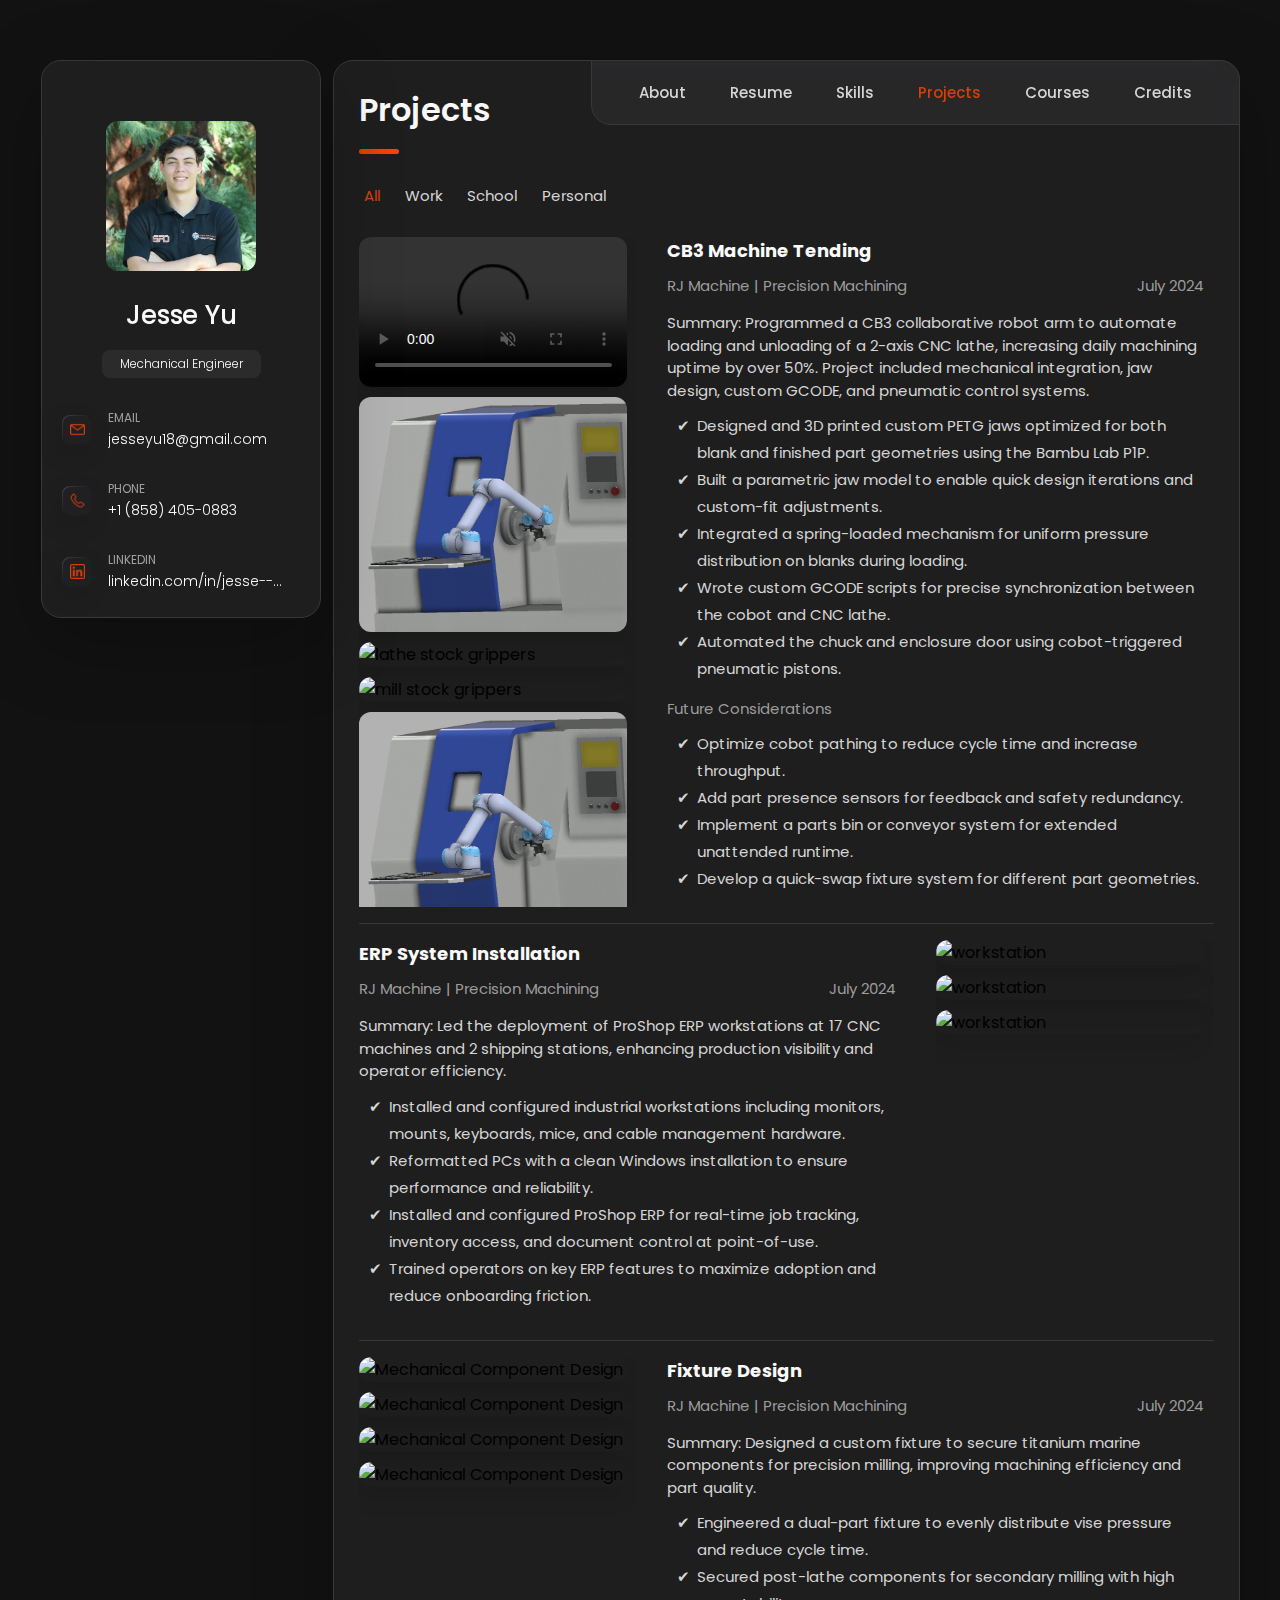
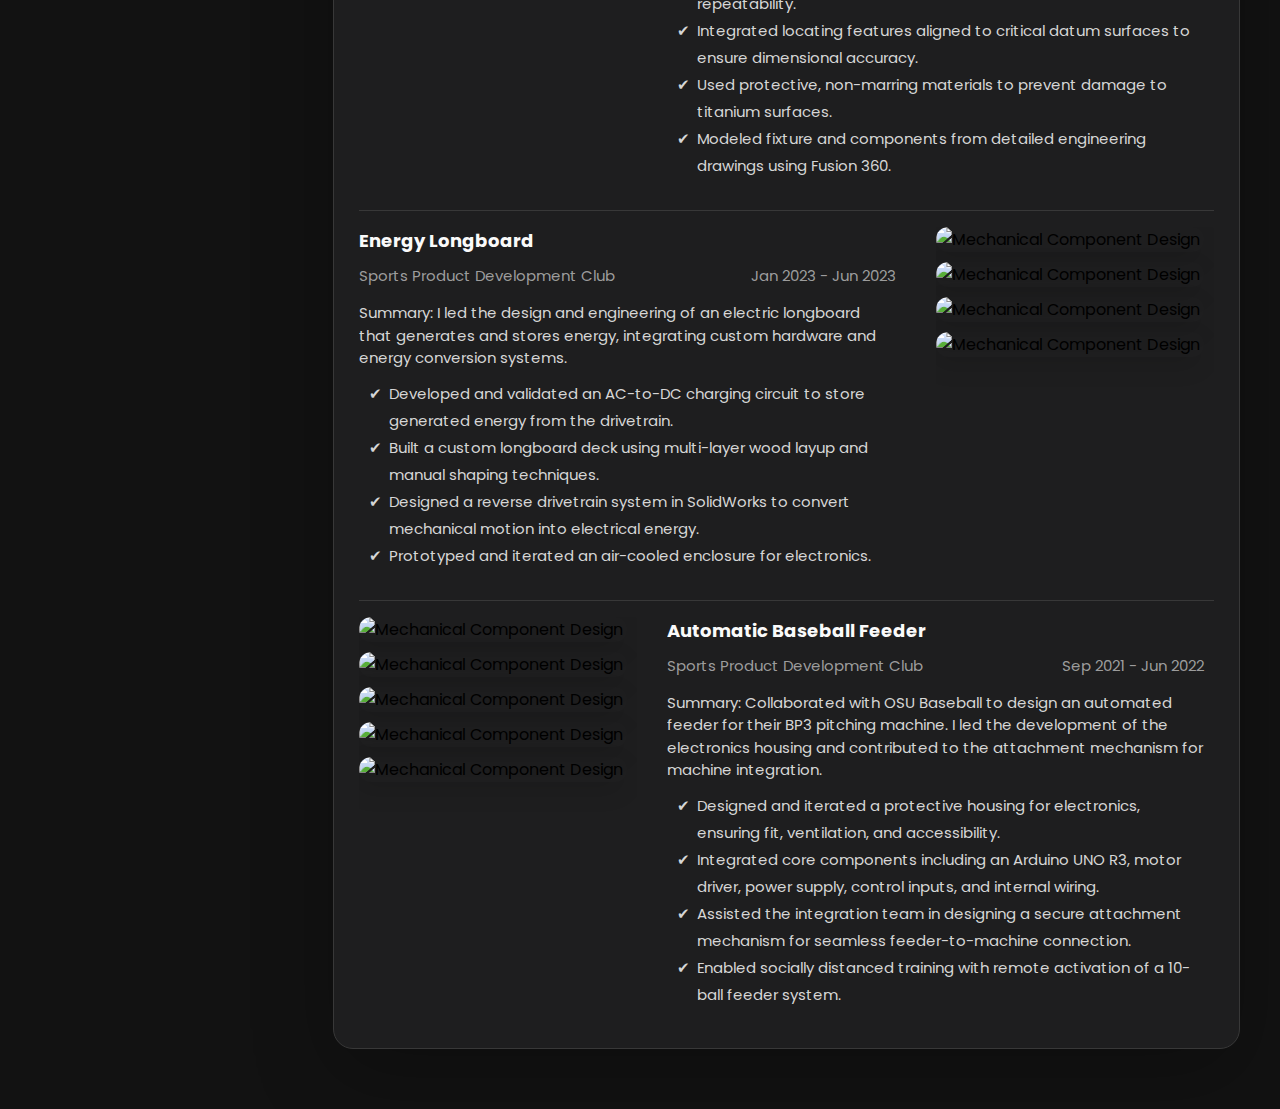
==== commit dfad7b04: "Refactor modal implementation: remove funding file, enhance modal styles, and add navigation arrows " ====
--- a/index.html
+++ b/index.html
@@ -1134,15 +1134,14 @@
   </main>
 
   
-  <div class="modal-container" data-modal-container>
-    <div class="overlay" data-overlay></div>
+  <div class="modal-container">
     <div class="modal-content">
-      <button class="modal-close-btn" data-modal-close-btn>
-        <ion-icon name="close-outline"></ion-icon>
-      </button>
-      <img src="" alt="Project Image" class="modal-image" data-modal-image>
+      <span class="modal-arrow modal-prev" onclick="showPreviousImage()">&#10094;</span>
+      <img class="modal-image" src="" alt="">
+      <span class="modal-arrow modal-next" onclick="showNextImage()">&#10095;</span>
     </div>
   </div>
+  
   
 
 
--- a/assets/css/style.css
+++ b/assets/css/style.css
@@ -810,7 +810,7 @@
   content: "✔";
   position: absolute;
   left: 0;
-  color: var(--primary-color);
+  color: var(--light-gray);
   font-weight: var(--fw-400);
 }
 
@@ -1008,7 +1008,7 @@
 
 .project-images img,
 .project-images video {
-  max-height: 400px;
+  max-height: 200px;
   width: auto;
   height: auto;
   object-fit: cover;
@@ -1135,61 +1135,80 @@
 
 .modal-container {
   position: fixed;
-  top: 0;
-  left: 0;
-  width: 100%;
-  height: 100%;
-  display: none;
+  inset: 0;
+  background-color: rgba(0, 0, 0, 0);
+  display: flex;
   justify-content: center;
   align-items: center;
+  z-index: 1000;
+  opacity: 0;
+  transition: background-color 0.3s ease, opacity 0.3s ease;
+  pointer-events: none; /* Prevent interaction until active */
+}
+
+.modal-container.active {
   background-color: rgba(0, 0, 0, 0.8);
-  z-index: 1000;
-  animation: fadeIn 0.3s ease-in-out; /* Fade-in animation */
-}
-
-/* Show the modal */
-.modal-container.active {
-  display: flex;
-}
-
-/* Modal Content */
+  opacity: 1;
+  pointer-events: auto;
+}
+
 .modal-content {
   position: relative;
-  max-width: 50%; /* Default max width */
-  max-height: 100%; /* Default max height */
-  animation: expand 0.2s ease-in-out; /* Expanding animation */
-}
-
-/* Modal Image */
-.modal-image {
-  width: 100%;
-  height: auto;
-  border-radius: 5px;
-  box-shadow: 0 4px 6px rgba(0, 0, 0, 0.2);
-  cursor: pointer;
-}
-
-/* Fade-in animation */
-@keyframes fadeIn {
+  display: flex;
+  justify-content: center;
+  align-items: center;
+  max-width: 90vw;
+  max-height: 90vh;
+  background: transparent;
+  padding: 0;
+  overflow: hidden;
+  animation: fadeInScale 0.2s ease forwards;
+}
+
+.modal-content img {
+  max-width: 100%;
+  max-height: 100%;
+  object-fit: contain;
+  border-radius: 8px;
+  display: block;
+}
+
+.modal-arrow {
+  display: none;
+}
+
+/* Animation keyframes */
+@keyframes fadeInScale {
   from {
-    background-color: rgba(0, 0, 0, 0);
+    opacity: 0;
+    transform: scale(0.9);
   }
   to {
-    background-color: rgba(0, 0, 0, 0.8);
-  }
-}
-
-/* Expanding animation */
-@keyframes expand {
+    opacity: 1;
+    transform: scale(1);
+  }
+}
+
+@keyframes fadeOutScale {
   from {
-    transform: scale(0.8);
+    opacity: 1;
+    transform: scale(1);
+  }
+  to {
     opacity: 0;
-  }
-  to {
-    transform: scale(1);
-    opacity: 1;
-  }
-}
+    transform: scale(0.9);
+  }
+}
+
+.modal-container.closing .modal-content {
+  animation: fadeOutScale 0.3s ease forwards;
+} 
+
+.modal-container.closing {
+  background-color: rgba(0, 0, 0, 0);
+  opacity: 0;
+}
+
 
 /* Resume-style bullet points */
 .project-description li,
@@ -1378,7 +1397,7 @@
   content: "✔"; /* Use the same dash as the resume page */
   position: flex;
   padding-right: 15px;
-  color: var(--primary-color); /* Match the color used in the resume */
+  color: var(--light-gray); /* Match the color used in the resume */
   font-weight: var(--fw-400);
 }
 
@@ -1859,6 +1878,34 @@
     font-size: var(--fs-6);
   }
 
+  .modal-arrow {
+    position: absolute;
+    top: 43%;
+    transform: translateY(-50%);
+    font-size: 2.5rem;
+    background-color: rgba(0, 0, 0, 0.5);
+    color: white;
+    padding: 0.25rem 0.5rem;
+    border-radius: 8px;
+    cursor: pointer;
+    user-select: none;
+    z-index: 999;
+    transition: background-color 0.2s ease;
+    animation: fadeInScale 0.2s ease forwards;
+  }
+  
+  .modal-prev {
+    left: 1rem;
+  }
+  
+  .modal-next {
+    right: 1rem;
+  }
+  
+  .modal-arrow:hover {
+    background-color: rgba(0, 0, 0, 0.75);
+  }
+
 
   /**
    * COURSES
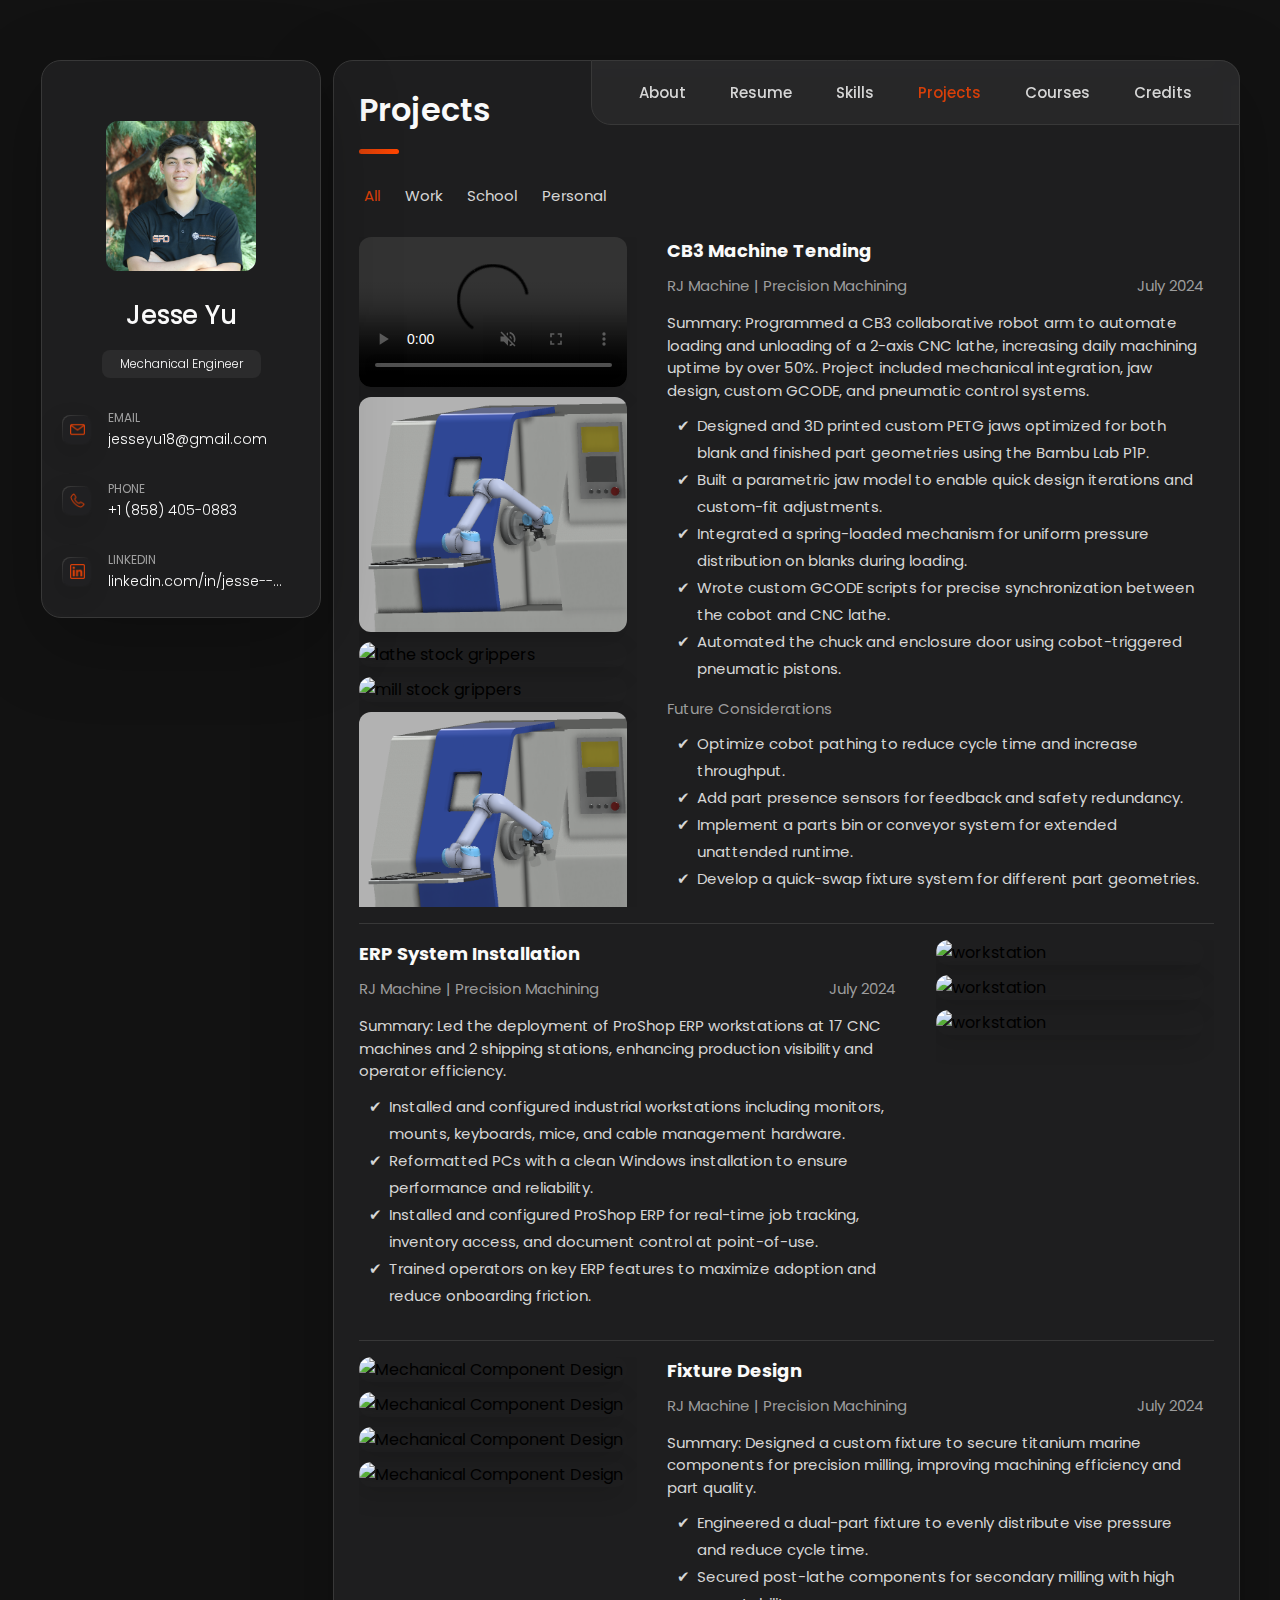
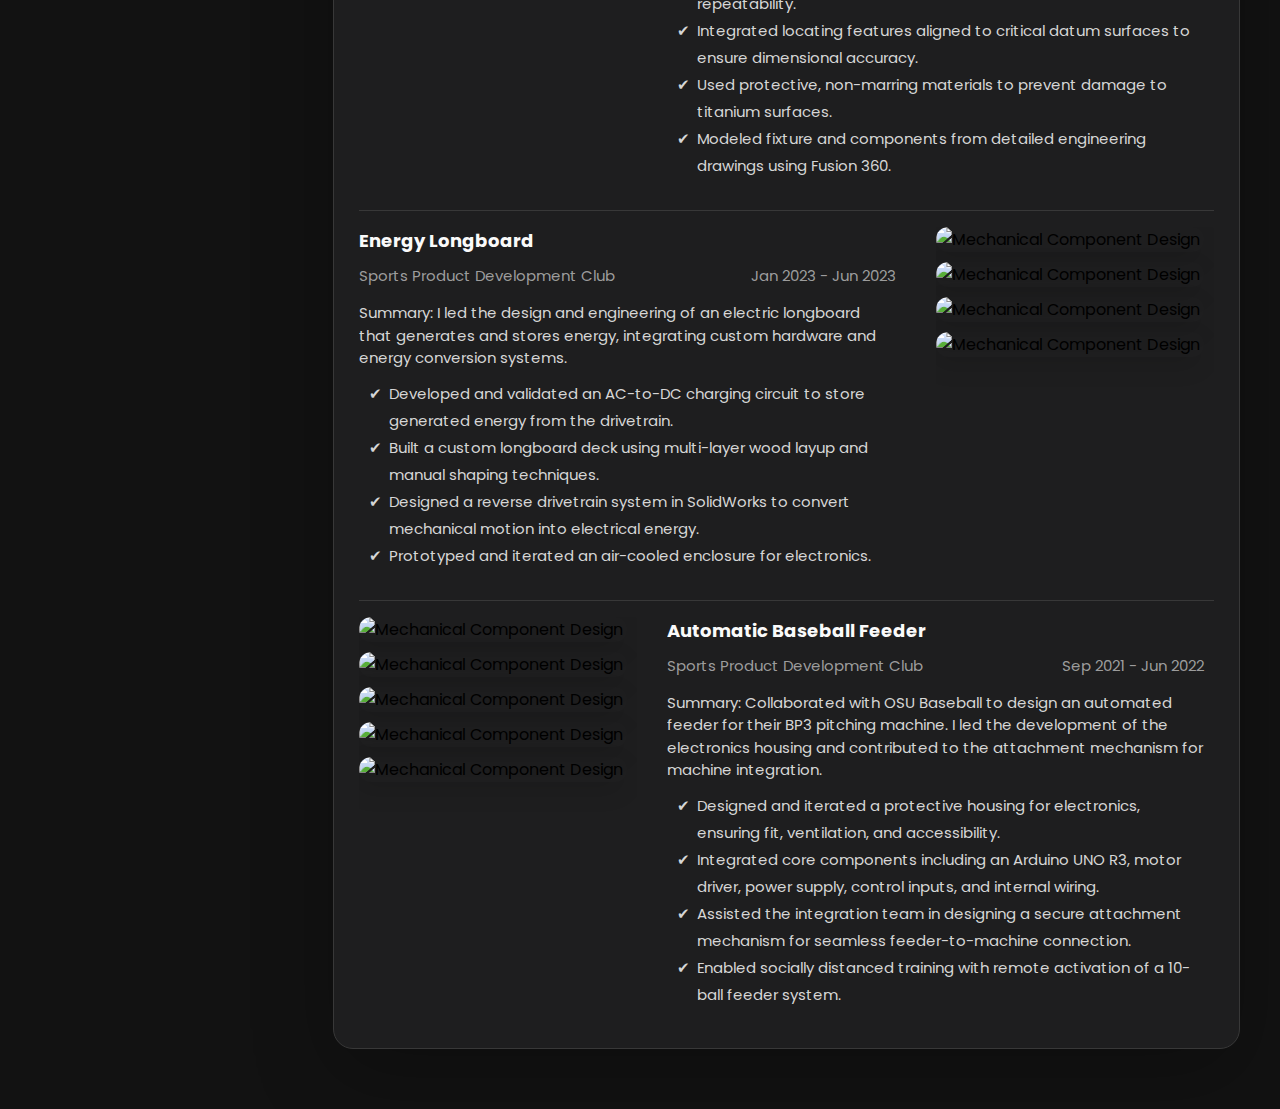
==== commit 688251ce: "Enhance modal functionality: add swipe gestures for image navigation, manage scroll position on moda" ====
--- a/index.html
+++ b/index.html
@@ -32,1107 +32,1110 @@
 
 <body>
 
-  <!--
-    - #MAIN
-  -->
-
-  <main>
+  <div id="page-wrap">
 
     <!--
-      - #SIDEBAR
+      - #MAIN
     -->
 
-    <aside class="sidebar" data-sidebar>
-
-      <div class="sidebar-info">
-
-        <figure class="avatar-box">
-          <img src="./assets/images/profile.png" alt="Jesse Yu" width="80">
-        </figure>
-
-        <div class="info-content">
-          <h1 class="name" title="Jesse Yu">Jesse Yu</h1>
-
-          <p class="title">Mechanical Engineer</p>
+    <main>
+
+      <!--
+        - #SIDEBAR
+      -->
+
+      <aside class="sidebar" data-sidebar>
+
+        <div class="sidebar-info">
+
+          <figure class="avatar-box">
+            <img src="./assets/images/profile.png" alt="Jesse Yu" width="80">
+          </figure>
+
+          <div class="info-content">
+            <h1 class="name" title="Jesse Yu">Jesse Yu</h1>
+
+            <p class="title">Mechanical Engineer</p>
+          </div>
+
+          <button class="info_more-btn" data-sidebar-btn>
+            <span>Show Contacts</span>
+
+            <img src="./assets/images/down-arrow.png" alt="Arrow Icon" class="icon">
+          </button>
+
         </div>
 
-        <button class="info_more-btn" data-sidebar-btn>
-          <span>Show Contacts</span>
-
-          <img src="./assets/images/down-arrow.png" alt="Arrow Icon" class="icon">
-        </button>
+        <div class="sidebar-info_more">
+
+          <div class="separator"></div>
+
+          <ul class="contacts-list">
+
+            <li class="contact-item">
+
+              <div class="contact-icon-box">
+                <img src="./assets/images/email.png" alt="Mail Icon" class="icon">
+              </div>
+
+              <div class="contact-info">
+                <p class="contact-title">Email</p>
+
+                <a href="mailto:jesseyu18@gmail.com" class="contact-link">jesseyu18@gmail.com</a>
+              </div>
+
+            </li>
+
+            <li class="contact-item">
+
+              <div class="contact-icon-box">
+                <img src="./assets/images/phone.png" alt="Mail Icon" class="icon">
+              </div>
+
+              <div class="contact-info">
+                <p class="contact-title">Phone</p>
+
+                <a href="tel:+18584050883" class="contact-link">+1 (858) 405-0883</a>
+              </div>
+
+            </li>
+
+            <li class="contact-item">
+
+              <div class="contact-icon-box">
+                <img src="./assets/images/linkedin.png" alt="Mail Icon" class="icon">
+              </div>
+
+              <div class="contact-info">
+                <p class="contact-title">LinkedIn</p>
+
+                <a href="https://www.linkedin.com/in/jesse--yu/" class="contact-link">linkedin.com/in/jesse--yu</a>
+              </div>
+
+            </li>
+
+            <!-- <li class="contact-item">
+
+              <div class="contact-icon-box">
+                <ion-icon name="location-outline"></ion-icon>
+              </div>
+
+              <div class="contact-info">
+                <p class="contact-title">Location</p>
+
+                <address>Corvallis, Oregon, USA</address>
+              </div>
+
+            </li> -->
+
+          <!-- </ul>
+
+          <div class="separator"></div>
+
+          <ul class="social-list">
+
+            <li class="social-item">
+              <a href="#" class="social-link">
+                <ion-icon name="logo-facebook"></ion-icon>
+              </a>
+            </li>
+
+            <li class="social-item">
+              <a href="#" class="social-link">
+                <ion-icon name="logo-twitter"></ion-icon>
+              </a>
+            </li>
+
+            <li class="social-item">
+              <a href="#" class="social-link">
+                <ion-icon name="logo-instagram"></ion-icon>
+              </a>
+            </li>
+
+          </ul> -->
+
+        </div>
+
+      </aside>
+
+
+
+
+
+      <!--
+        - #main-content
+      -->
+
+      <div class="main-content">
+
+        <!--
+          - #NAVBAR
+        -->
+
+        <nav class="navbar">
+
+          <ul class="navbar-list">
+
+            <li class="navbar-item">
+              <button class="navbar-link active" data-nav-link>About</button>
+            </li>
+
+            <li class="navbar-item">
+              <button class="navbar-link" data-nav-link>Resume</button>
+            </li>
+
+            <li class="navbar-item">
+              <button class="navbar-link" data-nav-link>Skills</button>
+            </li>
+
+            <li class="navbar-item">
+              <button class="navbar-link" data-nav-link>Projects</button>
+            </li>
+
+            <li class="navbar-item">
+              <button class="navbar-link" data-nav-link>Courses</button>
+            </li>
+
+            <li class="navbar-item">
+              <button class="navbar-link" data-nav-link>Credits</button>
+            </li>
+
+          </ul>
+
+          <!-- <button id="theme-toggle" aria-label="Toggle Light/Dark Mode">🌙</button> -->
+
+        </nav>
+
+
+
+
+
+        <!--
+          - #ABOUT
+        -->
+
+        <article class="about" data-page="about">
+
+          <header>
+            <h2 class="h2 article-title">About Me</h2>
+          </header>
+
+          <section class="about-text">
+            <p>
+              I'm a Mechanical Engineer with an interest for product development, technology, and manufacturing. 
+              I have experience in most aspects of product development, from concept to production. 
+            </p>
+
+            <p>
+              My job is to design, develop, or manufacture products that meet the needs of the customer and the business.
+            </p>
+          </section>
+
+
+          <!--
+            - service
+          -->
+
+          <section class="service">
+
+            <h3 class="h3 service-title">What I Do</h3>
+
+            <ul class="service-list">
+
+              <li class="service-item">
+
+                <div class="service-icon-box">
+                  <img src="./assets/images/design-engr.svg" alt="design icon" width="40">
+                </div>
+
+                <div class="service-content-box">
+                  <h4 class="h4 service-item-title">Design Engineering</h4>
+
+                  <p class="service-item-text">
+                    Make material decisions, model, simulate, and draft with a focus on part function and manufacturing knowledge.
+                  </p>
+                </div>
+
+              </li>
+
+              <li class="service-item">
+
+                <div class="service-icon-box">
+                  <img src="./assets/images/mechatronic-engr.svg" alt="camera icon" width="40">
+                </div>
+
+                <div class="service-content-box">
+                  <h4 class="h4 service-item-title">Mechatronics Engineer</h4>
+
+                  <p class="service-item-text">
+                    Design and optimize intelligent systems by integrating mechanical, electrical, and software technologies.
+                  </p>
+                </div>
+
+              </li>
+
+              <li class="service-item">
+
+                <div class="service-icon-box">
+                  <img src="./assets/images/mech-engr.svg" alt="mobile app icon" width="40">
+                </div>
+
+                <div class="service-content-box">
+                  <h4 class="h4 service-item-title">Mechanical Engineering</h4>
+
+                  <p class="service-item-text">
+                    Use engineering fundamentals and CAE tools like FEA, CFD, and dynamic modeling to design, analyze, and optimize complex systems.
+                  </p>
+                </div>
+
+              </li>
+
+              <li class="service-item">
+
+                <div class="service-icon-box">
+                  <img src="./assets/images/manuf-engr.svg" alt="Web development icon" width="40">
+                </div>
+
+                <div class="service-content-box">
+                  <h4 class="h4 service-item-title">Manufacturing Engineering</h4>
+
+                  <p class="service-item-text">
+                    Enhance efficiency and quality through fixture design, machine parameters, and inspection.
+                  </p>
+                </div>
+
+              </li>
+
+            </ul>
+
+          </section>
+
+
+          <!--
+            - hobbies
+          -->
+
+          <section class="hobbies">
+            <h3 class="h3 hobbies-title">Hobbies</h3>
+          
+            <ul class="hobbies-list has-scrollbar">
+              <li class="hobbies-item">
+                <div class="hobbies-content-card">
+                  <div class="hobbies-item-header">
+                    <h4 class="h4 hobbies-item-title">Sports</h4>
+                    <figure class="hobbies-avatar-box">
+                      <img src="./assets/images/sports.png" alt="Sports">
+                    </figure>
+                  </div>
+                  <div class="hobbies-text">
+                    <p>
+                      I played competitive soccer until college, participating in both club and varsity high school teams, where I served as captain for both.
+                      Now, I enjoy playing soccer, golfing, and snowboarding.
+                      I also enjoy watching sports, especially soccer, basketball, and football.
+                    </p>
+                  </div>
+                </div>
+              </li>
+          
+              <li class="hobbies-item">
+                <div class="hobbies-content-card">
+                  <div class="hobbies-item-header">
+                    <h4 class="h4 hobbies-item-title">Home Projects</h4>
+                    <figure class="hobbies-avatar-box">
+                      <img src="./assets/images/diy-projects.png" alt="Home Projects">
+                    </figure>
+                  </div>
+                  <div class="hobbies-text">
+                    <p>
+                      I enjoy working on home projects, including woodworking, electronics, and metalworking.
+                      I particularly like small woodworking projects, home and tool repair and maintenance, and making various modifications.
+                      I also enjoy working on my car and learning about automotive maintenance and repair.
+                    </p>
+                  </div>
+                </div>
+              </li>
+          
+              <li class="hobbies-item">
+                <div class="hobbies-content-card">
+                  <div class="hobbies-item-header">
+                    <h4 class="h4 hobbies-item-title">Camping & Outdoors</h4>
+                    <figure class="hobbies-avatar-box">
+                      <img src="./assets/images/camping.png" alt="Camping & Outdoors">
+                    </figure>
+                  </div>
+                  <div class="hobbies-text">
+                    <p>
+                      I enjoy camping, hiking, and exploring the outdoors. I like to car camp in my 4Runner on public lands.
+                      I also enjoy road trips and discovering new places. I would like to visit many national and state parks.
+                      Some of my favorite places include Crater Lake and Smith Rock in Oregon, and Torrey Pines Beach in California.
+                    </p>
+                  </div>
+                </div>
+              </li>
+            </ul>
+          </section>
+
+        </article>
+
+    
+
+
+
+        <!--
+          - #RESUME
+        -->
+
+        <article class="resume" data-page="resume">
+
+          <header>
+            <h2 class="h2 article-title">Resume</h2>
+          </header>
+
+          <!-- Education Section -->
+          <section class="timeline">
+
+            <div class="title-wrapper">
+              <div class="icon-box">
+                <img src="./assets/images/book.png" alt="Mail Icon" class="icon">
+              </div>
+              <h3 class="h3">Education</h3>
+            </div>
+
+            <ol class="timeline-list">
+
+              <li class="timeline-item">
+                <div class="timeline-item-title">
+                  <h4 class="h4 timeline-item-title">Oregon State University</h4>
+                  <p class="h4 timeline-item-title">Sep 2021 — Jun 2025</p>
+                </div>
+                <div class="timeline-item-subtitle">
+                  <span>Bachelor of Science in Mechanical Engineering</span>
+                  <span>GPA: 3.89/4.00</span>
+                </div>
+                <ul class="timeline-text">
+                  <p>Activities: Engineering/Business Club President, Prototype Development Lab, Men's Club Soccer Member</p>
+                  <p>Awards: Dean's List, 2021-2025</p>
+                </ul>
+              </li>
+
+              <li class="timeline-item">
+                <div class="timeline-item-title">
+                  <h4 class="h4 timeline-item-title">Canyon Crest Academy</h4>
+                  <p class="h4 timeline-item-title">Aug 2016 — Jun 2020</p>
+                </div>
+                <div class="timeline-item-subtitle">
+                  <span>Highschool Diploma</span>
+                  <span>GPA: 3.80/4.00</span>
+                </div>
+                <ul class="timeline-text">
+                  <p>Activities: Varsity Men's Soccer Captain</p>
+                  <p>Awards: All-Conference, 2020 Rupert Male Athlete of the Year</p>
+                </ul>
+              </li>
+
+            </ol>
+
+          </section>
+
+          <!-- Experience Section -->
+          <section class="timeline">
+
+            <div class="title-wrapper">
+              <div class="icon-box">
+                <img src="./assets/images/briefcase.png" alt="Mail Icon" class="icon">
+              </div>
+              <h3 class="h3">Experience</h3>
+            </div>
+
+            <ol class="timeline-list">
+
+              <li class="timeline-item">
+                <div class="timeline-item-title">
+                  <h4 class="h4 timeline-item-title">Mechanical Prototype Engineer</h4>
+                  <p class="h4 timeline-item-title">Dec 2022 - Present</p>
+                </div>
+                <div class="timeline-item-subtitle">
+                  <span>Prototype Development Lab</span>
+                  <span>Corvallis, Oregon</span>
+                </div>
+                <ul class="timeline-text">
+                  <li>Designed and fabricated a human-operated mechanical device for construction use.</li>
+                  <li>Developed an embedded system that increased data collection efficiency with 3 minute setup time reduction.</li>
+                  <li>Applied technical knowledge as a practicing mechanical engineer using tools like SolidWorks and MATLAB.</li>
+                  <li>Provided multiple clients with innovative prototype products.</li>
+                </ul>
+              </li>
+
+              <li class="timeline-item">
+                <div class="timeline-item-title">
+                  <h4 class="h4 timeline-item-title">President</h4>
+                  <p class="h4 timeline-item-title">Feb 2023 - Feb 2025</p>
+                </div>
+                <div class="timeline-item-subtitle">
+                  <span>OSU Sports Product Development Club</span>
+                  <span>Corvallis, Oregon</span>
+                </div>
+                <ul class="timeline-text">
+                  <li>Led a student organization of over 100 registered members, fostering connections between engineering students and the sports industry.</li>
+                  <li>Increased weekly meeting attendance by over 100%, growing from 15 members to 30-40 through strategic outreach and engaging programming.</li>
+                  <li>Organized and coordinated over 20 industry tours, connecting members with leading companies and professionals in the sports and outdoor product sector.</li>
+                  <li>Expanded industry engagement by organizing guest speaker events and product development projects.</li>
+                  <li>Guided club strategy and growth, aligning with the founders’ vision while introducing new initiatives to enhance member experience.</li>
+                  <li>Collaborated with industry professionals to create networking and mentorship opportunities for students.</li>
+                  <li>Managed and supported a 9-person leadership team, ensuring smooth operations and effective event planning.</li>
+                </ul>
+              </li>
+
+              <li class="timeline-item">
+                <div class="timeline-item-title">
+                  <h4 class="h4 timeline-item-title">Mechanical & Manufacturing Engineering Intern</h4>
+                  <p class="h4 timeline-item-title">Jun 2024 - Sep 2024</p>
+                </div>
+                <div class="timeline-item-subtitle">
+                  <span>RJ Machine | Precision Machining</span>
+                  <span>San Diego, California</span>
+                </div>
+                <ul class="timeline-text">
+                  <li>Set up and programmed a Universal Robot CB3 arm for CNC machine tending, decreasing downtime by over 50%.</li>
+                  <li>Led setup of ERP system for a family-owned CNC machine shop, including hardware and software installation.</li>
+                  <li>Designed custom milling fixtures, retrofitted fluorescent lights to LEDs, and built custom RS-232 cable and connector.</li>
+                  <li>Documented work with CB3 and ERP-related tasks in detailed work instructions.</li>
+                </ul>
+              </li>
+
+              <li class="timeline-item">
+                <div class="timeline-item-title">
+                  <h4 class="h4 timeline-item-title">CNC Operator</h4>
+                  <p class="h4 timeline-item-title">Jun 2023 - Sep 2023</p>
+                </div>
+                <div class="timeline-item-subtitle">
+                  <span>RJ Machine | Precision Machining</span>
+                  <span>San Diego, California</span>
+                </div>
+                <ul class="timeline-text">
+                  <li>Set up and operated 2 to 6-axis CNC lathe machines to produce precision parts from a large range of materials.</li>
+                  <li>Calculated and set controls to regulate machining factors such as speed, feed, coolant flow, and depth.</li>
+                  <li>Inspected parts and features using OD mics, groove mics, bore mics, thread mics, optical comparators, Mueller gauges, pin gauges, thread gauges, calipers, etc.</li>
+                  <li>Verified conformance of finished work pieces by obtaining first article inspections from qualified individuals.</li>
+                </ul>
+              </li>
+
+            </ol>
+
+          </section>
+
+        </article>
+
+
+
+        <!--
+          - #SKILLS
+        -->
+
+        <article class="skills" data-page="skills">
+
+          <header>
+            <h2 class="h2 article-title">Skills</h2>
+          </header>
+
+          <section class="skill-category">
+            <h3 class="h3 skills-title">CAD & Design Software</h3>
+            <div class="divider"></div>
+            <ul class="skills-list">
+              <li class="skills-item">
+                <h4 class="h4">Siemens NX</h4>
+                <p>Proficient in surface modeling, CAM for milling and CMM, and drafting.</p>
+                <img src="./assets/images/siemens-nx.png" alt="Siemens NX" class="skill-icon">
+              </li>   
+              <li class="skills-item">
+                <h4 class="h4">SolidWorks</h4>
+                <p>Experienced in part design, assemblies, animations, and FEA.</p>
+                <img src="./assets/images/solidworks.png" alt="SolidWorks" class="skill-icon">
+              </li>
+              <li class="skills-item">
+                <h4 class="h4">Onshape</h4>
+                <p>Intermediate experience with collaborative design, assemblies, and part design.</p>
+                <img src="./assets/images/onshape.png" alt="Onshape" class="skill-icon">
+              </li>
+              <li class="skills-item">
+                <h4 class="h4">Fusion 360</h4>
+                <p>Proficient in parametric modeling, custom Python scripting, and part design.</p>
+                <img src="./assets/images/fusion360.png" alt="Fusion 360" class="skill-icon">
+              </li>
+              <li class="skills-item">
+                <h4 class="h4">Rhino 3D</h4>
+                <p>Beginner familiarity with surface modeling and workflows.</p>
+                <img src="./assets/images/rhino3d.png" alt="Rhino 3D" class="skill-icon">
+              </li>
+              <li class="skills-item">
+                <h4 class="h4">Grasshopper</h4>
+                <p>Beginner familiarity with libraries, workflows, and lattice design exploration.</p>
+                <img src="./assets/images/grasshopper.png" alt="Grasshopper" class="skill-icon">
+              </li>
+            </ul>
+          </section>
+        
+          <section class="skill-category">
+            <h3 class="h3 skills-title">Programming & Computational Tools</h3>
+            <div class="divider"></div>
+            <ul class="skills-list">
+              <li class="skills-item">
+                <h4 class="h4">Python</h4>
+                <p>Proficient in custom scripts, thermal/motion simulations, and control systems.</p>
+                <img src="./assets/images/python.png" alt="Python" class="skill-icon">
+              </li>
+              <li class="skills-item">
+                <h4 class="h4">MATLAB</h4>
+                <p>Intermediate experience with Simulink simulations and programming.</p>
+                <img src="./assets/images/matlab.png" alt="MATLAB" class="skill-icon">
+              </li>
+              <li class="skills-item">
+                <h4 class="h4">Arduino IDE</h4>
+                <p>Proficient in integrating sensors, motors, data filtering, collection, and analysis.</p>
+                <img src="./assets/images/arduino.png" alt="Arduino IDE" class="skill-icon">
+              </li>
+            </ul>
+          </section>
+        
+          <section class="skill-category">
+            <h3 class="h3 skills-title">Engineering Analysis & Simulation</h3>
+            <div class="divider"></div>
+            <ul class="skills-list">
+              <li class="skills-item">
+                <h4 class="h4">Ansys</h4>
+                <p>Intermediate experience with static structural simulations and CFD.</p>
+                <img src="./assets/images/ansys.png" alt="Ansys" class="skill-icon">
+              </li>
+              <li class="skills-item">
+                <h4 class="h4">nTop</h4>
+                <p>Intermediate experience with custom lattice structures and field/point-driven design.</p>
+                <img src="./assets/images/ntop.png" alt="nTop" class="skill-icon">
+              </li>
+              <li class="skills-item">
+                <h4 class="h4">GD&T</h4>
+                <p>Proficient in drafting, fixture design, tolerance zones, and manufacturing applications.</p>
+                <img src="./assets/images/gd&t.png" alt="GD&T" class="skill-icon">
+              </li>
+            </ul>
+          </section>
+        
+          <section class="skill-category">
+            <h3 class="h3 skills-title">Electronics, Sensors & Actuators</h3>
+            <div class="divider"></div>
+            <ul class="skills-list">
+              <li class="skills-item">
+                <h4 class="h4">Sensor Integration</h4>
+                <p>Intermediate experience with thermal, distance, motion, and light sensors.</p>
+                <div class="skill-icon-placeholder"></div>
+              </li>
+              <li class="skills-item">
+                <h4 class="h4">Actuator Control</h4>
+                <p>Intermediate experience with common motor types and solenoids.</p>
+                <div class="skill-icon-placeholder"></div>
+              </li>
+              <li class="skills-item">
+                <h4 class="h4">Arduino Boards</h4>
+                <p>Proficient in using Uno R3, Nano, shields, and Bluetooth modules.</p>
+                <div class="skill-icon-placeholder"></div>
+              </li>
+              <li class="skills-item">
+                <h4 class="h4">PCB Design</h4>
+                <p>Beginner experience designing basic high-fidelity prototype boards.</p>
+                <div class="skill-icon-placeholder"></div>
+              </li>
+            </ul>
+          </section>
+
+          <section class="skill-category">
+            <h3 class="h3 skills-title">Fabrication, Manufacturing & Workshop Techniques</h3>
+            <div class="divider"></div>
+            <ul class="skills-list">
+              <li class="skills-item">
+                <h4 class="h4">CNC Operation</h4>
+                <p>Proficient in setting up and operating lathes, Beginner with mills and CAM.</p>
+                <div class="skill-icon-placeholder"></div>
+              </li>
+              <li class="skills-item">
+                <h4 class="h4">FDM Printing</h4>
+                <p>Proficient in part design, materials, parameter tuning, and maintenance.</p>
+                <div class="skill-icon-placeholder"></div>
+              </li>
+              <li class="skills-item">
+                <h4 class="h4">SLA Printing</h4>
+                <p>Beginner experience with part design, parameter tuning, and maintenance.</p>
+                <div class="skill-icon-placeholder"></div>
+              </li>
+              <li class="skills-item">
+                <h4 class="h4">Composite Layups</h4>
+                <p>Intermediate experience with vacuum bagging, open molding, and pre-pregs.</p>
+                <div class="skill-icon-placeholder"></div>
+              </li>
+              <li class="skills-item">
+                <h4 class="h4">Woodshop</h4>
+                <p>Proficient in operating table saws, planers, and sanders, and performing glue-ups.</p>
+                <div class="skill-icon-placeholder"></div>
+              </li>
+              <li class="skills-item">
+                <h4 class="h4">Machine Sewing</h4>
+                <p>Beginner with industrial machines, stitch patterns, and seam allowances.</p>
+                <div class="skill-icon-placeholder"></div>
+              </li>
+            </ul>
+          </section>
+        
+        </article>
+        
+
+
+
+        <!--
+          - #PROJECTS
+        -->
+
+        <article class="projects active" data-page="projects">
+
+          <header>
+            <h2 class="h2 article-title">Projects</h2>
+          </header>
+        
+          <section class="projects">
+        
+            <ul class="filter-list">
+        
+              <li class="filter-item">
+                <button class="active" data-filter-btn>All</button>
+              </li>
+        
+              <li class="filter-item">
+                <button data-filter-btn>Work</button>
+              </li>
+        
+              <li class="filter-item">
+                <button data-filter-btn>School</button>
+              </li>
+        
+              <li class="filter-item">
+                <button data-filter-btn>Personal</button>
+              </li>
+        
+            </ul>
+        
+            <div class="filter-select-box">
+        
+              <button class="filter-select" data-select>
+        
+                <div class="select-value" data-select-value>Select Category</div>
+        
+                <div class="select-icon">
+                  <ion-icon name="chevron-down"></ion-icon>
+                </div>
+        
+              </button>
+        
+              <ul class="select-list">
+        
+                <li class="select-item">
+                  <button data-select-item>All</button>
+                </li>
+        
+                <li class="select-item">
+                  <button data-select-item>Work</button>
+                </li>
+        
+                <li class="select-item">
+                  <button data-select-item>School</button>
+                </li>
+        
+                <li class="select-item">
+                  <button data-select-item>Personal</button>
+                </li>
+        
+              </ul>
+        
+            </div>
+
+            <li class="divider"></li>
+        
+            <ul class="project-list">
+        
+              <li class="project-item active" data-filter-item data-category="work">
+                <div class="project-content">
+                  <div class="project-images">
+                    <video controls muted data-playback-speed="1.5" preload="auto">
+                      <source src="./assets/videos/machine-tending-1.mp4" type="video/mp4">
+                      Your browser does not support the video tag.
+                    </video>
+                    <img src="./assets/images/machine-tending-2.PNG" alt="render" loading="lazy">
+                    <img src="./assets/images/machine-tending-3.png" alt="lathe stock grippers" loading="lazy">
+                    <img src="./assets/images/machine-tending-4.png" alt="mill stock grippers" loading="lazy">
+                    <img src="./assets/images/machine-tending-2.PNG" alt="render" loading="lazy">
+                    <img src="./assets/images/machine-tending-3.png" alt="lathe stock grippers" loading="lazy">
+                    <img src="./assets/images/machine-tending-4.png" alt="mill stock grippers" loading="lazy">
+                    <!-- Add more images as needed -->
+                  </div>
+                  <div class="project-details">
+                    <h3 class="project-title">CB3 Machine Tending</h3>  
+                    <div class="project-subtitle">
+                      <p class="project-category">RJ Machine | Precision Machining</p>
+                      <p class="project-date">July 2024</p>
+                    </div>
+                    <p class="project-description-summary">
+                      Programmed a CB3 collaborative robot arm to automate loading and unloading of a 2-axis CNC lathe, increasing daily machining uptime by over 50%. 
+                      Project included mechanical integration, jaw design, custom GCODE, and pneumatic control systems.</p>
+                    <ul class="project-description">
+                      <li>Designed and 3D printed custom PETG jaws optimized for both blank and finished part geometries using the Bambu Lab P1P.</li>
+                      <li>Built a parametric jaw model to enable quick design iterations and custom-fit adjustments.</li>
+                      <li>Integrated a spring-loaded mechanism for uniform pressure distribution on blanks during loading.</li>
+                      <li>Wrote custom GCODE scripts for precise synchronization between the cobot and CNC lathe.</li>
+                      <li>Automated the chuck and enclosure door using cobot-triggered pneumatic pistons.</li>
+                    </ul>
+                    <p class="project-considerations-title">Future Considerations</p>
+                    <ul class="project-considerations">
+                      <li>Optimize cobot pathing to reduce cycle time and increase throughput.</li>
+                      <li>Add part presence sensors for feedback and safety redundancy.</li>
+                      <li>Implement a parts bin or conveyor system for extended unattended runtime.</li>
+                      <li>Develop a quick-swap fixture system for different part geometries.</li>
+                    </ul>
+                  </div>
+                </div>
+              </li>
+
+              <li class="divider"></li> <!-- Divider placeholder -->
+        
+              <li class="project-item active" data-filter-item data-category="work">
+                <div class="project-content">
+                  <div class="project-images">
+                    <img src="./assets/images/erp-1.png" alt="workstation" loading="lazy">
+                    <img src="./assets/images/erp-2.png" alt="workstation" loading="lazy">
+                    <img src="./assets/images/erp-1.png" alt="workstation" loading="lazy">
+                    <!-- Add more images as needed -->
+                  </div>
+                  <div class="project-details">
+                    <h3 class="project-title">ERP System Installation</h3>  
+                    <div class="project-subtitle">
+                      <p class="project-category">RJ Machine | Precision Machining</p>
+                      <p class="project-date">July 2024</p>
+                    </div>
+                    <p class="project-description-summary">Led the deployment of ProShop ERP workstations at 17 CNC machines and 2 shipping stations, enhancing production visibility and operator efficiency.</p>
+                    <ul class="project-description">
+                      <li>Installed and configured industrial workstations including monitors, mounts, keyboards, mice, and cable management hardware.</li>
+                      <li>Reformatted PCs with a clean Windows installation to ensure performance and reliability.</li>
+                      <li>Installed and configured ProShop ERP for real-time job tracking, inventory access, and document control at point-of-use.</li>
+                      <li>Trained operators on key ERP features to maximize adoption and reduce onboarding friction.</li>
+                    </ul>
+                  </div>
+                </div>
+              </li>
+
+              <li class="divider"></li> <!-- Divider placeholder -->
+
+              <li class="project-item active" data-filter-item data-category="school">
+                <div class="project-content">
+                  <div class="project-images">
+                    <img src="./assets/images/project-3.jpg" alt="Mechanical Component Design" loading="lazy">
+                    <img src="./assets/images/project-3.jpg" alt="Mechanical Component Design" loading="lazy">
+                    <img src="./assets/images/project-3.jpg" alt="Mechanical Component Design" loading="lazy">
+                    <img src="./assets/images/project-3.jpg" alt="Mechanical Component Design" loading="lazy">
+                    <!-- Add more images as needed -->
+                  </div>
+                  <div class="project-details">
+                    <h3 class="project-title">Fixture Design</h3>  
+                    <div class="project-subtitle">
+                      <p class="project-category">RJ Machine | Precision Machining</p>
+                      <p class="project-date">July 2024</p>
+                    </div>
+                    <p class="project-description-summary">Designed a custom fixture to secure titanium marine components for precision milling, improving machining efficiency and part quality.</p>
+                    <ul class="project-description">
+                      <li>Engineered a dual-part fixture to evenly distribute vise pressure and reduce cycle time.</li>
+                      <li>Secured post-lathe components for secondary milling with high repeatability.</li>
+                      <li>Integrated locating features aligned to critical datum surfaces to ensure dimensional accuracy.</li>
+                      <li>Used protective, non-marring materials to prevent damage to titanium surfaces.</li>
+                      <li>Modeled fixture and components from detailed engineering drawings using Fusion 360.</li>
+                    </ul>
+                  </div>
+                </div>
+              </li>
+
+              <li class="divider"></li> <!-- Divider placeholder -->
+        
+              <li class="project-item active" data-filter-item data-category="school">
+                <div class="project-content">
+                  <div class="project-images">
+                    <img src="./assets/images/project-3.jpg" alt="Mechanical Component Design" loading="lazy">
+                    <img src="./assets/images/project-3.jpg" alt="Mechanical Component Design" loading="lazy">
+                    <img src="./assets/images/project-3.jpg" alt="Mechanical Component Design" loading="lazy">
+                    <img src="./assets/images/project-3.jpg" alt="Mechanical Component Design" loading="lazy">
+                    <!-- Add more images as needed -->
+                  </div>
+                  <div class="project-details">
+                    <h3 class="project-title">Energy Longboard</h3>  
+                    <div class="project-subtitle">
+                      <p class="project-category">Sports Product Development Club</p>
+                      <p class="project-date">Jan 2023 -  Jun 2023</p>
+                    </div>
+                      <p class="project-description-summary">I led the design and engineering of an electric longboard that generates and stores energy, integrating custom hardware and energy conversion systems.</p>
+                    <ul class="project-description">
+                      <li>Developed and validated an AC-to-DC charging circuit to store generated energy from the drivetrain.</li>
+                      <li>Built a custom longboard deck using multi-layer wood layup and manual shaping techniques.</li>
+                      <li>Designed a reverse drivetrain system in SolidWorks to convert mechanical motion into electrical energy.</li>
+                      <li>Prototyped and iterated an air-cooled enclosure for electronics.</li>
+                    </ul>
+                  </div>
+                </div>
+              </li>
+
+              <li class="divider"></li> <!-- Divider placeholder -->
+        
+              <li class="project-item active" data-filter-item data-category="school">
+                <div class="project-content">
+                  <div class="project-images">
+                    <img src="./assets/images/project-3.jpg" alt="Mechanical Component Design" loading="lazy">
+                    <img src="./assets/images/project-3.jpg" alt="Mechanical Component Design" loading="lazy">
+                    <img src="./assets/images/project-3.jpg" alt="Mechanical Component Design" loading="lazy">
+                    <img src="./assets/images/project-3.jpg" alt="Mechanical Component Design" loading="lazy">
+                    <img src="./assets/images/project-3.jpg" alt="Mechanical Component Design" loading="lazy">
+                    <!-- Add more images as needed -->
+                  </div>
+                  <div class="project-details">
+                    <h3 class="project-title">Automatic Baseball Feeder</h3>  
+                    <div class="project-subtitle">
+                      <p class="project-category">Sports Product Development Club</p>
+                      <p class="project-date">Sep 2021 -  Jun 2022</p>
+                    </div>
+                      <p class="project-description-summary">Collaborated with OSU Baseball to design an automated feeder for their BP3 pitching machine. 
+                        I led the development of the electronics housing and contributed to the attachment mechanism for machine integration.</p>
+                    <ul class="project-description">
+                      <li>Designed and iterated a protective housing for electronics, ensuring fit, ventilation, and accessibility.</li>
+                      <li>Integrated core components including an Arduino UNO R3, motor driver, power supply, control inputs, and internal wiring.</li>
+                      <li>Assisted the integration team in designing a secure attachment mechanism for seamless feeder-to-machine connection.</li>
+                      <li>Enabled socially distanced training with remote activation of a 10-ball feeder system.</li>
+                    </ul>
+                  </div>
+                </div>
+              </li>
+        
+              <!-- Repeat for other projects -->
+        
+            </ul>
+        
+          </section>
+        
+        </article>
+
+
+
+        <!--
+          - #COURSES
+        -->
+
+        <article class="course-matrix" data-page="courses">
+
+          <header>
+            <h2 class="h2 article-title">Courses</h2>
+          </header>
+        
+          <div class="course-table">
+        
+            <div class="course-row course-header">
+              <div class="course-col">Course #</div>
+              <div class="course-col">Title</div>
+              <div class="course-col">Topics / Tools</div>
+            </div>
+        
+            <!-- High Employer Interest -->
+            <div class="course-row">
+              <div class="course-col">MFGE 413</div>
+              <div class="course-col">CAD/CAM</div>
+              <div class="course-col">Stock selection, fixturing, tooling, CNC, NX CAM</div>
+            </div>
+            <div class="course-row">
+              <div class="course-col">ME 412</div>
+              <div class="course-col">Design of Mechanisms</div>
+              <div class="course-col">Dynamics, motion, CAD, assemblies, optimization</div>
+            </div>
+            <div class="course-row">
+              <div class="course-col">ENGR 248</div>
+              <div class="course-col">Engineering Graphics & 3D Modeling</div>
+              <div class="course-col">Drawings, 3D modeling, NX</div>
+            </div>
+            <div class="course-row">
+              <div class="course-col">MFGE 436</div>
+              <div class="course-col">Lean Manufacturing Systems</div>
+              <div class="course-col">Lean principles, process improvement, DMAIC</div>
+            </div>
+            <div class="course-row">
+              <div class="course-col">ME 310</div>
+              <div class="course-col">Thermodynamics</div>
+              <div class="course-col">Energy transfer, thermodynamic systems, steam tables</div>
+            </div>
+            <div class="course-row">
+              <div class="course-col">ME 330</div>
+              <div class="course-col">Fluid Mechanics & Heat Transfer</div>
+              <div class="course-col">Fluid flow, heat exchange, engineering systems</div>
+            </div>
+            <div class="course-row">
+              <div class="course-col">MFGE 438</div>
+              <div class="course-col">Composite Manufacturing</div>
+              <div class="course-col">Vacuum bagging, wet layups, pre-pregs</div>
+            </div>
+            <div class="course-row">
+              <div class="course-col">ME 383</div>
+              <div class="course-col">Mechanical Component Design</div>
+              <div class="course-col">Stress analysis, fatigue, failure theories</div>
+            </div>
+            <div class="course-row">
+              <div class="course-col">ENGR 390</div>
+              <div class="course-col">Engineering Economy</div>
+              <div class="course-col">Economic analysis, cost estimation, decision-making</div>
+            </div>
+        
+            <!-- Medium Employer Interest -->
+            <div class="course-row">
+              <div class="course-col">ME 320</div>
+              <div class="course-col">Systems Dynamics & Controls</div>
+              <div class="course-col">Modeling, control systems, dynamic response</div>
+            </div>
+            <div class="course-row">
+              <div class="course-col">ME 351</div>
+              <div class="course-col">Instrumentation and Measurement</div>
+              <div class="course-col">Sensors, data acquisition, signal processing</div>
+            </div>
+            <div class="course-row">
+              <div class="course-col">ME 373</div>
+              <div class="course-col">Mechanical Engineering Methods</div>
+              <div class="course-col">Numerical methods, simulations, problem-solving, Python</div>
+            </div>
+            <div class="course-row">
+              <div class="course-col">ME 382</div>
+              <div class="course-col">Mechanical Engineering Design Process</div>
+              <div class="course-col">Design methodology, HOQ, FMEA, Decision Matrix</div>
+            </div>
+
+            <!-- Lower Employer Interest -->
+            <div class="course-row">
+              <div class="course-col">MFGE 336</div>
+              <div class="course-col">Production Engineering</div>
+              <div class="course-col">Manufacturing processes, production systems</div>
+            </div>
+            <div class="course-row">
+              <div class="course-col">ME 316</div>
+              <div class="course-col">Mechanics of Materials</div>
+              <div class="course-col">Stress, strain, material deformation</div>
+            </div>
+            <div class="course-row">
+              <div class="course-col">MFGE 337</div>
+              <div class="course-col">Materials & Manufacturing Processes</div>
+              <div class="course-col">Material properties, production techniques</div>
+            </div>
+            <div class="course-row">
+              <div class="course-col">ENGR 352</div>
+              <div class="course-col">Creative Collaboration</div>
+              <div class="course-col">Teamwork, interdisciplinary collaboration, engineering projects</div>
+            </div>
+            <div class="course-row">
+              <div class="course-col">ST 314</div>
+              <div class="course-col">Statistics for Engineers</div>
+              <div class="course-col">Statistical methods, data analysis, quality control</div>
+            </div>
+            <div class="course-row">
+              <div class="course-col">WR 327</div>
+              <div class="course-col">Technical Writing</div>
+              <div class="course-col">Technical documents, reports, engineering writing</div>
+            </div>
+            <div class="course-row">
+              <div class="course-col">COM 111</div>
+              <div class="course-col">Public Speaking</div>
+              <div class="course-col">Communication, presentations, speech fundamentals</div>
+            </div>
+            <div class="course-row">
+              <div class="course-col">ECON 201</div>
+              <div class="course-col">Microeconomics</div>
+              <div class="course-col">Markets, pricing, economic behavior</div>
+            </div>
+
+        
+          </div>
+        </article>
+        
+        
+
+
+
+        <!--
+          - #CREDITS
+        -->
+
+        <article class="credits" data-page="credits">
+
+          <header>
+            <h2 class="h2 article-title">Credits</h2>
+          </header>
+
+          <section class="credits-list">
+
+            <ul class="credits-list-items">
+
+              <!-- Website Base -->
+              <li class="credits-item">
+                <span class="credits-title">Website Fork:</span>
+                <p class="credits-description">
+                  <a href="https://github.com/codewithsadee/vcard-personal-portfolio" target="_blank">codewithsadee</a> from GitHub
+                </p>
+              </li>
+
+              <!-- Fonts -->
+              <li class="credits-item">
+                <span class="credits-title">Fonts:</span>
+                <p class="credits-description">
+                  <a href="https://fonts.google.com/specimen/Poppins" target="_blank">Poppins</a> by Google Fonts
+                </p>
+              </li>
+
+              <!-- Libraries -->
+              <li class="credits-item">
+                <span class="credits-title">Libraries:</span>
+                <p class="credits-description">
+                  <a href="https://github.com/" target="_blank">GitHub</a> for version control and hosting.
+                </p>
+              </li>
+
+            </ul>
+
+          </section>
+
+          <!-- Icons Credits Section -->
+          <section class="icons-credits">
+            <h3 class="h3 icons-credits-title">Icons Credits</h3>
+            <ul class="icon-credit-sublist">
+              <li><a href="https://www.flaticon.com/free-icons/robot" title="robot icons" target="_blank">Robot icons created by smalllikeart - Flaticon</a></li>
+              <li><a href="https://www.flaticon.com/free-icons/architecture" title="architecture icons" target="_blank">Architecture icons created by HAJICON - Flaticon</a></li>
+              <li><a href="https://www.flaticon.com/free-icons/compressor" title="compressor icons" target="_blank">Compressor icons created by PIXARTIST - Flaticon</a></li>
+              <li><a href="https://www.flaticon.com/free-icons/cnc" title="cnc icons" target="_blank">Cnc icons created by Iconjam - Flaticon</a></li>
+              <li><a href="https://www.flaticon.com/free-icons/briefcase" title="briefcase icons" target="_blank">Briefcase icons created by Freepik - Flaticon</a></li>
+              <li><a href="https://www.flaticon.com/free-icons/linkedin" title="linkedin icons" target="_blank">Linkedin icons created by Freepik - Flaticon</a></li>
+              <li><a href="https://www.flaticon.com/free-icons/phone-call" title="phone call icons" target="_blank">Phone call icons created by Ilham Fitrotul Hayat - Flaticon</a></li>
+              <li><a href="https://www.flaticon.com/free-icons/mail" title="mail icons" target="_blank">Mail icons created by Freepik - Flaticon</a></li>
+              <li><a href="https://www.flaticon.com/free-icons/open-book" title="open book icons" target="_blank">Open book icons created by Icon Mela - Flaticon</a></li>
+              <li><a href="https://www.flaticon.com/free-icons/sport-equipment" title="sport equipment icons" target="_blank">Sport equipment icons created by Fitricon - Flaticon</a></li>
+              <li><a href="https://www.flaticon.com/free-icons/diy" title="DIY icons" target="_blank">DIY icons created by HAJICON - Flaticon</a></li>
+              <li><a href="https://www.flaticon.com/free-icons/camping" title="camping icons" target="_blank">Camping icons created by Eucalyp - Flaticon</a></li>
+              <li><a href="https://www.flaticon.com/free-icons/down-arrow" title="down arrow icons" target="_blank">Down arrow icons created by th studio - Flaticon</a></li>
+            </ul>
+          </section>
+
+        </article>
+    
+        
+
+
+
+
 
       </div>
 
-      <div class="sidebar-info_more">
-
-        <div class="separator"></div>
-
-        <ul class="contacts-list">
-
-          <li class="contact-item">
-
-            <div class="contact-icon-box">
-              <img src="./assets/images/email.png" alt="Mail Icon" class="icon">
-            </div>
-
-            <div class="contact-info">
-              <p class="contact-title">Email</p>
-
-              <a href="mailto:jesseyu18@gmail.com" class="contact-link">jesseyu18@gmail.com</a>
-            </div>
-
-          </li>
-
-          <li class="contact-item">
-
-            <div class="contact-icon-box">
-              <img src="./assets/images/phone.png" alt="Mail Icon" class="icon">
-            </div>
-
-            <div class="contact-info">
-              <p class="contact-title">Phone</p>
-
-              <a href="tel:+18584050883" class="contact-link">+1 (858) 405-0883</a>
-            </div>
-
-          </li>
-
-          <li class="contact-item">
-
-            <div class="contact-icon-box">
-              <img src="./assets/images/linkedin.png" alt="Mail Icon" class="icon">
-            </div>
-
-            <div class="contact-info">
-              <p class="contact-title">LinkedIn</p>
-
-              <a href="https://www.linkedin.com/in/jesse--yu/" class="contact-link">linkedin.com/in/jesse--yu</a>
-            </div>
-
-          </li>
-
-          <!-- <li class="contact-item">
-
-            <div class="contact-icon-box">
-              <ion-icon name="location-outline"></ion-icon>
-            </div>
-
-            <div class="contact-info">
-              <p class="contact-title">Location</p>
-
-              <address>Corvallis, Oregon, USA</address>
-            </div>
-
-          </li> -->
-
-        <!-- </ul>
-
-        <div class="separator"></div>
-
-        <ul class="social-list">
-
-          <li class="social-item">
-            <a href="#" class="social-link">
-              <ion-icon name="logo-facebook"></ion-icon>
-            </a>
-          </li>
-
-          <li class="social-item">
-            <a href="#" class="social-link">
-              <ion-icon name="logo-twitter"></ion-icon>
-            </a>
-          </li>
-
-          <li class="social-item">
-            <a href="#" class="social-link">
-              <ion-icon name="logo-instagram"></ion-icon>
-            </a>
-          </li>
-
-        </ul> -->
-
-      </div>
-
-    </aside>
-
-
-
-
-
-    <!--
-      - #main-content
-    -->
-
-    <div class="main-content">
-
-      <!--
-        - #NAVBAR
-      -->
-
-      <nav class="navbar">
-
-        <ul class="navbar-list">
-
-          <li class="navbar-item">
-            <button class="navbar-link active" data-nav-link>About</button>
-          </li>
-
-          <li class="navbar-item">
-            <button class="navbar-link" data-nav-link>Resume</button>
-          </li>
-
-          <li class="navbar-item">
-            <button class="navbar-link" data-nav-link>Skills</button>
-          </li>
-
-          <li class="navbar-item">
-            <button class="navbar-link" data-nav-link>Projects</button>
-          </li>
-
-          <li class="navbar-item">
-            <button class="navbar-link" data-nav-link>Courses</button>
-          </li>
-
-          <li class="navbar-item">
-            <button class="navbar-link" data-nav-link>Credits</button>
-          </li>
-
-        </ul>
-
-        <!-- <button id="theme-toggle" aria-label="Toggle Light/Dark Mode">🌙</button> -->
-
-      </nav>
-
-
-
-
-
-      <!--
-        - #ABOUT
-      -->
-
-      <article class="about" data-page="about">
-
-        <header>
-          <h2 class="h2 article-title">About Me</h2>
-        </header>
-
-        <section class="about-text">
-          <p>
-            I'm a Mechanical Engineer with an interest for product development, technology, and manufacturing. 
-            I have experience in most aspects of product development, from concept to production. 
-          </p>
-
-          <p>
-            My job is to design, develop, or manufacture products that meet the needs of the customer and the business.
-          </p>
-        </section>
-
-
-        <!--
-          - service
-        -->
-
-        <section class="service">
-
-          <h3 class="h3 service-title">What I Do</h3>
-
-          <ul class="service-list">
-
-            <li class="service-item">
-
-              <div class="service-icon-box">
-                <img src="./assets/images/design-engr.svg" alt="design icon" width="40">
-              </div>
-
-              <div class="service-content-box">
-                <h4 class="h4 service-item-title">Design Engineering</h4>
-
-                <p class="service-item-text">
-                  Make material decisions, model, simulate, and draft with a focus on part function and manufacturing knowledge.
-                </p>
-              </div>
-
-            </li>
-
-            <li class="service-item">
-
-              <div class="service-icon-box">
-                <img src="./assets/images/mechatronic-engr.svg" alt="camera icon" width="40">
-              </div>
-
-              <div class="service-content-box">
-                <h4 class="h4 service-item-title">Mechatronics Engineer</h4>
-
-                <p class="service-item-text">
-                  Design and optimize intelligent systems by integrating mechanical, electrical, and software technologies.
-                </p>
-              </div>
-
-            </li>
-
-            <li class="service-item">
-
-              <div class="service-icon-box">
-                <img src="./assets/images/mech-engr.svg" alt="mobile app icon" width="40">
-              </div>
-
-              <div class="service-content-box">
-                <h4 class="h4 service-item-title">Mechanical Engineering</h4>
-
-                <p class="service-item-text">
-                  Use engineering fundamentals and CAE tools like FEA, CFD, and dynamic modeling to design, analyze, and optimize complex systems.
-                </p>
-              </div>
-
-            </li>
-
-            <li class="service-item">
-
-              <div class="service-icon-box">
-                <img src="./assets/images/manuf-engr.svg" alt="Web development icon" width="40">
-              </div>
-
-              <div class="service-content-box">
-                <h4 class="h4 service-item-title">Manufacturing Engineering</h4>
-
-                <p class="service-item-text">
-                  Enhance efficiency and quality through fixture design, machine parameters, and inspection.
-                </p>
-              </div>
-
-            </li>
-
-          </ul>
-
-        </section>
-
-
-        <!--
-          - hobbies
-        -->
-
-        <section class="hobbies">
-          <h3 class="h3 hobbies-title">Hobbies</h3>
-        
-          <ul class="hobbies-list has-scrollbar">
-            <li class="hobbies-item">
-              <div class="hobbies-content-card">
-                <div class="hobbies-item-header">
-                  <h4 class="h4 hobbies-item-title">Sports</h4>
-                  <figure class="hobbies-avatar-box">
-                    <img src="./assets/images/sports.png" alt="Sports">
-                  </figure>
-                </div>
-                <div class="hobbies-text">
-                  <p>
-                    I played competitive soccer until college, participating in both club and varsity high school teams, where I served as captain for both.
-                    Now, I enjoy playing soccer, golfing, and snowboarding.
-                    I also enjoy watching sports, especially soccer, basketball, and football.
-                  </p>
-                </div>
-              </div>
-            </li>
-        
-            <li class="hobbies-item">
-              <div class="hobbies-content-card">
-                <div class="hobbies-item-header">
-                  <h4 class="h4 hobbies-item-title">Home Projects</h4>
-                  <figure class="hobbies-avatar-box">
-                    <img src="./assets/images/diy-projects.png" alt="Home Projects">
-                  </figure>
-                </div>
-                <div class="hobbies-text">
-                  <p>
-                    I enjoy working on home projects, including woodworking, electronics, and metalworking.
-                    I particularly like small woodworking projects, home and tool repair and maintenance, and making various modifications.
-                    I also enjoy working on my car and learning about automotive maintenance and repair.
-                  </p>
-                </div>
-              </div>
-            </li>
-        
-            <li class="hobbies-item">
-              <div class="hobbies-content-card">
-                <div class="hobbies-item-header">
-                  <h4 class="h4 hobbies-item-title">Camping & Outdoors</h4>
-                  <figure class="hobbies-avatar-box">
-                    <img src="./assets/images/camping.png" alt="Camping & Outdoors">
-                  </figure>
-                </div>
-                <div class="hobbies-text">
-                  <p>
-                    I enjoy camping, hiking, and exploring the outdoors. I like to car camp in my 4Runner on public lands.
-                    I also enjoy road trips and discovering new places. I would like to visit many national and state parks.
-                    Some of my favorite places include Crater Lake and Smith Rock in Oregon, and Torrey Pines Beach in California.
-                  </p>
-                </div>
-              </div>
-            </li>
-          </ul>
-        </section>
-
-      </article>
-
-  
-
-
-
-      <!--
-        - #RESUME
-      -->
-
-      <article class="resume" data-page="resume">
-
-        <header>
-          <h2 class="h2 article-title">Resume</h2>
-        </header>
-
-        <!-- Education Section -->
-        <section class="timeline">
-
-          <div class="title-wrapper">
-            <div class="icon-box">
-              <img src="./assets/images/book.png" alt="Mail Icon" class="icon">
-            </div>
-            <h3 class="h3">Education</h3>
-          </div>
-
-          <ol class="timeline-list">
-
-            <li class="timeline-item">
-              <div class="timeline-item-title">
-                <h4 class="h4 timeline-item-title">Oregon State University</h4>
-                <p class="h4 timeline-item-title">Sep 2021 — Jun 2025</p>
-              </div>
-              <div class="timeline-item-subtitle">
-                <span>Bachelor of Science in Mechanical Engineering</span>
-                <span>GPA: 3.89/4.00</span>
-              </div>
-              <ul class="timeline-text">
-                <p>Activities: Engineering/Business Club President, Prototype Development Lab, Men's Club Soccer Member</p>
-                <p>Awards: Dean's List, 2021-2025</p>
-              </ul>
-            </li>
-
-            <li class="timeline-item">
-              <div class="timeline-item-title">
-                <h4 class="h4 timeline-item-title">Canyon Crest Academy</h4>
-                <p class="h4 timeline-item-title">Aug 2016 — Jun 2020</p>
-              </div>
-              <div class="timeline-item-subtitle">
-                <span>Highschool Diploma</span>
-                <span>GPA: 3.80/4.00</span>
-              </div>
-              <ul class="timeline-text">
-                <p>Activities: Varsity Men's Soccer Captain</p>
-                <p>Awards: All-Conference, 2020 Rupert Male Athlete of the Year</p>
-              </ul>
-            </li>
-
-          </ol>
-
-        </section>
-
-        <!-- Experience Section -->
-        <section class="timeline">
-
-          <div class="title-wrapper">
-            <div class="icon-box">
-              <img src="./assets/images/briefcase.png" alt="Mail Icon" class="icon">
-            </div>
-            <h3 class="h3">Experience</h3>
-          </div>
-
-          <ol class="timeline-list">
-
-            <li class="timeline-item">
-              <div class="timeline-item-title">
-                <h4 class="h4 timeline-item-title">Mechanical Prototype Engineer</h4>
-                <p class="h4 timeline-item-title">Dec 2022 - Present</p>
-              </div>
-              <div class="timeline-item-subtitle">
-                <span>Prototype Development Lab</span>
-                <span>Corvallis, Oregon</span>
-              </div>
-              <ul class="timeline-text">
-                <li>Designed and fabricated a human-operated mechanical device for construction use.</li>
-                <li>Developed an embedded system that increased data collection efficiency with 3 minute setup time reduction.</li>
-                <li>Applied technical knowledge as a practicing mechanical engineer using tools like SolidWorks and MATLAB.</li>
-                <li>Provided multiple clients with innovative prototype products.</li>
-              </ul>
-            </li>
-
-            <li class="timeline-item">
-              <div class="timeline-item-title">
-                <h4 class="h4 timeline-item-title">President</h4>
-                <p class="h4 timeline-item-title">Feb 2023 - Feb 2025</p>
-              </div>
-              <div class="timeline-item-subtitle">
-                <span>OSU Sports Product Development Club</span>
-                <span>Corvallis, Oregon</span>
-              </div>
-              <ul class="timeline-text">
-                <li>Led a student organization of over 100 registered members, fostering connections between engineering students and the sports industry.</li>
-                <li>Increased weekly meeting attendance by over 100%, growing from 15 members to 30-40 through strategic outreach and engaging programming.</li>
-                <li>Organized and coordinated over 20 industry tours, connecting members with leading companies and professionals in the sports and outdoor product sector.</li>
-                <li>Expanded industry engagement by organizing guest speaker events and product development projects.</li>
-                <li>Guided club strategy and growth, aligning with the founders’ vision while introducing new initiatives to enhance member experience.</li>
-                <li>Collaborated with industry professionals to create networking and mentorship opportunities for students.</li>
-                <li>Managed and supported a 9-person leadership team, ensuring smooth operations and effective event planning.</li>
-              </ul>
-            </li>
-
-            <li class="timeline-item">
-              <div class="timeline-item-title">
-                <h4 class="h4 timeline-item-title">Mechanical & Manufacturing Engineering Intern</h4>
-                <p class="h4 timeline-item-title">Jun 2024 - Sep 2024</p>
-              </div>
-              <div class="timeline-item-subtitle">
-                <span>RJ Machine | Precision Machining</span>
-                <span>San Diego, California</span>
-              </div>
-              <ul class="timeline-text">
-                <li>Set up and programmed a Universal Robot CB3 arm for CNC machine tending, decreasing downtime by over 50%.</li>
-                <li>Led setup of ERP system for a family-owned CNC machine shop, including hardware and software installation.</li>
-                <li>Designed custom milling fixtures, retrofitted fluorescent lights to LEDs, and built custom RS-232 cable and connector.</li>
-                <li>Documented work with CB3 and ERP-related tasks in detailed work instructions.</li>
-              </ul>
-            </li>
-
-            <li class="timeline-item">
-              <div class="timeline-item-title">
-                <h4 class="h4 timeline-item-title">CNC Operator</h4>
-                <p class="h4 timeline-item-title">Jun 2023 - Sep 2023</p>
-              </div>
-              <div class="timeline-item-subtitle">
-                <span>RJ Machine | Precision Machining</span>
-                <span>San Diego, California</span>
-              </div>
-              <ul class="timeline-text">
-                <li>Set up and operated 2 to 6-axis CNC lathe machines to produce precision parts from a large range of materials.</li>
-                <li>Calculated and set controls to regulate machining factors such as speed, feed, coolant flow, and depth.</li>
-                <li>Inspected parts and features using OD mics, groove mics, bore mics, thread mics, optical comparators, Mueller gauges, pin gauges, thread gauges, calipers, etc.</li>
-                <li>Verified conformance of finished work pieces by obtaining first article inspections from qualified individuals.</li>
-              </ul>
-            </li>
-
-          </ol>
-
-        </section>
-
-      </article>
-
-
-
-      <!--
-        - #SKILLS
-      -->
-
-      <article class="skills" data-page="skills">
-
-        <header>
-          <h2 class="h2 article-title">Skills</h2>
-        </header>
-
-        <section class="skill-category">
-          <h3 class="h3 skills-title">CAD & Design Software</h3>
-          <div class="divider"></div>
-          <ul class="skills-list">
-            <li class="skills-item">
-              <h4 class="h4">Siemens NX</h4>
-              <p>Proficient in surface modeling, CAM for milling and CMM, and drafting.</p>
-              <img src="./assets/images/siemens-nx.png" alt="Siemens NX" class="skill-icon">
-            </li>   
-            <li class="skills-item">
-              <h4 class="h4">SolidWorks</h4>
-              <p>Experienced in part design, assemblies, animations, and FEA.</p>
-              <img src="./assets/images/solidworks.png" alt="SolidWorks" class="skill-icon">
-            </li>
-            <li class="skills-item">
-              <h4 class="h4">Onshape</h4>
-              <p>Intermediate experience with collaborative design, assemblies, and part design.</p>
-              <img src="./assets/images/onshape.png" alt="Onshape" class="skill-icon">
-            </li>
-            <li class="skills-item">
-              <h4 class="h4">Fusion 360</h4>
-              <p>Proficient in parametric modeling, custom Python scripting, and part design.</p>
-              <img src="./assets/images/fusion360.png" alt="Fusion 360" class="skill-icon">
-            </li>
-            <li class="skills-item">
-              <h4 class="h4">Rhino 3D</h4>
-              <p>Beginner familiarity with surface modeling and workflows.</p>
-              <img src="./assets/images/rhino3d.png" alt="Rhino 3D" class="skill-icon">
-            </li>
-            <li class="skills-item">
-              <h4 class="h4">Grasshopper</h4>
-              <p>Beginner familiarity with libraries, workflows, and lattice design exploration.</p>
-              <img src="./assets/images/grasshopper.png" alt="Grasshopper" class="skill-icon">
-            </li>
-          </ul>
-        </section>
-      
-        <section class="skill-category">
-          <h3 class="h3 skills-title">Programming & Computational Tools</h3>
-          <div class="divider"></div>
-          <ul class="skills-list">
-            <li class="skills-item">
-              <h4 class="h4">Python</h4>
-              <p>Proficient in custom scripts, thermal/motion simulations, and control systems.</p>
-              <img src="./assets/images/python.png" alt="Python" class="skill-icon">
-            </li>
-            <li class="skills-item">
-              <h4 class="h4">MATLAB</h4>
-              <p>Intermediate experience with Simulink simulations and programming.</p>
-              <img src="./assets/images/matlab.png" alt="MATLAB" class="skill-icon">
-            </li>
-            <li class="skills-item">
-              <h4 class="h4">Arduino IDE</h4>
-              <p>Proficient in integrating sensors, motors, data filtering, collection, and analysis.</p>
-              <img src="./assets/images/arduino.png" alt="Arduino IDE" class="skill-icon">
-            </li>
-          </ul>
-        </section>
-      
-        <section class="skill-category">
-          <h3 class="h3 skills-title">Engineering Analysis & Simulation</h3>
-          <div class="divider"></div>
-          <ul class="skills-list">
-            <li class="skills-item">
-              <h4 class="h4">Ansys</h4>
-              <p>Intermediate experience with static structural simulations and CFD.</p>
-              <img src="./assets/images/ansys.png" alt="Ansys" class="skill-icon">
-            </li>
-            <li class="skills-item">
-              <h4 class="h4">nTop</h4>
-              <p>Intermediate experience with custom lattice structures and field/point-driven design.</p>
-              <img src="./assets/images/ntop.png" alt="nTop" class="skill-icon">
-            </li>
-            <li class="skills-item">
-              <h4 class="h4">GD&T</h4>
-              <p>Proficient in drafting, fixture design, tolerance zones, and manufacturing applications.</p>
-              <img src="./assets/images/gd&t.png" alt="GD&T" class="skill-icon">
-            </li>
-          </ul>
-        </section>
-      
-        <section class="skill-category">
-          <h3 class="h3 skills-title">Electronics, Sensors & Actuators</h3>
-          <div class="divider"></div>
-          <ul class="skills-list">
-            <li class="skills-item">
-              <h4 class="h4">Sensor Integration</h4>
-              <p>Intermediate experience with thermal, distance, motion, and light sensors.</p>
-              <div class="skill-icon-placeholder"></div>
-            </li>
-            <li class="skills-item">
-              <h4 class="h4">Actuator Control</h4>
-              <p>Intermediate experience with common motor types and solenoids.</p>
-              <div class="skill-icon-placeholder"></div>
-            </li>
-            <li class="skills-item">
-              <h4 class="h4">Arduino Boards</h4>
-              <p>Proficient in using Uno R3, Nano, shields, and Bluetooth modules.</p>
-              <div class="skill-icon-placeholder"></div>
-            </li>
-            <li class="skills-item">
-              <h4 class="h4">PCB Design</h4>
-              <p>Beginner experience designing basic high-fidelity prototype boards.</p>
-              <div class="skill-icon-placeholder"></div>
-            </li>
-          </ul>
-        </section>
-
-        <section class="skill-category">
-          <h3 class="h3 skills-title">Fabrication, Manufacturing & Workshop Techniques</h3>
-          <div class="divider"></div>
-          <ul class="skills-list">
-            <li class="skills-item">
-              <h4 class="h4">CNC Operation</h4>
-              <p>Proficient in setting up and operating lathes, Beginner with mills and CAM.</p>
-              <div class="skill-icon-placeholder"></div>
-            </li>
-            <li class="skills-item">
-              <h4 class="h4">FDM Printing</h4>
-              <p>Proficient in part design, materials, parameter tuning, and maintenance.</p>
-              <div class="skill-icon-placeholder"></div>
-            </li>
-            <li class="skills-item">
-              <h4 class="h4">SLA Printing</h4>
-              <p>Beginner experience with part design, parameter tuning, and maintenance.</p>
-              <div class="skill-icon-placeholder"></div>
-            </li>
-            <li class="skills-item">
-              <h4 class="h4">Composite Layups</h4>
-              <p>Intermediate experience with vacuum bagging, open molding, and pre-pregs.</p>
-              <div class="skill-icon-placeholder"></div>
-            </li>
-            <li class="skills-item">
-              <h4 class="h4">Woodshop</h4>
-              <p>Proficient in operating table saws, planers, and sanders, and performing glue-ups.</p>
-              <div class="skill-icon-placeholder"></div>
-            </li>
-            <li class="skills-item">
-              <h4 class="h4">Machine Sewing</h4>
-              <p>Beginner with industrial machines, stitch patterns, and seam allowances.</p>
-              <div class="skill-icon-placeholder"></div>
-            </li>
-          </ul>
-        </section>
-      
-      </article>
-      
-
-
-
-      <!--
-        - #PROJECTS
-      -->
-
-      <article class="projects active" data-page="projects">
-
-        <header>
-          <h2 class="h2 article-title">Projects</h2>
-        </header>
-      
-        <section class="projects">
-      
-          <ul class="filter-list">
-      
-            <li class="filter-item">
-              <button class="active" data-filter-btn>All</button>
-            </li>
-      
-            <li class="filter-item">
-              <button data-filter-btn>Work</button>
-            </li>
-      
-            <li class="filter-item">
-              <button data-filter-btn>School</button>
-            </li>
-      
-            <li class="filter-item">
-              <button data-filter-btn>Personal</button>
-            </li>
-      
-          </ul>
-      
-          <div class="filter-select-box">
-      
-            <button class="filter-select" data-select>
-      
-              <div class="select-value" data-select-value>Select Category</div>
-      
-              <div class="select-icon">
-                <ion-icon name="chevron-down"></ion-icon>
-              </div>
-      
-            </button>
-      
-            <ul class="select-list">
-      
-              <li class="select-item">
-                <button data-select-item>All</button>
-              </li>
-      
-              <li class="select-item">
-                <button data-select-item>Work</button>
-              </li>
-      
-              <li class="select-item">
-                <button data-select-item>School</button>
-              </li>
-      
-              <li class="select-item">
-                <button data-select-item>Personal</button>
-              </li>
-      
-            </ul>
-      
-          </div>
-
-          <li class="divider"></li>
-      
-          <ul class="project-list">
-      
-            <li class="project-item active" data-filter-item data-category="work">
-              <div class="project-content">
-                <div class="project-images">
-                  <video controls muted data-playback-speed="1.5" preload="auto">
-                    <source src="./assets/videos/machine-tending-1.mp4" type="video/mp4">
-                    Your browser does not support the video tag.
-                  </video>
-                  <img src="./assets/images/machine-tending-2.PNG" alt="render" loading="lazy">
-                  <img src="./assets/images/machine-tending-3.png" alt="lathe stock grippers" loading="lazy">
-                  <img src="./assets/images/machine-tending-4.png" alt="mill stock grippers" loading="lazy">
-                  <img src="./assets/images/machine-tending-2.PNG" alt="render" loading="lazy">
-                  <img src="./assets/images/machine-tending-3.png" alt="lathe stock grippers" loading="lazy">
-                  <img src="./assets/images/machine-tending-4.png" alt="mill stock grippers" loading="lazy">
-                  <!-- Add more images as needed -->
-                </div>
-                <div class="project-details">
-                  <h3 class="project-title">CB3 Machine Tending</h3>  
-                  <div class="project-subtitle">
-                    <p class="project-category">RJ Machine | Precision Machining</p>
-                    <p class="project-date">July 2024</p>
-                  </div>
-                  <p class="project-description-summary">
-                    Programmed a CB3 collaborative robot arm to automate loading and unloading of a 2-axis CNC lathe, increasing daily machining uptime by over 50%. 
-                    Project included mechanical integration, jaw design, custom GCODE, and pneumatic control systems.</p>
-                  <ul class="project-description">
-                    <li>Designed and 3D printed custom PETG jaws optimized for both blank and finished part geometries using the Bambu Lab P1P.</li>
-                    <li>Built a parametric jaw model to enable quick design iterations and custom-fit adjustments.</li>
-                    <li>Integrated a spring-loaded mechanism for uniform pressure distribution on blanks during loading.</li>
-                    <li>Wrote custom GCODE scripts for precise synchronization between the cobot and CNC lathe.</li>
-                    <li>Automated the chuck and enclosure door using cobot-triggered pneumatic pistons.</li>
-                  </ul>
-                  <p class="project-considerations-title">Future Considerations</p>
-                  <ul class="project-considerations">
-                    <li>Optimize cobot pathing to reduce cycle time and increase throughput.</li>
-                    <li>Add part presence sensors for feedback and safety redundancy.</li>
-                    <li>Implement a parts bin or conveyor system for extended unattended runtime.</li>
-                    <li>Develop a quick-swap fixture system for different part geometries.</li>
-                  </ul>
-                </div>
-              </div>
-            </li>
-
-            <li class="divider"></li> <!-- Divider placeholder -->
-      
-            <li class="project-item active" data-filter-item data-category="work">
-              <div class="project-content">
-                <div class="project-images">
-                  <img src="./assets/images/erp-1.png" alt="workstation" loading="lazy">
-                  <img src="./assets/images/erp-2.png" alt="workstation" loading="lazy">
-                  <img src="./assets/images/erp-1.png" alt="workstation" loading="lazy">
-                  <!-- Add more images as needed -->
-                </div>
-                <div class="project-details">
-                  <h3 class="project-title">ERP System Installation</h3>  
-                  <div class="project-subtitle">
-                    <p class="project-category">RJ Machine | Precision Machining</p>
-                    <p class="project-date">July 2024</p>
-                  </div>
-                  <p class="project-description-summary">Led the deployment of ProShop ERP workstations at 17 CNC machines and 2 shipping stations, enhancing production visibility and operator efficiency.</p>
-                  <ul class="project-description">
-                    <li>Installed and configured industrial workstations including monitors, mounts, keyboards, mice, and cable management hardware.</li>
-                    <li>Reformatted PCs with a clean Windows installation to ensure performance and reliability.</li>
-                    <li>Installed and configured ProShop ERP for real-time job tracking, inventory access, and document control at point-of-use.</li>
-                    <li>Trained operators on key ERP features to maximize adoption and reduce onboarding friction.</li>
-                  </ul>
-                </div>
-              </div>
-            </li>
-
-            <li class="divider"></li> <!-- Divider placeholder -->
-
-            <li class="project-item active" data-filter-item data-category="school">
-              <div class="project-content">
-                <div class="project-images">
-                  <img src="./assets/images/project-3.jpg" alt="Mechanical Component Design" loading="lazy">
-                  <img src="./assets/images/project-3.jpg" alt="Mechanical Component Design" loading="lazy">
-                  <img src="./assets/images/project-3.jpg" alt="Mechanical Component Design" loading="lazy">
-                  <img src="./assets/images/project-3.jpg" alt="Mechanical Component Design" loading="lazy">
-                  <!-- Add more images as needed -->
-                </div>
-                <div class="project-details">
-                  <h3 class="project-title">Fixture Design</h3>  
-                  <div class="project-subtitle">
-                    <p class="project-category">RJ Machine | Precision Machining</p>
-                    <p class="project-date">July 2024</p>
-                  </div>
-                  <p class="project-description-summary">Designed a custom fixture to secure titanium marine components for precision milling, improving machining efficiency and part quality.</p>
-                  <ul class="project-description">
-                    <li>Engineered a dual-part fixture to evenly distribute vise pressure and reduce cycle time.</li>
-                    <li>Secured post-lathe components for secondary milling with high repeatability.</li>
-                    <li>Integrated locating features aligned to critical datum surfaces to ensure dimensional accuracy.</li>
-                    <li>Used protective, non-marring materials to prevent damage to titanium surfaces.</li>
-                    <li>Modeled fixture and components from detailed engineering drawings using Fusion 360.</li>
-                  </ul>
-                </div>
-              </div>
-            </li>
-
-            <li class="divider"></li> <!-- Divider placeholder -->
-      
-            <li class="project-item active" data-filter-item data-category="school">
-              <div class="project-content">
-                <div class="project-images">
-                  <img src="./assets/images/project-3.jpg" alt="Mechanical Component Design" loading="lazy">
-                  <img src="./assets/images/project-3.jpg" alt="Mechanical Component Design" loading="lazy">
-                  <img src="./assets/images/project-3.jpg" alt="Mechanical Component Design" loading="lazy">
-                  <img src="./assets/images/project-3.jpg" alt="Mechanical Component Design" loading="lazy">
-                  <!-- Add more images as needed -->
-                </div>
-                <div class="project-details">
-                  <h3 class="project-title">Energy Longboard</h3>  
-                  <div class="project-subtitle">
-                    <p class="project-category">Sports Product Development Club</p>
-                    <p class="project-date">Jan 2023 -  Jun 2023</p>
-                  </div>
-                    <p class="project-description-summary">I led the design and engineering of an electric longboard that generates and stores energy, integrating custom hardware and energy conversion systems.</p>
-                  <ul class="project-description">
-                    <li>Developed and validated an AC-to-DC charging circuit to store generated energy from the drivetrain.</li>
-                    <li>Built a custom longboard deck using multi-layer wood layup and manual shaping techniques.</li>
-                    <li>Designed a reverse drivetrain system in SolidWorks to convert mechanical motion into electrical energy.</li>
-                    <li>Prototyped and iterated an air-cooled enclosure for electronics.</li>
-                  </ul>
-                </div>
-              </div>
-            </li>
-
-            <li class="divider"></li> <!-- Divider placeholder -->
-      
-            <li class="project-item active" data-filter-item data-category="school">
-              <div class="project-content">
-                <div class="project-images">
-                  <img src="./assets/images/project-3.jpg" alt="Mechanical Component Design" loading="lazy">
-                  <img src="./assets/images/project-3.jpg" alt="Mechanical Component Design" loading="lazy">
-                  <img src="./assets/images/project-3.jpg" alt="Mechanical Component Design" loading="lazy">
-                  <img src="./assets/images/project-3.jpg" alt="Mechanical Component Design" loading="lazy">
-                  <img src="./assets/images/project-3.jpg" alt="Mechanical Component Design" loading="lazy">
-                  <!-- Add more images as needed -->
-                </div>
-                <div class="project-details">
-                  <h3 class="project-title">Automatic Baseball Feeder</h3>  
-                  <div class="project-subtitle">
-                    <p class="project-category">Sports Product Development Club</p>
-                    <p class="project-date">Sep 2021 -  Jun 2022</p>
-                  </div>
-                    <p class="project-description-summary">Collaborated with OSU Baseball to design an automated feeder for their BP3 pitching machine. 
-                      I led the development of the electronics housing and contributed to the attachment mechanism for machine integration.</p>
-                  <ul class="project-description">
-                    <li>Designed and iterated a protective housing for electronics, ensuring fit, ventilation, and accessibility.</li>
-                    <li>Integrated core components including an Arduino UNO R3, motor driver, power supply, control inputs, and internal wiring.</li>
-                    <li>Assisted the integration team in designing a secure attachment mechanism for seamless feeder-to-machine connection.</li>
-                    <li>Enabled socially distanced training with remote activation of a 10-ball feeder system.</li>
-                  </ul>
-                </div>
-              </div>
-            </li>
-      
-            <!-- Repeat for other projects -->
-      
-          </ul>
-      
-        </section>
-      
-      </article>
-
-
-
-      <!--
-        - #COURSES
-      -->
-
-      <article class="course-matrix" data-page="courses">
-
-        <header>
-          <h2 class="h2 article-title">Courses</h2>
-        </header>
-      
-        <div class="course-table">
-      
-          <div class="course-row course-header">
-            <div class="course-col">Course #</div>
-            <div class="course-col">Title</div>
-            <div class="course-col">Topics / Tools</div>
-          </div>
-      
-          <!-- High Employer Interest -->
-          <div class="course-row">
-            <div class="course-col">MFGE 413</div>
-            <div class="course-col">CAD/CAM</div>
-            <div class="course-col">Stock selection, fixturing, tooling, CNC, NX CAM</div>
-          </div>
-          <div class="course-row">
-            <div class="course-col">ME 412</div>
-            <div class="course-col">Design of Mechanisms</div>
-            <div class="course-col">Dynamics, motion, CAD, assemblies, optimization</div>
-          </div>
-          <div class="course-row">
-            <div class="course-col">ENGR 248</div>
-            <div class="course-col">Engineering Graphics & 3D Modeling</div>
-            <div class="course-col">Drawings, 3D modeling, NX</div>
-          </div>
-          <div class="course-row">
-            <div class="course-col">MFGE 436</div>
-            <div class="course-col">Lean Manufacturing Systems</div>
-            <div class="course-col">Lean principles, process improvement, DMAIC</div>
-          </div>
-          <div class="course-row">
-            <div class="course-col">ME 310</div>
-            <div class="course-col">Thermodynamics</div>
-            <div class="course-col">Energy transfer, thermodynamic systems, steam tables</div>
-          </div>
-          <div class="course-row">
-            <div class="course-col">ME 330</div>
-            <div class="course-col">Fluid Mechanics & Heat Transfer</div>
-            <div class="course-col">Fluid flow, heat exchange, engineering systems</div>
-          </div>
-          <div class="course-row">
-            <div class="course-col">MFGE 438</div>
-            <div class="course-col">Composite Manufacturing</div>
-            <div class="course-col">Vacuum bagging, wet layups, pre-pregs</div>
-          </div>
-          <div class="course-row">
-            <div class="course-col">ME 383</div>
-            <div class="course-col">Mechanical Component Design</div>
-            <div class="course-col">Stress analysis, fatigue, failure theories</div>
-          </div>
-          <div class="course-row">
-            <div class="course-col">ENGR 390</div>
-            <div class="course-col">Engineering Economy</div>
-            <div class="course-col">Economic analysis, cost estimation, decision-making</div>
-          </div>
-      
-          <!-- Medium Employer Interest -->
-          <div class="course-row">
-            <div class="course-col">ME 320</div>
-            <div class="course-col">Systems Dynamics & Controls</div>
-            <div class="course-col">Modeling, control systems, dynamic response</div>
-          </div>
-          <div class="course-row">
-            <div class="course-col">ME 351</div>
-            <div class="course-col">Instrumentation and Measurement</div>
-            <div class="course-col">Sensors, data acquisition, signal processing</div>
-          </div>
-          <div class="course-row">
-            <div class="course-col">ME 373</div>
-            <div class="course-col">Mechanical Engineering Methods</div>
-            <div class="course-col">Numerical methods, simulations, problem-solving, Python</div>
-          </div>
-          <div class="course-row">
-            <div class="course-col">ME 382</div>
-            <div class="course-col">Mechanical Engineering Design Process</div>
-            <div class="course-col">Design methodology, HOQ, FMEA, Decision Matrix</div>
-          </div>
-
-          <!-- Lower Employer Interest -->
-          <div class="course-row">
-            <div class="course-col">MFGE 336</div>
-            <div class="course-col">Production Engineering</div>
-            <div class="course-col">Manufacturing processes, production systems</div>
-          </div>
-          <div class="course-row">
-            <div class="course-col">ME 316</div>
-            <div class="course-col">Mechanics of Materials</div>
-            <div class="course-col">Stress, strain, material deformation</div>
-          </div>
-          <div class="course-row">
-            <div class="course-col">MFGE 337</div>
-            <div class="course-col">Materials & Manufacturing Processes</div>
-            <div class="course-col">Material properties, production techniques</div>
-          </div>
-          <div class="course-row">
-            <div class="course-col">ENGR 352</div>
-            <div class="course-col">Creative Collaboration</div>
-            <div class="course-col">Teamwork, interdisciplinary collaboration, engineering projects</div>
-          </div>
-          <div class="course-row">
-            <div class="course-col">ST 314</div>
-            <div class="course-col">Statistics for Engineers</div>
-            <div class="course-col">Statistical methods, data analysis, quality control</div>
-          </div>
-          <div class="course-row">
-            <div class="course-col">WR 327</div>
-            <div class="course-col">Technical Writing</div>
-            <div class="course-col">Technical documents, reports, engineering writing</div>
-          </div>
-          <div class="course-row">
-            <div class="course-col">COM 111</div>
-            <div class="course-col">Public Speaking</div>
-            <div class="course-col">Communication, presentations, speech fundamentals</div>
-          </div>
-          <div class="course-row">
-            <div class="course-col">ECON 201</div>
-            <div class="course-col">Microeconomics</div>
-            <div class="course-col">Markets, pricing, economic behavior</div>
-          </div>
-
-      
-        </div>
-      </article>
-      
-      
-
-
-
-      <!--
-        - #CREDITS
-      -->
-
-      <article class="credits" data-page="credits">
-
-        <header>
-          <h2 class="h2 article-title">Credits</h2>
-        </header>
-
-        <section class="credits-list">
-
-          <ul class="credits-list-items">
-
-            <!-- Website Base -->
-            <li class="credits-item">
-              <span class="credits-title">Website Fork:</span>
-              <p class="credits-description">
-                <a href="https://github.com/codewithsadee/vcard-personal-portfolio" target="_blank">codewithsadee</a> from GitHub
-              </p>
-            </li>
-
-            <!-- Fonts -->
-            <li class="credits-item">
-              <span class="credits-title">Fonts:</span>
-              <p class="credits-description">
-                <a href="https://fonts.google.com/specimen/Poppins" target="_blank">Poppins</a> by Google Fonts
-              </p>
-            </li>
-
-            <!-- Libraries -->
-            <li class="credits-item">
-              <span class="credits-title">Libraries:</span>
-              <p class="credits-description">
-                <a href="https://github.com/" target="_blank">GitHub</a> for version control and hosting.
-              </p>
-            </li>
-
-          </ul>
-
-        </section>
-
-        <!-- Icons Credits Section -->
-        <section class="icons-credits">
-          <h3 class="h3 icons-credits-title">Icons Credits</h3>
-          <ul class="icon-credit-sublist">
-            <li><a href="https://www.flaticon.com/free-icons/robot" title="robot icons" target="_blank">Robot icons created by smalllikeart - Flaticon</a></li>
-            <li><a href="https://www.flaticon.com/free-icons/architecture" title="architecture icons" target="_blank">Architecture icons created by HAJICON - Flaticon</a></li>
-            <li><a href="https://www.flaticon.com/free-icons/compressor" title="compressor icons" target="_blank">Compressor icons created by PIXARTIST - Flaticon</a></li>
-            <li><a href="https://www.flaticon.com/free-icons/cnc" title="cnc icons" target="_blank">Cnc icons created by Iconjam - Flaticon</a></li>
-            <li><a href="https://www.flaticon.com/free-icons/briefcase" title="briefcase icons" target="_blank">Briefcase icons created by Freepik - Flaticon</a></li>
-            <li><a href="https://www.flaticon.com/free-icons/linkedin" title="linkedin icons" target="_blank">Linkedin icons created by Freepik - Flaticon</a></li>
-            <li><a href="https://www.flaticon.com/free-icons/phone-call" title="phone call icons" target="_blank">Phone call icons created by Ilham Fitrotul Hayat - Flaticon</a></li>
-            <li><a href="https://www.flaticon.com/free-icons/mail" title="mail icons" target="_blank">Mail icons created by Freepik - Flaticon</a></li>
-            <li><a href="https://www.flaticon.com/free-icons/open-book" title="open book icons" target="_blank">Open book icons created by Icon Mela - Flaticon</a></li>
-            <li><a href="https://www.flaticon.com/free-icons/sport-equipment" title="sport equipment icons" target="_blank">Sport equipment icons created by Fitricon - Flaticon</a></li>
-            <li><a href="https://www.flaticon.com/free-icons/diy" title="DIY icons" target="_blank">DIY icons created by HAJICON - Flaticon</a></li>
-            <li><a href="https://www.flaticon.com/free-icons/camping" title="camping icons" target="_blank">Camping icons created by Eucalyp - Flaticon</a></li>
-            <li><a href="https://www.flaticon.com/free-icons/down-arrow" title="down arrow icons" target="_blank">Down arrow icons created by th studio - Flaticon</a></li>
-          </ul>
-        </section>
-
-      </article>
-  
-      
-
-
-
-
-
-    </div>
-
-  </main>
-
+    </main>
+
+  </div>
   
   <div class="modal-container">
     <div class="modal-content">
--- a/assets/css/style.css
+++ b/assets/css/style.css
@@ -1173,8 +1173,33 @@
   display: block;
 }
 
-.modal-arrow {
-  display: none;
+.modal-content.swipe-left img,
+.modal-content.swipe-right img {
+  transition: transform 0.3s ease;
+}
+
+.modal-content.swipe-left img {
+  transform: translateX(-100%);
+}
+
+.modal-content.swipe-right img {
+  transform: translateX(100%);
+}
+
+body.modal-open {
+  position: fixed;
+  width: 100%;
+  overflow: hidden;
+  height: 100vh;
+}
+
+.modal-open #page-wrap {
+  position: fixed;
+  top: 0;
+  left: 0;
+  right: 0;
+  overflow: hidden;
+  width: 100%;
 }
 
 /* Animation keyframes */
@@ -1892,6 +1917,11 @@
     z-index: 999;
     transition: background-color 0.2s ease;
     animation: fadeInScale 0.2s ease forwards;
+    transition: opacity 0.2s ease;  
+  }
+
+  .modal-arrow.disabled {
+    display: none
   }
   
   .modal-prev {
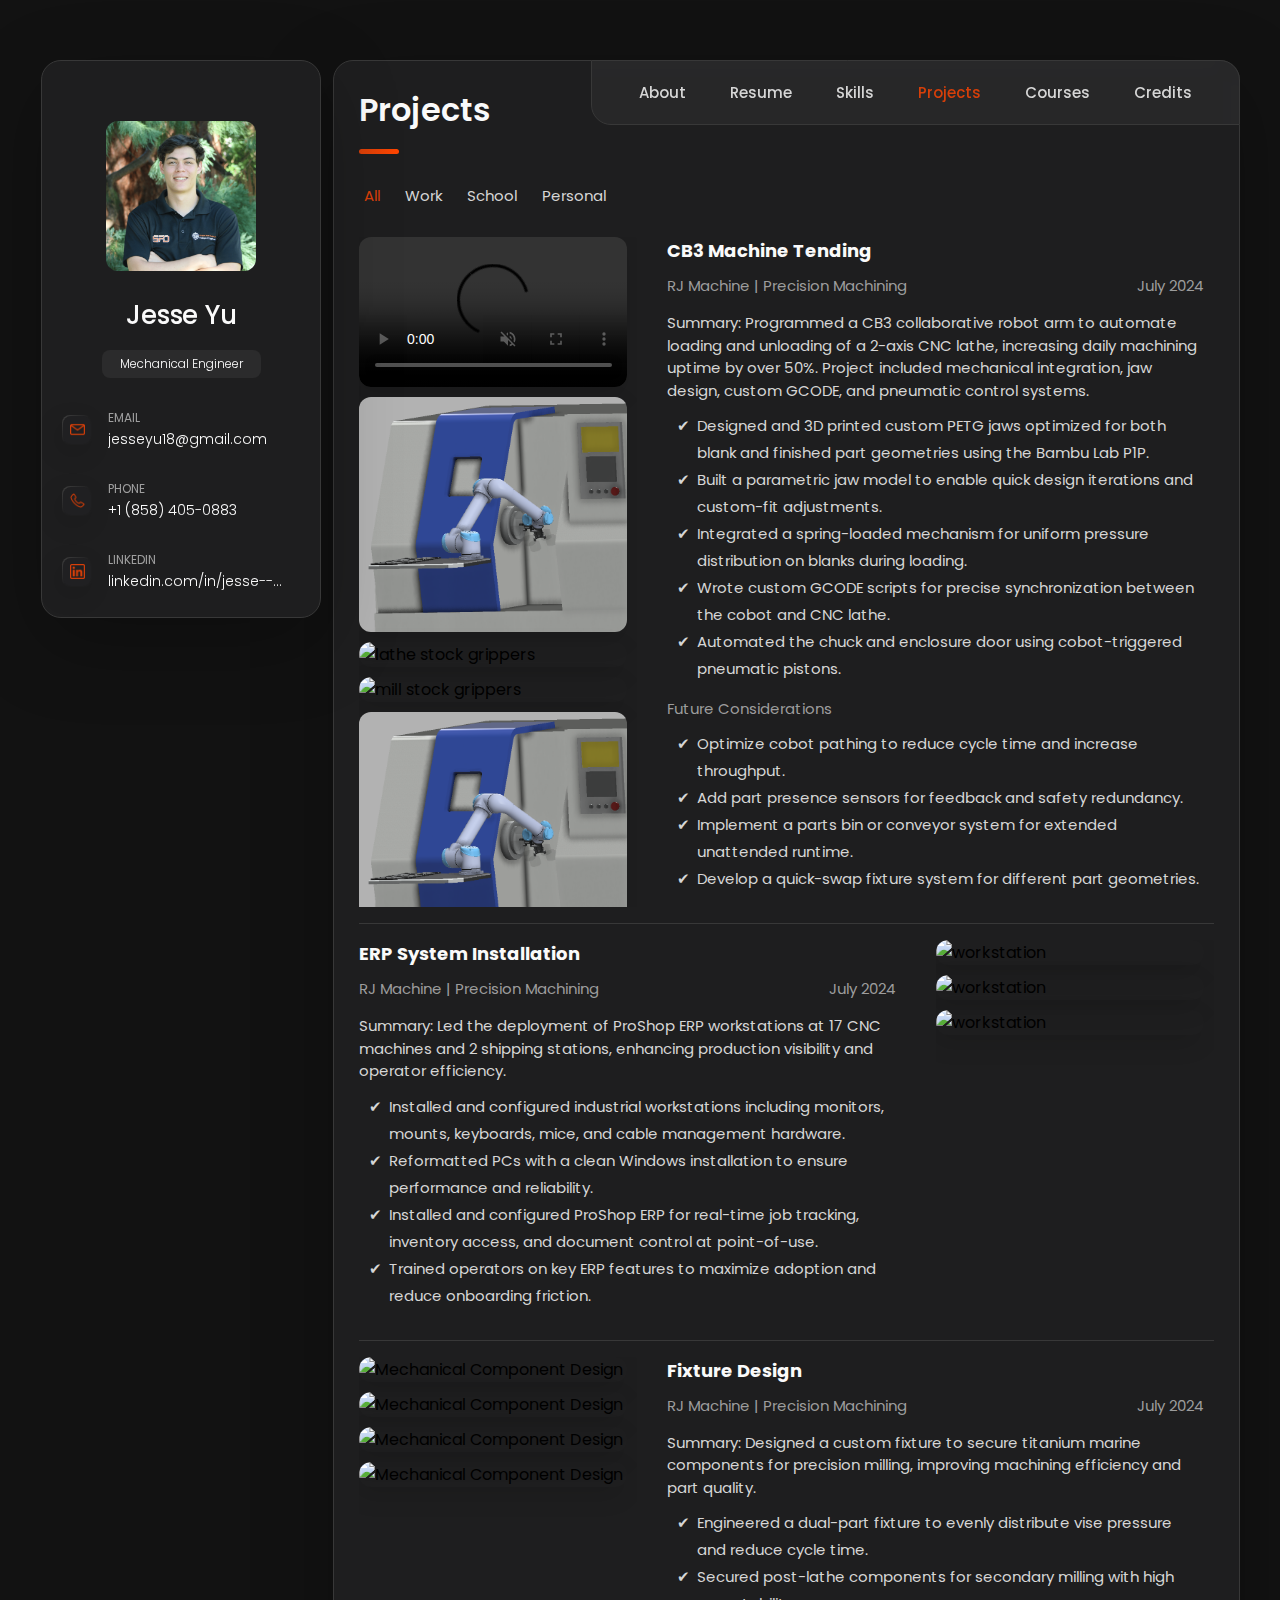
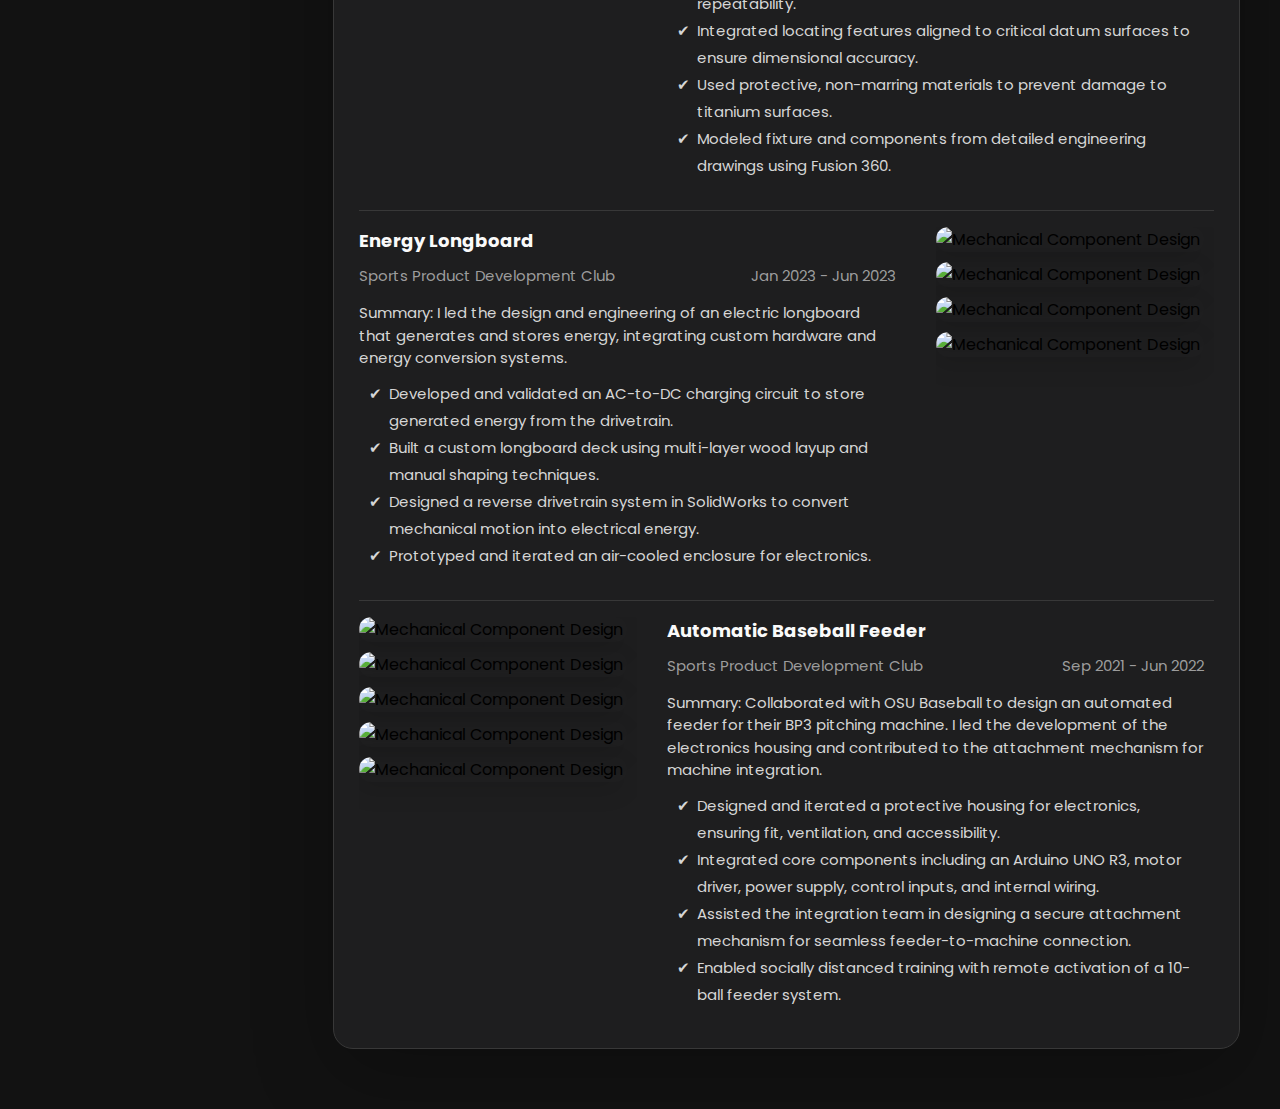
==== commit c036747e: "Add playsinline attribute to video elements for better mobile compatibility" ====
--- a/index.html
+++ b/index.html
@@ -761,7 +761,7 @@
               <li class="project-item active" data-filter-item data-category="work">
                 <div class="project-content">
                   <div class="project-images">
-                    <video controls muted data-playback-speed="1.5" preload="auto">
+                    <video controls poster muted data-playback-speed="1.5" preload="auto">
                       <source src="./assets/videos/machine-tending-1.mp4" type="video/mp4">
                       Your browser does not support the video tag.
                     </video>
--- a/assets/css/style.css
+++ b/assets/css/style.css
@@ -1133,17 +1133,18 @@
   color: var(--primary-color);
 }
 
+/* === Modal Container === */
 .modal-container {
   position: fixed;
   inset: 0;
-  background-color: rgba(0, 0, 0, 0);
   display: flex;
   justify-content: center;
   align-items: center;
+  background-color: rgba(0, 0, 0, 0);
+  opacity: 0;
   z-index: 1000;
-  opacity: 0;
+  pointer-events: none;
   transition: background-color 0.3s ease, opacity 0.3s ease;
-  pointer-events: none; /* Prevent interaction until active */
 }
 
 .modal-container.active {
@@ -1152,6 +1153,12 @@
   pointer-events: auto;
 }
 
+.modal-container.closing {
+  background-color: rgba(0, 0, 0, 0);
+  opacity: 0;
+}
+
+/* === Modal Content === */
 .modal-content {
   position: relative;
   display: flex;
@@ -1159,33 +1166,139 @@
   align-items: center;
   max-width: 90vw;
   max-height: 90vh;
-  background: transparent;
   padding: 0;
   overflow: hidden;
+  background: transparent;
+  border-radius: 8px;
   animation: fadeInScale 0.2s ease forwards;
-}
-
-.modal-content img {
+  transition: transform 0.3s ease, opacity 0.3s ease;
+}
+
+.modal-content img,
+.modal-content video {
   max-width: 100%;
   max-height: 100%;
   object-fit: contain;
+  display: block;
   border-radius: 8px;
-  display: block;
-}
-
-.modal-content.swipe-left img,
-.modal-content.swipe-right img {
-  transition: transform 0.3s ease;
-}
-
-.modal-content.swipe-left img {
-  transform: translateX(-100%);
-}
-
-.modal-content.swipe-right img {
-  transform: translateX(100%);
-}
-
+}
+
+/* === Swipe Animations === */
+.modal-content.swipe-left {
+  animation: swipeLeft 0.3s ease forwards;
+}
+
+.modal-content.swipe-right {
+  animation: swipeRight 0.3s ease forwards;
+}
+
+.modal-container.swipe-down {
+  animation: swipeDown 0.3s ease forwards;
+}
+
+/* === Keyframes === */
+@keyframes fadeInScale {
+  from {
+    opacity: 0;
+    transform: scale(0.9);
+  }
+  to {
+    opacity: 1;
+    transform: scale(1);
+  }
+}
+
+@keyframes fadeOutScale {
+  from {
+    opacity: 1;
+    transform: scale(1);
+  }
+  to {
+    opacity: 0;
+    transform: scale(0.9);
+  }
+}
+
+@keyframes swipeLeft {
+  from {
+    transform: translateX(0);
+    opacity: 1;
+  }
+  to {
+    transform: translateX(-100%);
+    opacity: 0;
+  }
+}
+
+@keyframes swipeRight {
+  from {
+    transform: translateX(0);
+    opacity: 1;
+  }
+  to {
+    transform: translateX(100%);
+    opacity: 0;
+  }
+}
+
+@keyframes swipeDown {
+  from {
+    transform: translateY(0);
+    opacity: 1;
+  }
+  to {
+    transform: translateY(100%);
+    opacity: 0;
+  }
+}
+
+/* === Modal Close Button === */
+.modal-close-btn {
+  position: absolute;
+  top: 1rem;
+  right: 1rem;
+  background-color: rgba(0, 0, 0, 0.5);
+  color: var(--white-1);
+  border: none;
+  font-size: 1.5rem;
+  padding: 0.2rem 0.6rem;
+  border-radius: 8px;
+  cursor: pointer;
+  z-index: 999;
+  box-shadow: 0 2px 10px rgba(0, 0, 0, 0.2);
+  transition: background-color 0.2s ease;
+  animation: fadeInScale 0.2s ease forwards;
+}
+
+.modal-close-btn:hover {
+  background-color: rgba(0, 0, 0, 0.75);
+}
+
+/* === Modal Dots === */
+.modal-dots {
+  position: absolute;
+  bottom: 1rem;
+  display: flex;
+  justify-content: center;
+  gap: 0.5rem;
+  width: 100%;
+  z-index: 10001;
+}
+
+.modal-dot {
+  width: 10px;
+  height: 10px;
+  border-radius: 50%;
+  background-color: rgba(255, 255, 255, 0.5);
+  cursor: pointer;
+  transition: background-color 0.2s ease;
+}
+
+.modal-dot.active {
+  background-color: var(--white-1);
+}
+
+/* === Body Scroll Lock === */
 body.modal-open {
   position: fixed;
   width: 100%;
@@ -1202,37 +1315,6 @@
   width: 100%;
 }
 
-/* Animation keyframes */
-@keyframes fadeInScale {
-  from {
-    opacity: 0;
-    transform: scale(0.9);
-  }
-  to {
-    opacity: 1;
-    transform: scale(1);
-  }
-}
-
-@keyframes fadeOutScale {
-  from {
-    opacity: 1;
-    transform: scale(1);
-  }
-  to {
-    opacity: 0;
-    transform: scale(0.9);
-  }
-}
-
-.modal-container.closing .modal-content {
-  animation: fadeOutScale 0.3s ease forwards;
-} 
-
-.modal-container.closing {
-  background-color: rgba(0, 0, 0, 0);
-  opacity: 0;
-}
 
 
 /* Resume-style bullet points */
@@ -1909,7 +1991,7 @@
     transform: translateY(-50%);
     font-size: 2.5rem;
     background-color: rgba(0, 0, 0, 0.5);
-    color: white;
+    color: var(--white-1);
     padding: 0.25rem 0.5rem;
     border-radius: 8px;
     cursor: pointer;
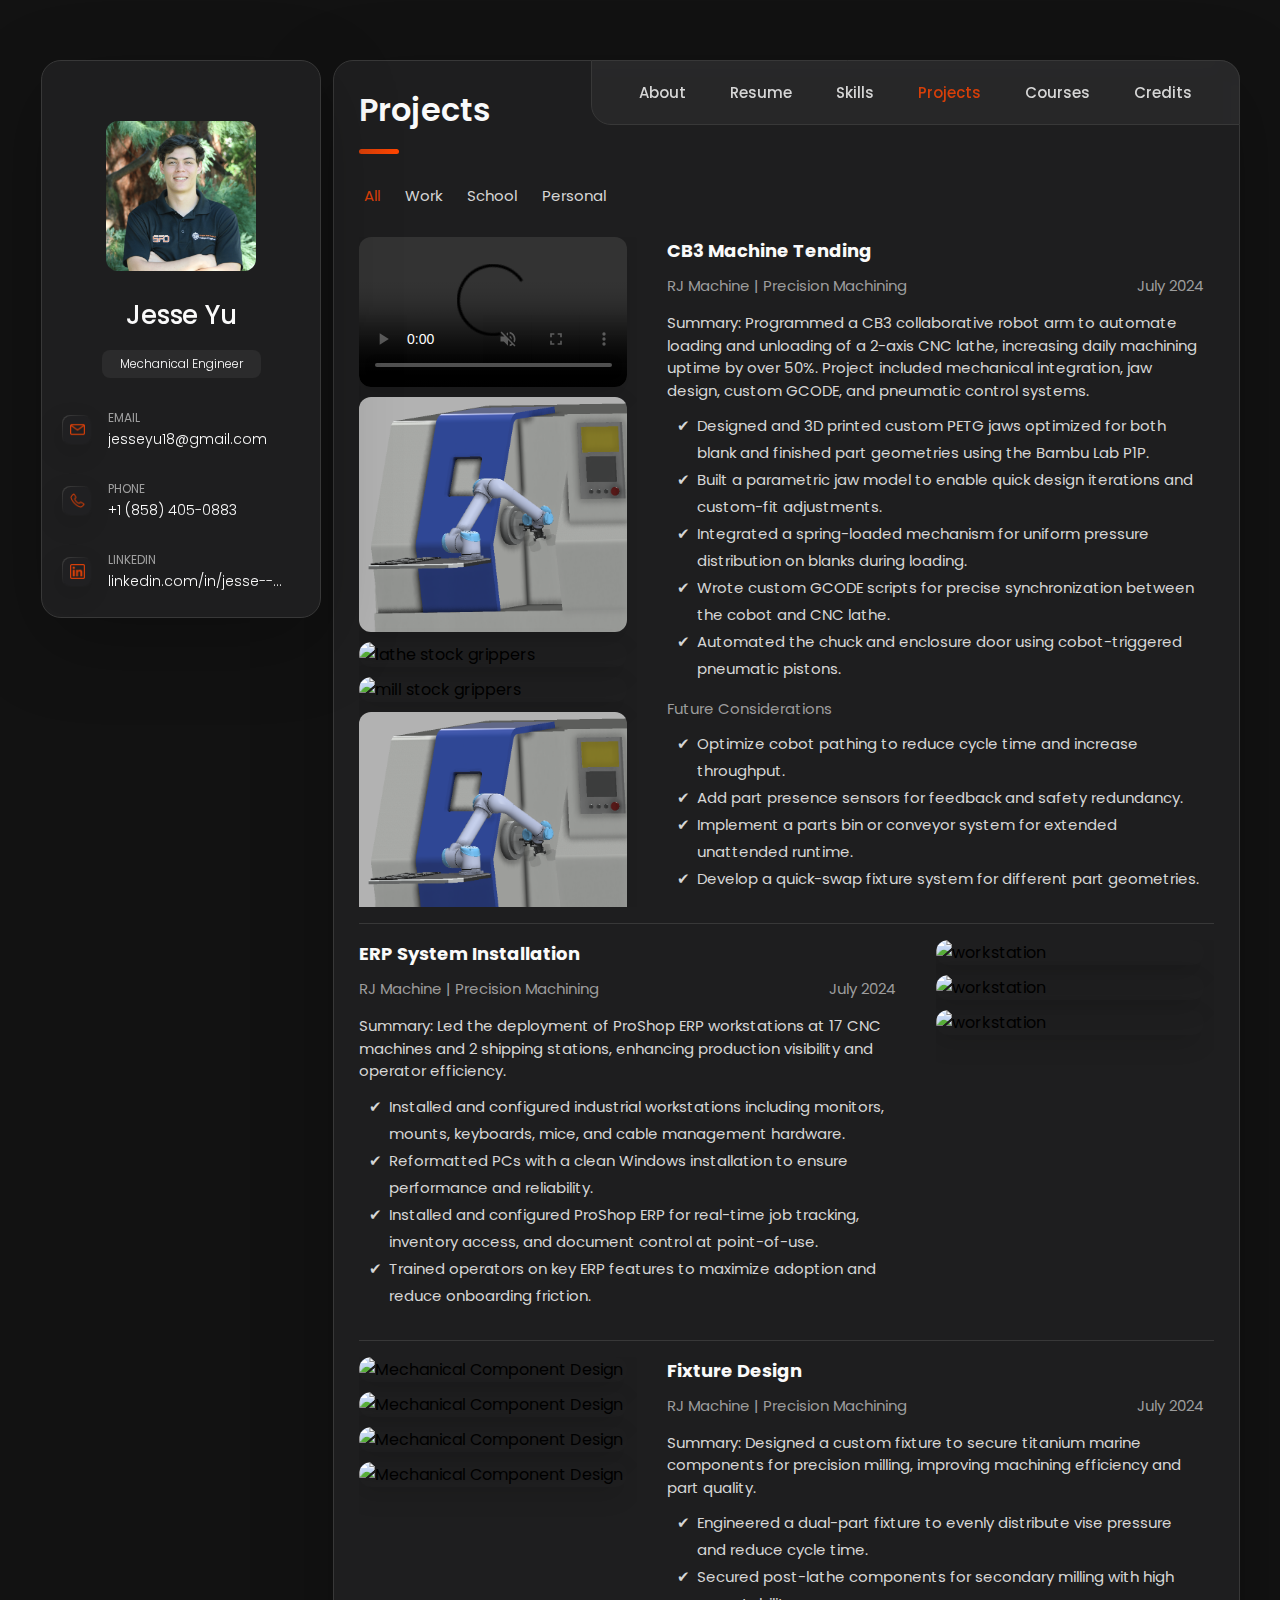
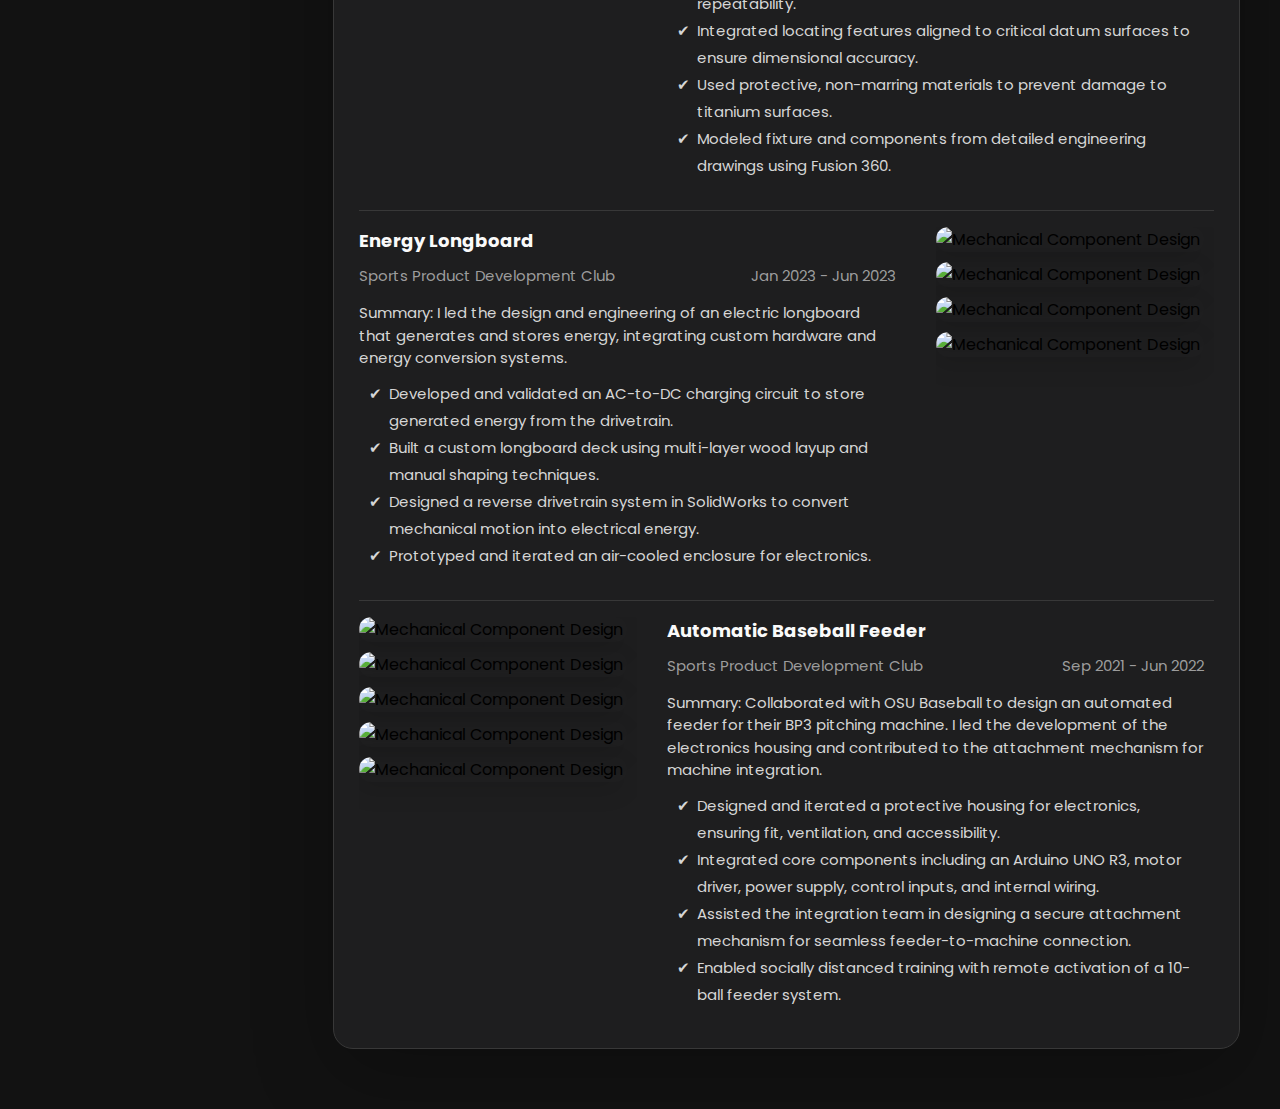
==== commit f249648e: "Remove poster attribute from video elements for consistency in modal and project display" ====
--- a/index.html
+++ b/index.html
@@ -761,7 +761,7 @@
               <li class="project-item active" data-filter-item data-category="work">
                 <div class="project-content">
                   <div class="project-images">
-                    <video controls poster muted data-playback-speed="1.5" preload="auto">
+                    <video controls playsinline muted data-playback-speed="1.5" preload="auto">
                       <source src="./assets/videos/machine-tending-1.mp4" type="video/mp4">
                       Your browser does not support the video tag.
                     </video>
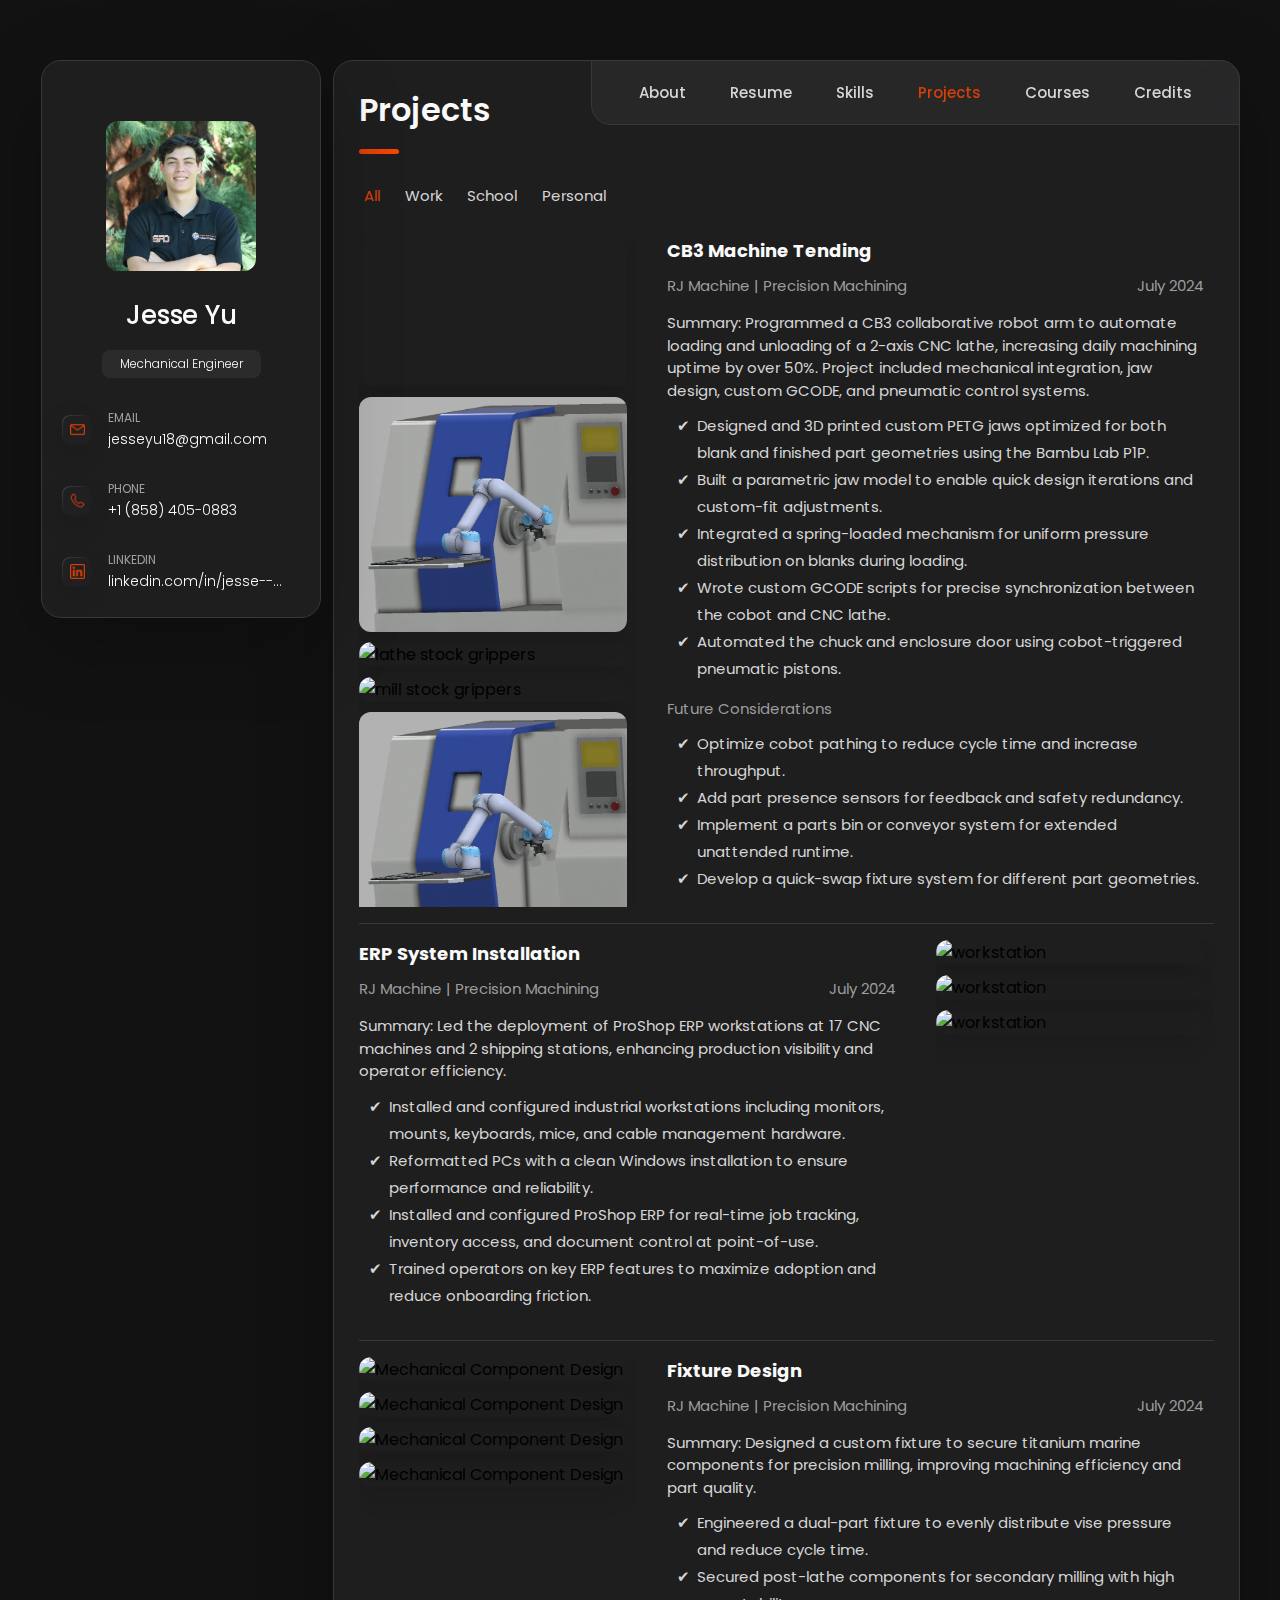
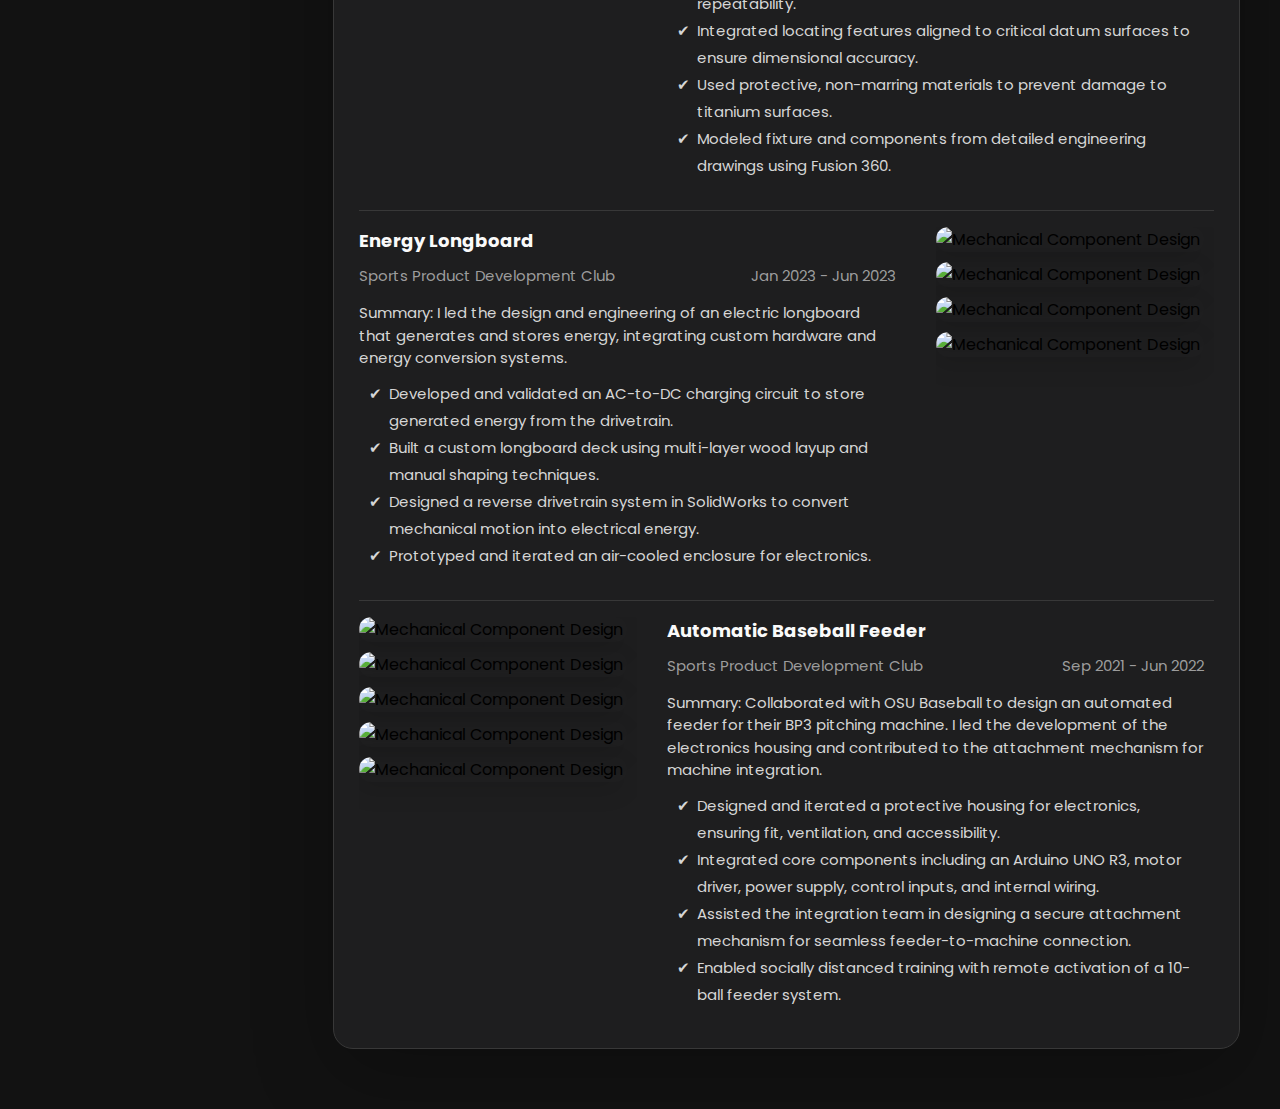
==== commit 0c1dfc1a: "Remove playsinline attribute from video elements for consistency and improved control" ====
--- a/index.html
+++ b/index.html
@@ -761,7 +761,7 @@
               <li class="project-item active" data-filter-item data-category="work">
                 <div class="project-content">
                   <div class="project-images">
-                    <video controls playsinline muted data-playback-speed="1.5" preload="auto">
+                    <video muted data-playback-speed="1.5" preload="auto">
                       <source src="./assets/videos/machine-tending-1.mp4" type="video/mp4">
                       Your browser does not support the video tag.
                     </video>
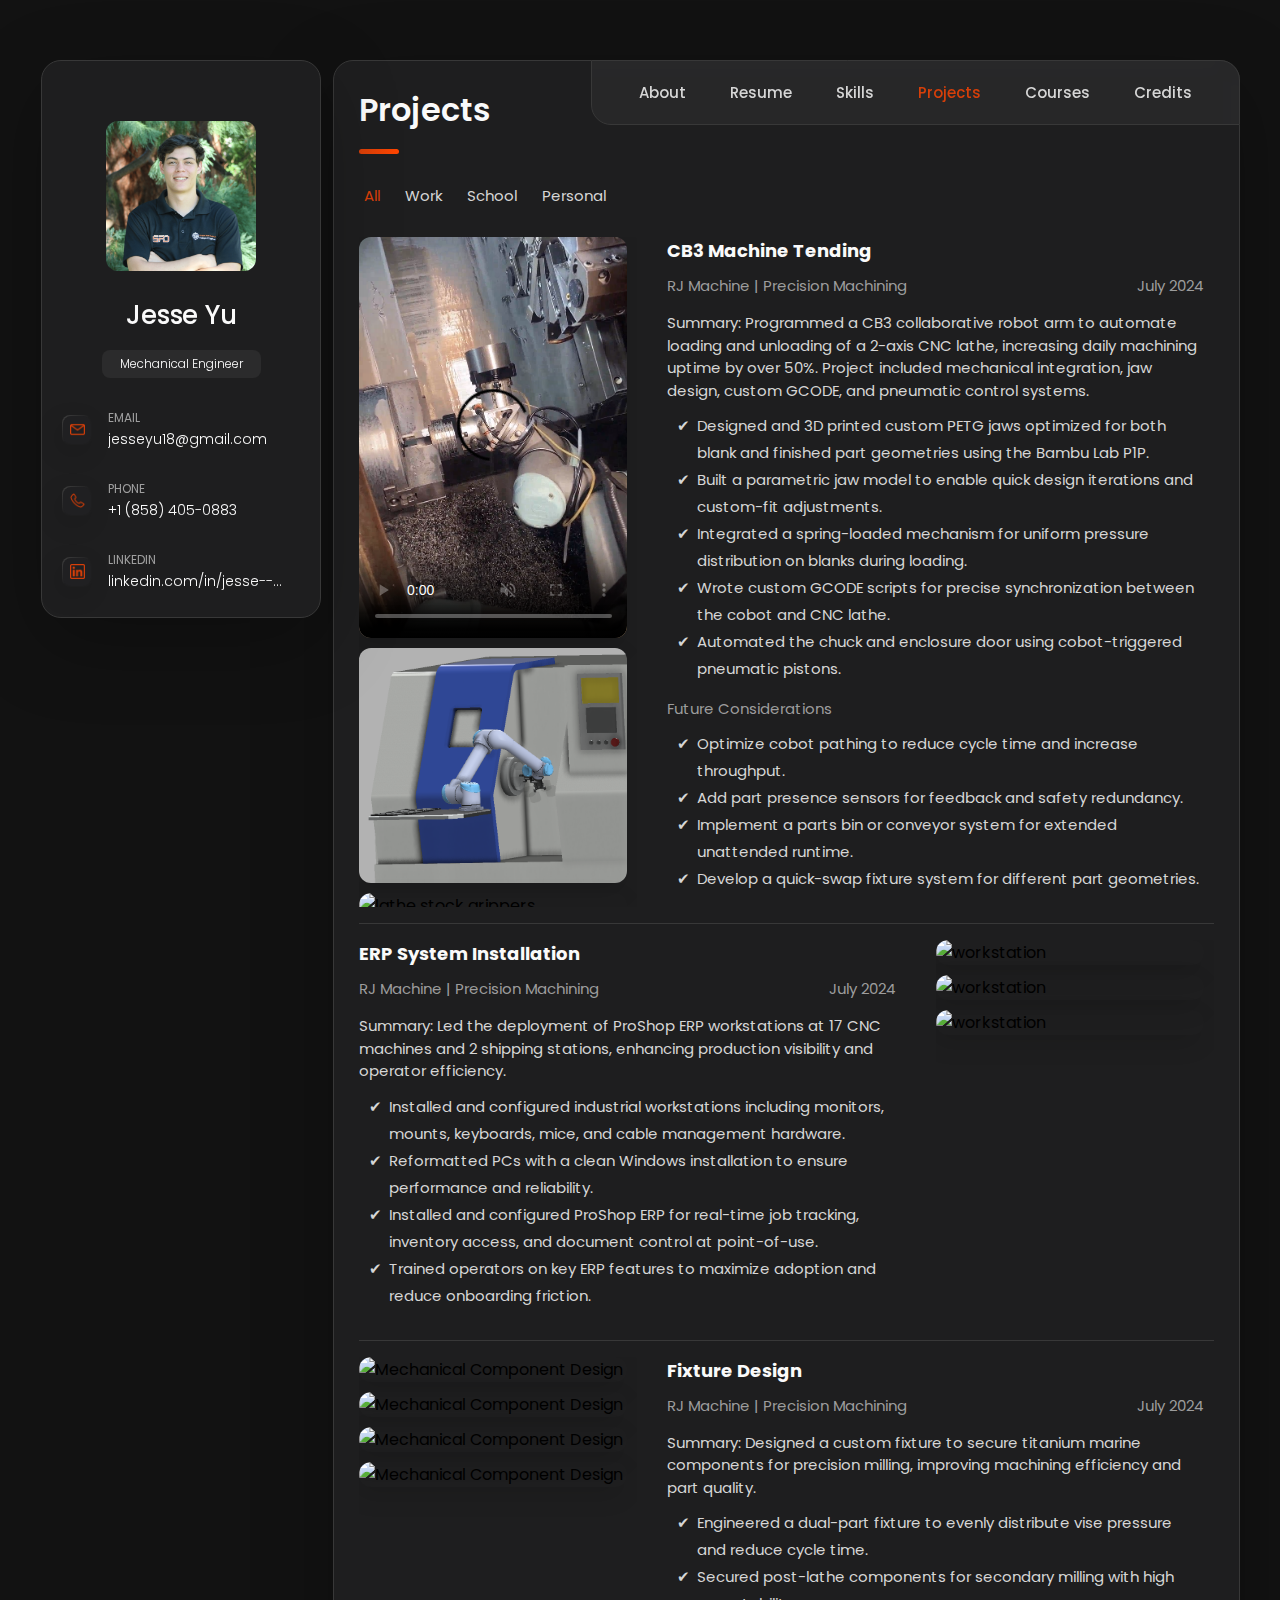
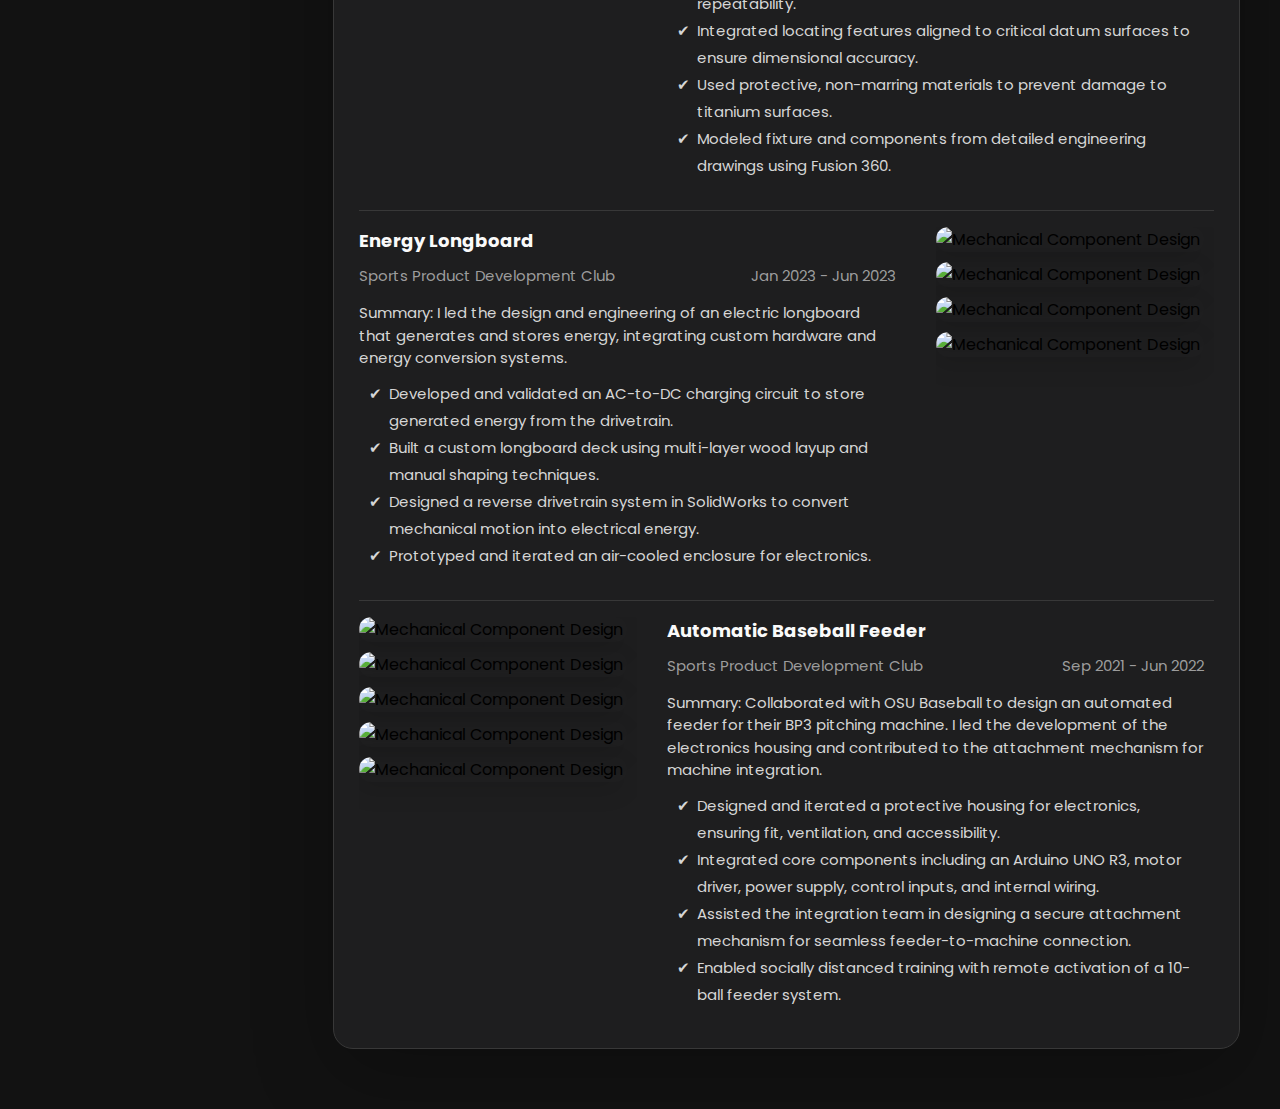
==== commit 1ec55b4f: "Add controls and poster attribute to video element for improved user experience" ====
--- a/index.html
+++ b/index.html
@@ -761,7 +761,7 @@
               <li class="project-item active" data-filter-item data-category="work">
                 <div class="project-content">
                   <div class="project-images">
-                    <video muted data-playback-speed="1.5" preload="auto">
+                    <video controls muted poster="assets/images/machine-tending-1.png" data-playback-speed="1.5" preload="auto">
                       <source src="./assets/videos/machine-tending-1.mp4" type="video/mp4">
                       Your browser does not support the video tag.
                     </video>
